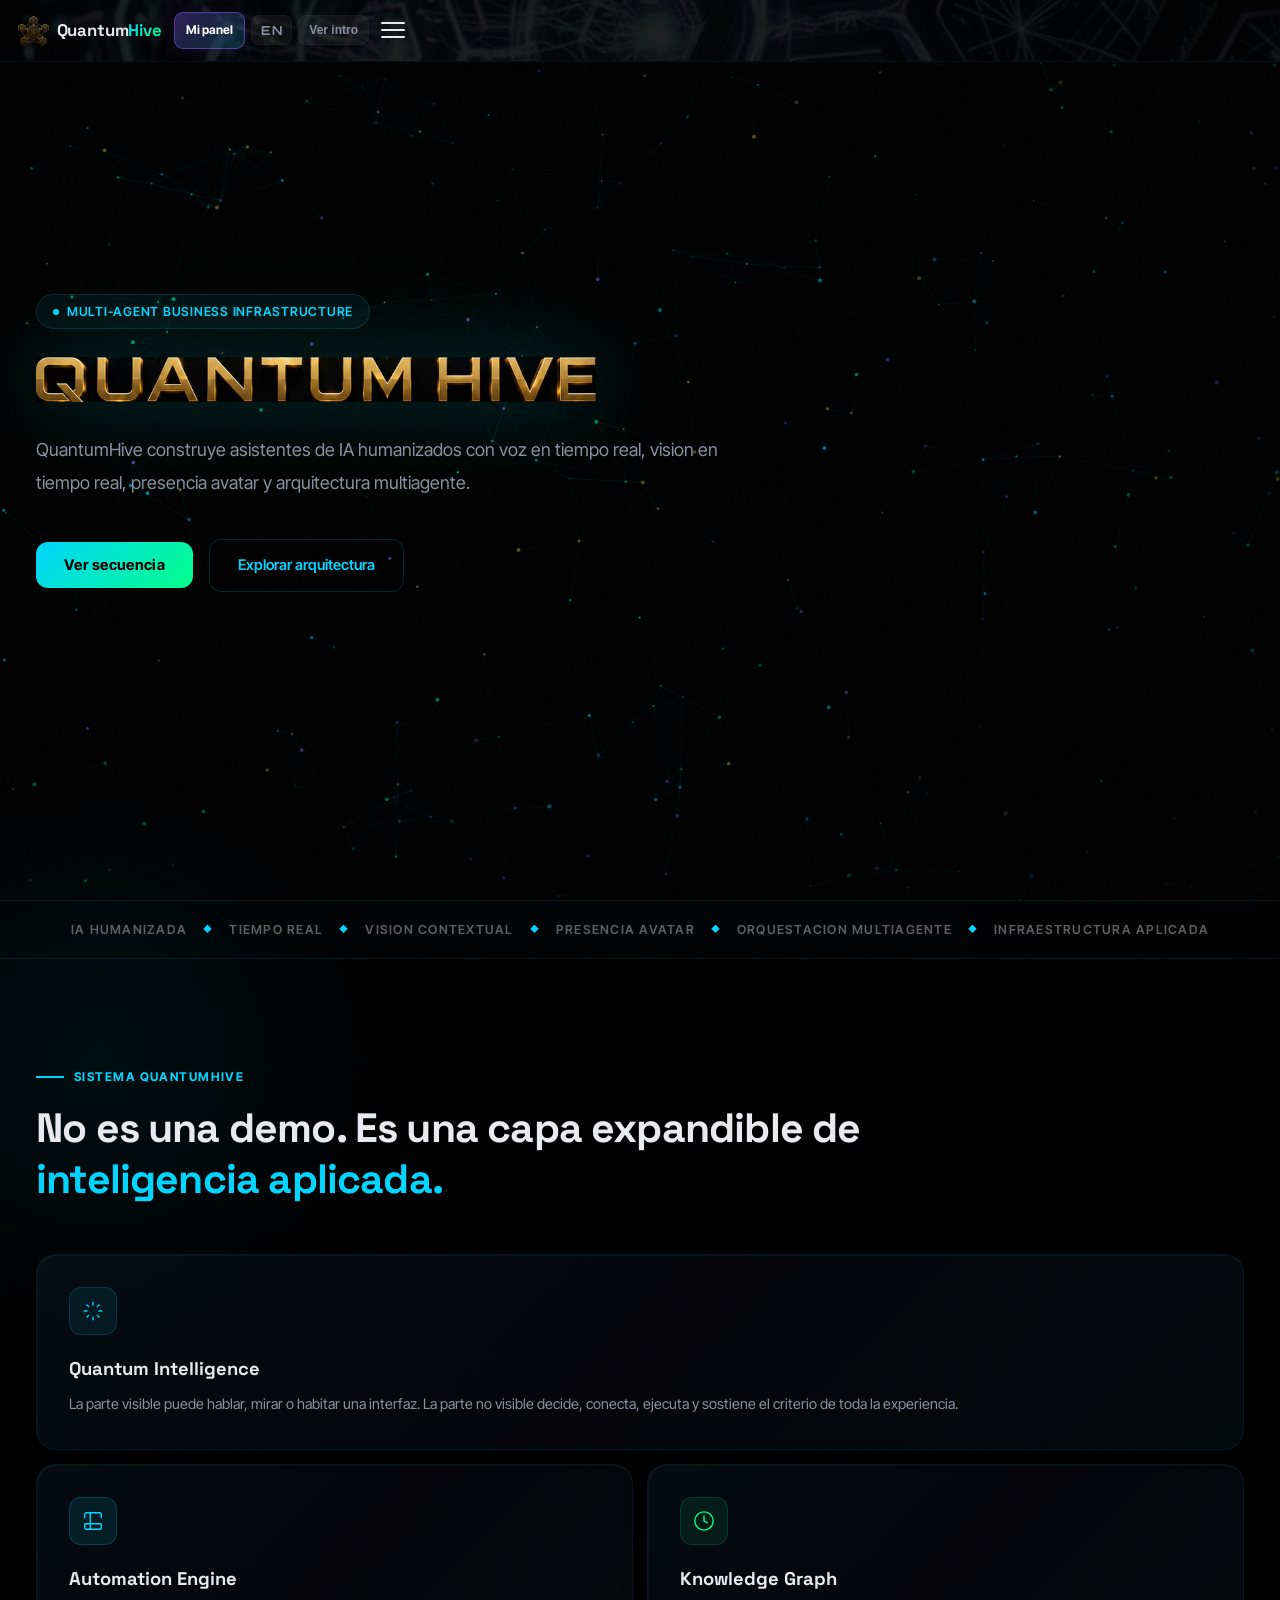
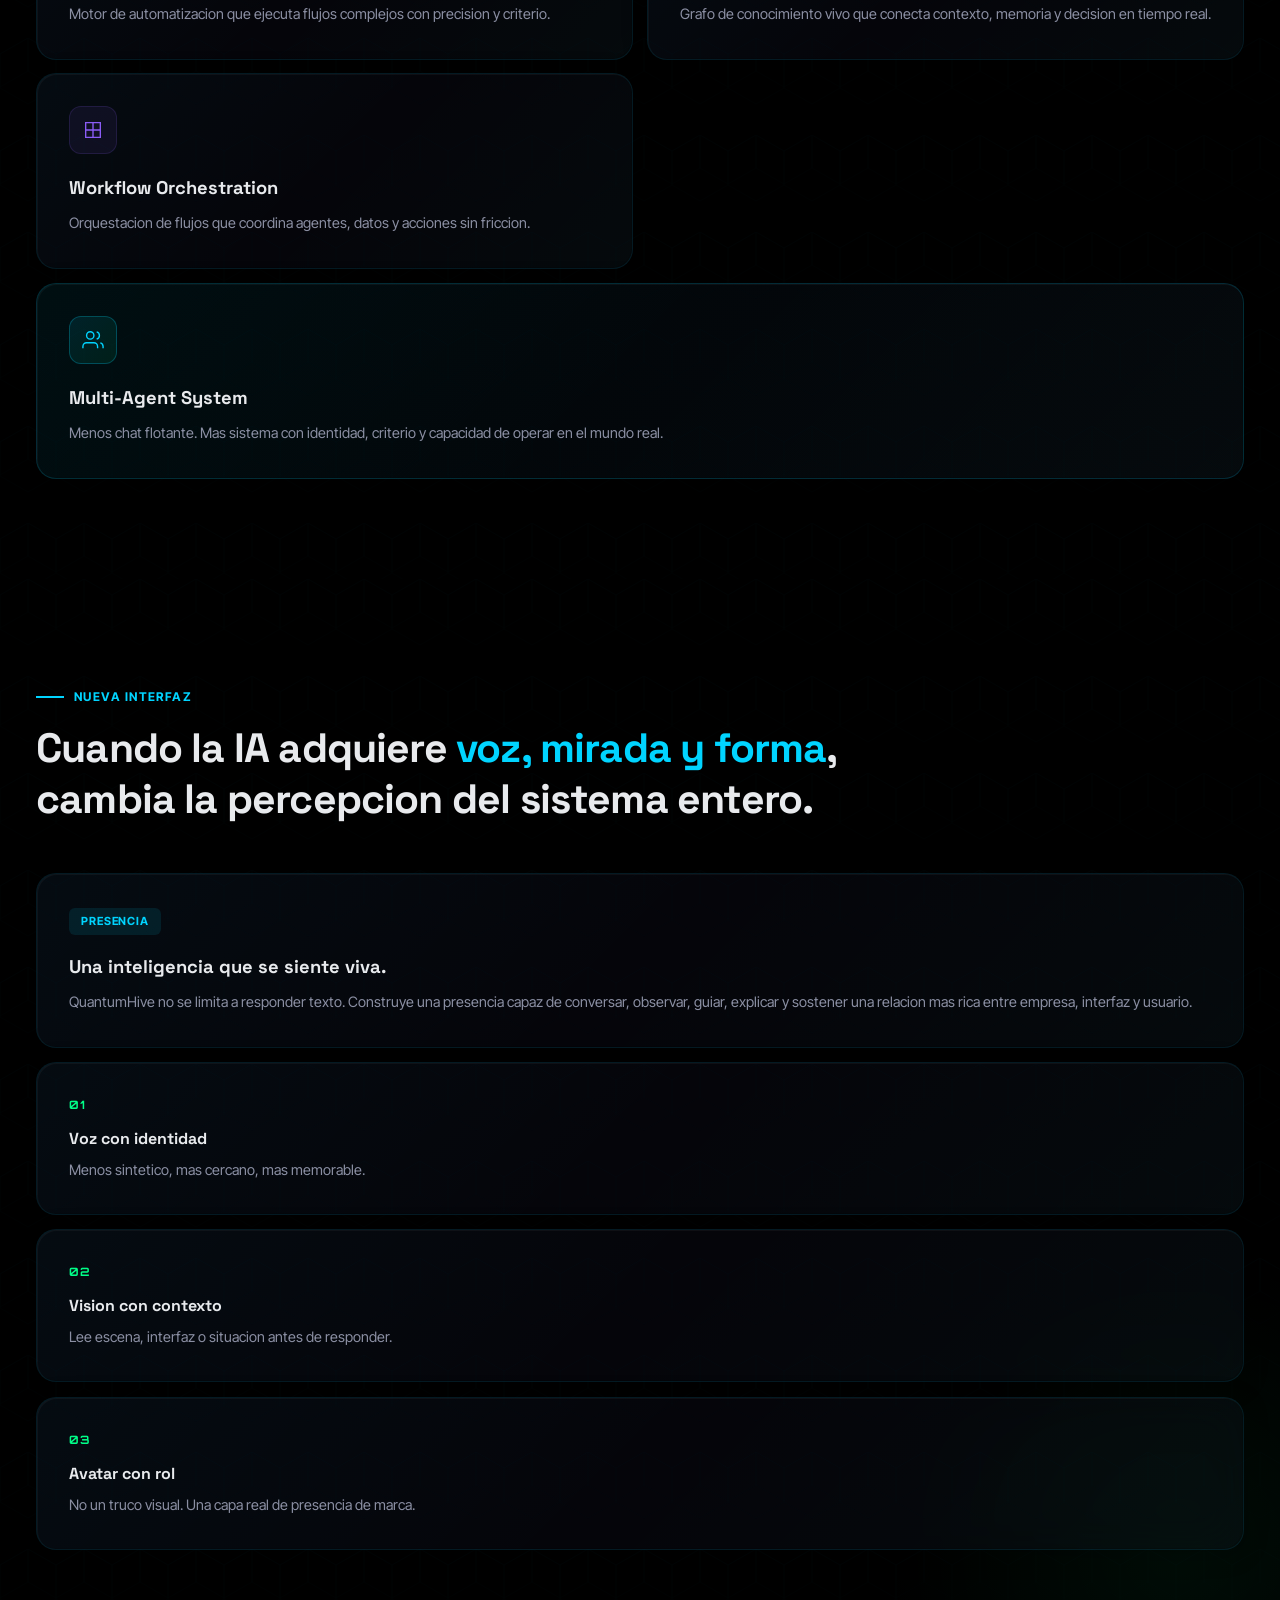
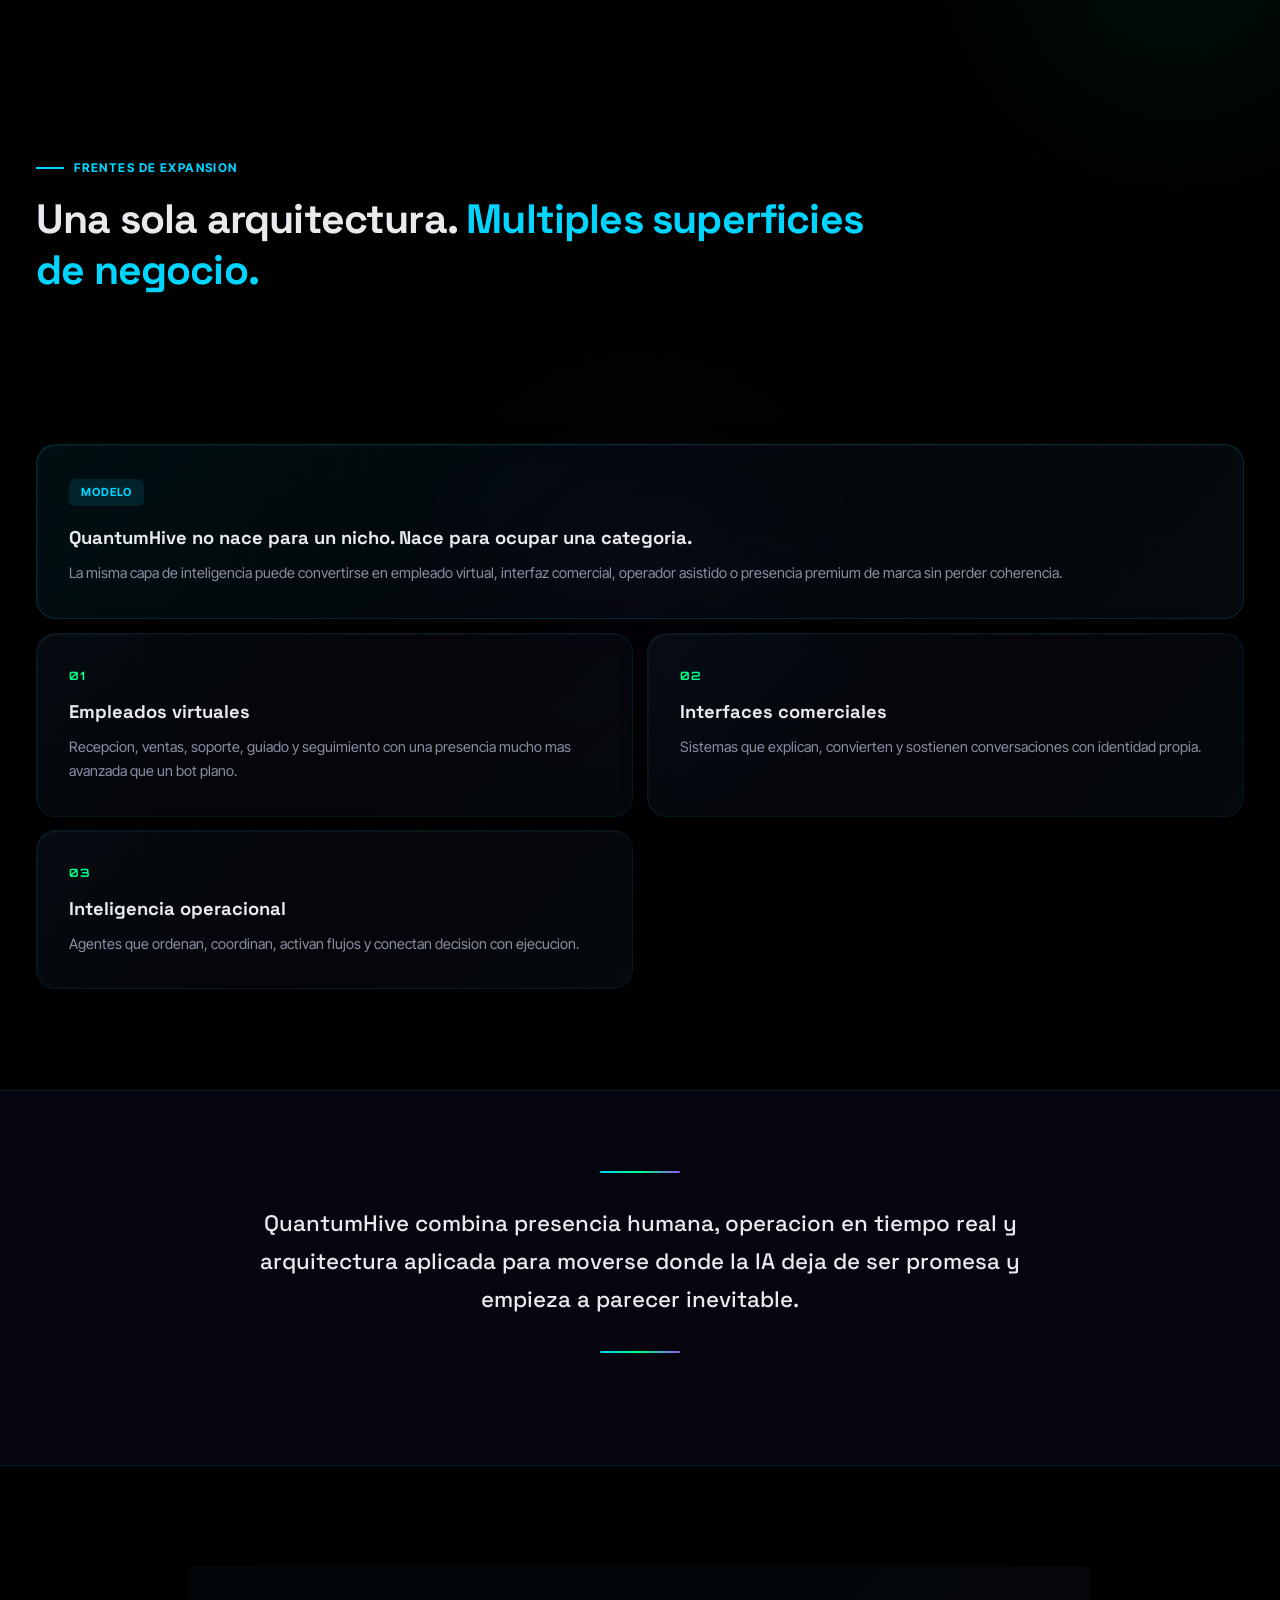
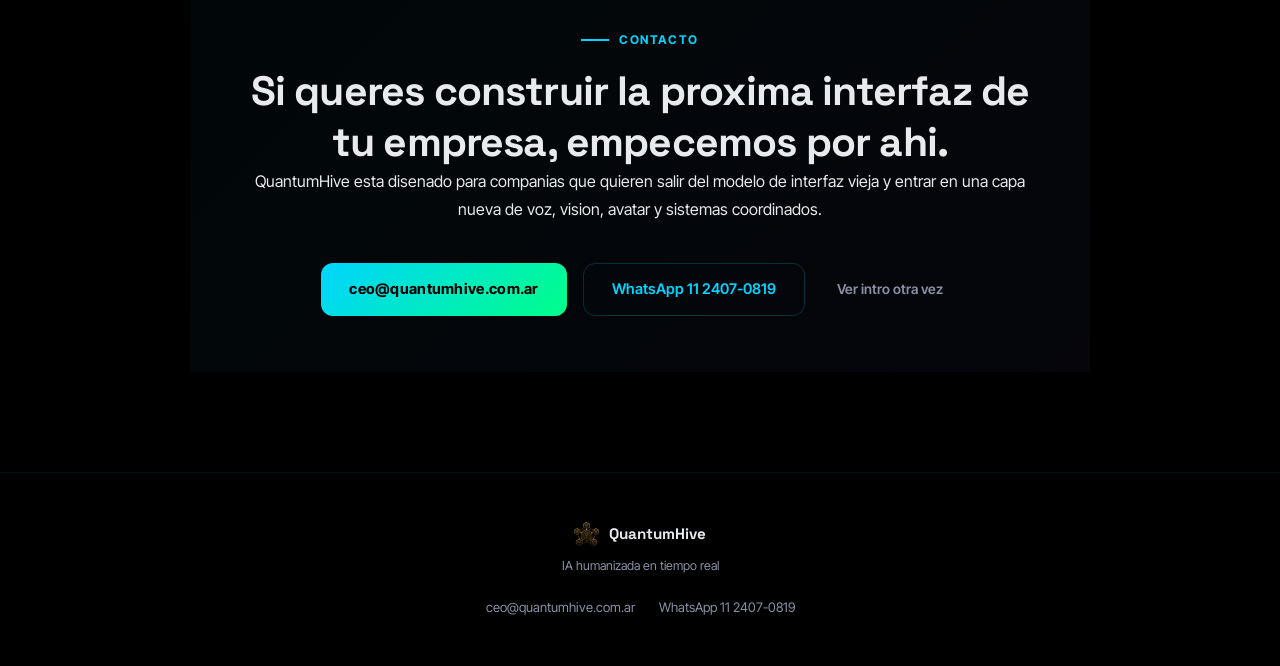
==== index.html @ 966243c0 "Agregar Inteligencia Comercial a la barra superior" ====
<!doctype html>
<html lang="es">
  <head>
    <meta charset="UTF-8" />
    <meta name="viewport" content="width=device-width, initial-scale=1.0" />
    <title>QuantumHive — Multi-Agent Business Infrastructure</title>
    <meta name="description" content="QuantumHive construye sistemas de IA humanizada con voz, vision, avatar y orquestacion multiagente." />
    <link rel="icon" type="image/png" href="./assets/quantumhive_isotipo_recortado.png" />
    <link rel="preconnect" href="https://fonts.googleapis.com" />
    <link rel="preconnect" href="https://fonts.gstatic.com" crossorigin />
    <link href="https://fonts.googleapis.com/css2?family=Inter+Tight:wght@400;500;600;700;800&family=Space+Grotesk:wght@500;700&family=Orbitron:wght@400;500;700;900&display=swap" rel="stylesheet" />
    <link rel="stylesheet" href="./styles.css?v=31" />
  </head>
  <body>
    <a class="skip-link" href="#contenido">Saltar al contenido</a>

    <canvas class="quantum-bg" id="quantumBg" aria-hidden="true"></canvas>
    <div class="noise"></div>

    <!-- HEADER -->
    <header class="topbar">
      <div class="topbar-bg" aria-hidden="true">
        <img src="./assets/barra-superior.jpeg" alt="" />
      </div>
      <a class="brand" href="#inicio" aria-label="QuantumHive">
        <img src="./assets/quantumhive_isotipo_recortado.png" alt="QuantumHive" />
        <span class="brand-text">Quantum<span class="brand-accent">Hive</span></span>
      </a>
      <nav class="topnav" id="topnav" aria-label="Principal">
        <a href="#sistema" data-i18n="nav_sistema">Sistema</a>
        <a href="#presencia" data-i18n="nav_presencia">Presencia</a>
        <a href="#frentes" data-i18n="nav_frentes">Frentes</a>
        <a href="https://websinteligentes.quantumhive.com.ar" class="nav-cta-quantum" data-i18n="nav_webs">Webs inteligentes</a>
        <a href="./empleados-virtuales/gastronomia/carta-viva/" class="nav-cta-gold" data-i18n="nav_empleados">Empleados virtuales</a>
        <a href="./trader-asistente/" class="nav-cta-quantum" data-i18n="nav_trader">Asistente Trader</a>
        <a href="./inteligencia-comercial-scrap/" class="nav-cta-quantum" data-i18n="nav_scrap">INTELIGENCIA COMERCIAL SCRAP</a>
        <a href="./fabrica/" class="nav-cta-factory" data-i18n="nav_fabrica">Fábrica de agentes</a>
        <a href="https://biblioteca-inteligente-854335368640.us-central1.run.app" class="nav-cta-quantum" data-i18n="nav_biblioteca">Biblioteca Inteligente</a>
        <a href="#contacto" data-i18n="nav_contacto">Contacto</a>
      </nav>
      <div class="topbar-right">
        <a class="panel-access" href="./panel/" data-i18n="nav_panel">Mi panel</a>
        <button class="lang-toggle" id="langToggle" aria-label="Switch language">
          <span class="lang-flag" id="langFlag">EN</span>
        </button>
        <button class="topbar-cta" data-open-video="true" data-i18n="btn_ver_intro">Ver intro</button>
        <button class="hamburger" id="hamburgerBtn" aria-label="Menu" aria-controls="topnav" aria-expanded="false">
          <span></span><span></span><span></span>
        </button>
      </div>
    </header>

    <main id="contenido">
      <!-- HERO — 3D Particle Canvas -->
      <section id="inicio" class="hero" data-hero>
        <canvas id="particleCanvas" class="hero-canvas" aria-hidden="true"></canvas>
        <div class="hero-scrim" aria-hidden="true"></div>
        <div class="hero-content">
          <div class="hero-badge">
            <span class="badge-dot"></span>
            <span data-i18n="hero_tag">Multi-Agent Business Infrastructure</span>
          </div>
          <div class="hero-lockup">
            <img src="./assets/qh-lockup-dorado.jpeg" alt="QuantumHive" class="hero-lockup-img" />
          </div>
          <p class="hero-subtitle" data-i18n="hero_lede">
            QuantumHive construye asistentes de IA humanizados con voz en tiempo real,
            vision en tiempo real, presencia avatar y arquitectura multiagente.
          </p>
          <div class="hero-actions">
            <button class="btn-primary" data-open-video="true" data-i18n="hero_btn_abrir">
              <svg viewBox="0 0 24 24" fill="currentColor" width="18" height="18"><path d="M8 5v14l11-7z"/></svg>
              <span>Ver secuencia</span>
            </button>
            <a class="btn-outline" href="#sistema" data-i18n="hero_btn_explorar">Explorar arquitectura</a>
          </div>
        </div>
      </section>

      <!-- SIGNAL BAND -->
      <section class="signal-band" aria-label="Señales">
        <span data-i18n="band_1">IA humanizada</span>
        <span class="signal-dot">◆</span>
        <span data-i18n="band_2">Tiempo real</span>
        <span class="signal-dot">◆</span>
        <span data-i18n="band_3">Vision contextual</span>
        <span class="signal-dot">◆</span>
        <span data-i18n="band_4">Presencia avatar</span>
        <span class="signal-dot">◆</span>
        <span data-i18n="band_5">Orquestacion multiagente</span>
        <span class="signal-dot">◆</span>
        <span data-i18n="band_6">Infraestructura aplicada</span>
      </section>

      <!-- SISTEMA — Bento Grid -->
      <section id="sistema" class="section bento-section">
        <div class="section-inner">
          <div class="section-header reveal-item">
            <div class="section-tag"><span class="tag-line"></span><span data-i18n="system_tag">Sistema QuantumHive</span></div>
            <h2 class="section-title" data-i18n="system_title">No es una demo. Es una capa expandible de <span class="text-accent">inteligencia aplicada.</span></h2>
          </div>
          <div class="bento-grid bento-system">
            <article class="bento-card bento-wide glass tilt-card" data-tilt data-reveal-item>
              <div class="bento-card-bg"><img src="./assets/qh-arquitectura-sistema.jpeg" alt="" /></div>
              <div class="bento-card-content">
                <div class="card-icon"><svg viewBox="0 0 24 24" fill="none" stroke="currentColor" stroke-width="1.5"><path d="M12 2v4m0 12v4M4.93 4.93l2.83 2.83m8.48 8.48l2.83 2.83M2 12h4m12 0h4M4.93 19.07l2.83-2.83m8.48-8.48l2.83-2.83"/></svg></div>
                <h3>Quantum Intelligence</h3>
                <p data-i18n="system_statement">La parte visible puede hablar, mirar o habitar una interfaz. La parte no visible decide, conecta, ejecuta y sostiene el criterio de toda la experiencia.</p>
              </div>
            </article>
            <article class="bento-card glass tilt-card" data-tilt data-reveal-item>
              <div class="bento-card-bg"><img src="./assets/microchip-bg-01.jpeg" alt="" /></div>
              <div class="bento-card-content">
                <div class="card-icon icon-cyan"><svg viewBox="0 0 24 24" fill="none" stroke="currentColor" stroke-width="1.5"><path d="M9 3H5a2 2 0 00-2 2v4m6-6h10a2 2 0 012 2v4M9 3v18m0 0h10a2 2 0 002-2v-4M9 21H5a2 2 0 01-2-2v-4m0 0h18"/></svg></div>
                <h3>Automation Engine</h3>
                <p>Motor de automatizacion que ejecuta flujos complejos con precision y criterio.</p>
              </div>
            </article>
            <article class="bento-card glass tilt-card" data-tilt data-reveal-item>
              <div class="bento-card-bg"><img src="./assets/microchip-bg-02.jpeg" alt="" /></div>
              <div class="bento-card-content">
                <div class="card-icon icon-green"><svg viewBox="0 0 24 24" fill="none" stroke="currentColor" stroke-width="1.5"><circle cx="12" cy="12" r="10"/><path d="M12 6v6l4 2"/></svg></div>
                <h3>Knowledge Graph</h3>
                <p>Grafo de conocimiento vivo que conecta contexto, memoria y decision en tiempo real.</p>
              </div>
            </article>
            <article class="bento-card glass tilt-card" data-tilt data-reveal-item>
              <div class="bento-card-bg"><img src="./assets/qh-honeycomb-ui-01.jpeg" alt="" /></div>
              <div class="bento-card-content">
                <div class="card-icon icon-purple"><svg viewBox="0 0 24 24" fill="none" stroke="currentColor" stroke-width="1.5"><path d="M4 4h16v16H4z"/><path d="M4 12h16M12 4v16"/></svg></div>
                <h3>Workflow Orchestration</h3>
                <p>Orquestacion de flujos que coordina agentes, datos y acciones sin friccion.</p>
              </div>
            </article>
            <article class="bento-card bento-wide glass tilt-card bento-highlight" data-tilt data-reveal-item>
              <div class="bento-card-bg"><img src="./assets/qh-honeycomb-organic-01.jpeg" alt="" /></div>
              <div class="bento-card-content">
                <div class="card-icon icon-accent"><svg viewBox="0 0 24 24" fill="none" stroke="currentColor" stroke-width="1.5"><path d="M17 21v-2a4 4 0 00-4-4H5a4 4 0 00-4 4v2"/><circle cx="9" cy="7" r="4"/><path d="M23 21v-2a4 4 0 00-3-3.87M16 3.13a4 4 0 010 7.75"/></svg></div>
                <h3>Multi-Agent System</h3>
                <p data-i18n="system_note">Menos chat flotante. Mas sistema con identidad, criterio y capacidad de operar en el mundo real.</p>
              </div>
            </article>
          </div>
        </div>
      </section>

      <!-- PRESENCIA — Bento Grid -->
      <section id="presencia" class="section bento-section">
        <div class="section-inner">
          <div class="section-header reveal-item">
            <div class="section-tag"><span class="tag-line"></span><span data-i18n="presence_tag">Nueva interfaz</span></div>
            <h2 class="section-title" data-i18n="presence_title">Cuando la IA adquiere <span class="text-cyan">voz, mirada y forma</span>, cambia la percepcion del sistema entero.</h2>
          </div>
          <div class="bento-grid bento-presence">
            <article class="bento-card bento-tall glass tilt-card" data-tilt data-reveal-item>
              <div class="bento-card-bg"><img src="./assets/qh-neural-viva.jpeg" alt="" /></div>
              <div class="bento-card-content">
                <span class="card-tag">Presencia</span>
                <h3 data-i18n="presence_main_title">Una inteligencia que se siente viva.</h3>
                <p data-i18n="presence_main_text">QuantumHive no se limita a responder texto. Construye una presencia capaz de conversar, observar, guiar, explicar y sostener una relacion mas rica entre empresa, interfaz y usuario.</p>
              </div>
            </article>
            <article class="bento-card glass tilt-card" data-tilt data-reveal-item>
              <div class="bento-card-bg"><img src="./assets/qh-honeycomb-futuristic-01.jpeg" alt="" /></div>
              <div class="bento-card-content">
                <span class="metric-num">01</span>
                <strong data-i18n="presence_01_title">Voz con identidad</strong>
                <p data-i18n="presence_01_text">Menos sintetico, mas cercano, mas memorable.</p>
              </div>
            </article>
            <article class="bento-card glass tilt-card" data-tilt data-reveal-item>
              <div class="bento-card-bg"><img src="./assets/qh-honeycomb-living-01.jpeg" alt="" /></div>
              <div class="bento-card-content">
                <span class="metric-num">02</span>
                <strong data-i18n="presence_02_title">Vision con contexto</strong>
                <p data-i18n="presence_02_text">Lee escena, interfaz o situacion antes de responder.</p>
              </div>
            </article>
            <article class="bento-card glass tilt-card" data-tilt data-reveal-item>
              <div class="bento-card-bg"><img src="./assets/qh-honeycomb-organic-01.jpeg" alt="" /></div>
              <div class="bento-card-content">
                <span class="metric-num">03</span>
                <strong data-i18n="presence_03_title">Avatar con rol</strong>
                <p data-i18n="presence_03_text">No un truco visual. Una capa real de presencia de marca.</p>
              </div>
            </article>
          </div>
        </div>
      </section>

      <!-- FRENTES — Bento Grid -->
      <section id="frentes" class="section bento-section">
        <div class="section-inner">
          <div class="section-header reveal-item">
            <div class="section-tag"><span class="tag-line"></span><span data-i18n="fronts_tag">Frentes de expansion</span></div>
            <h2 class="section-title" data-i18n="fronts_title">Una sola arquitectura. <span class="text-accent">Multiples superficies de negocio.</span></h2>
          </div>
          <div class="fronts-cta-wrap reveal-item">
            <a class="btn-primary btn-large" href="./empleados-virtuales/gastronomia/carta-viva/">
              <svg viewBox="0 0 24 24" fill="currentColor" width="20" height="20"><path d="M12 2C6.48 2 2 6.48 2 12s4.48 10 10 10 10-4.48 10-10S17.52 2 12 2zm-2 15l-5-5 1.41-1.41L10 14.17l7.59-7.59L19 8l-9 9z"/></svg>
              <span data-i18n="fronts_cta">Empleados virtuales</span>
            </a>
            <a class="btn-primary btn-large" href="./trader-asistente/">
              <svg viewBox="0 0 24 24" fill="none" stroke="currentColor" stroke-width="2" stroke-linecap="round" stroke-linejoin="round" width="20" height="20"><path d="M3 17l6-6 4 4 8-8"/><path d="M21 7v5h-5"/></svg>
              <span data-i18n="fronts_cta_trader">Asistente Trader</span>
            </a>
            <a class="btn-primary btn-large" href="./inteligencia-comercial-scrap/">
              <svg viewBox="0 0 24 24" fill="none" stroke="currentColor" stroke-width="2" stroke-linecap="round" stroke-linejoin="round" width="20" height="20" aria-hidden="true"><circle cx="11" cy="11" r="7"/><path d="m20 20-4-4M8 11h6M11 8v6"/></svg>
              <span data-i18n="fronts_cta_scrap">INTELIGENCIA COMERCIAL SCRAP</span>
            </a>
          </div>
          <div class="bento-grid bento-fronts">
            <article class="bento-card bento-wide glass tilt-card bento-highlight" data-tilt data-reveal-item>
              <div class="bento-card-bg"><img src="./assets/qh-arquitectura-sistema.jpeg" alt="" /></div>
              <div class="bento-card-content">
                <span class="card-tag">Modelo</span>
                <h3 data-i18n="fronts_manifesto_title">QuantumHive no nace para un nicho. Nace para ocupar una categoria.</h3>
                <p data-i18n="fronts_manifesto_text">La misma capa de inteligencia puede convertirse en empleado virtual, interfaz comercial, operador asistido o presencia premium de marca sin perder coherencia.</p>
              </div>
            </article>
            <article class="bento-card glass tilt-card" data-tilt data-reveal-item>
              <div class="bento-card-bg"><img src="./assets/qh-honeycomb-bg.jpeg" alt="" /></div>
              <div class="bento-card-content">
                <span class="metric-num">01</span>
                <h3 data-i18n="front_01_title">Empleados virtuales</h3>
                <p data-i18n="front_01_text">Recepcion, ventas, soporte, guiado y seguimiento con una presencia mucho mas avanzada que un bot plano.</p>
              </div>
            </article>
            <article class="bento-card glass tilt-card" data-tilt data-reveal-item>
              <div class="bento-card-bg"><img src="./assets/qh-dashboard-agi.jpeg" alt="" /></div>
              <div class="bento-card-content">
                <span class="metric-num">02</span>
                <h3 data-i18n="front_02_title">Interfaces comerciales</h3>
                <p data-i18n="front_02_text">Sistemas que explican, convierten y sostienen conversaciones con identidad propia.</p>
              </div>
            </article>
            <article class="bento-card glass tilt-card" data-tilt data-reveal-item>
              <div class="bento-card-bg"><img src="./assets/qh-login-cover.jpeg" alt="" /></div>
              <div class="bento-card-content">
                <span class="metric-num">03</span>
                <h3 data-i18n="front_03_title">Inteligencia operacional</h3>
                <p data-i18n="front_03_text">Agentes que ordenan, coordinan, activan flujos y conectan decision con ejecucion.</p>
              </div>
            </article>
          </div>
        </div>
      </section>

      <!-- MANIFESTO -->
      <section class="section manifesto-section">
        <div class="manifesto-content reveal-item">
          <div class="manifesto-line"></div>
          <p data-i18n="manifesto_text">QuantumHive combina presencia humana, operacion en tiempo real y arquitectura aplicada para moverse donde la IA deja de ser promesa y empieza a parecer inevitable.</p>
          <div class="manifesto-line"></div>
        </div>
      </section>

      <!-- CONTACTO -->
      <section id="contacto" class="section contact-section">
        <div class="contact-card glass tilt-card" data-tilt data-reveal-item>
          <div class="contact-content">
            <div class="section-tag"><span class="tag-line"></span><span data-i18n="contact_tag">Contacto</span></div>
            <h2 class="section-title" data-i18n="contact_title">Si queres construir la proxima interfaz de tu empresa, empecemos por ahi.</h2>
            <p data-i18n="contact_text">QuantumHive esta disenado para companias que quieren salir del modelo de interfaz vieja y entrar en una capa nueva de voz, vision, avatar y sistemas coordinados.</p>
          </div>
          <div class="contact-actions">
            <a class="btn-primary" href="mailto:ceo@quantumhive.com.ar">ceo@quantumhive.com.ar</a>
            <a class="btn-outline" href="https://wa.me/5491124070819?text=Hola%20QuantumHive!%20Quiero%20info." target="_blank" rel="noopener">WhatsApp 11 2407-0819</a>
            <button class="btn-ghost" data-open-video="true" data-i18n="contact_btn_intro">Ver intro otra vez</button>
          </div>
        </div>
      </section>

      <!-- FOOTER -->
      <footer class="site-footer">
        <div class="footer-brand">
          <img src="./assets/quantumhive_isotipo_recortado.png" alt="QuantumHive" />
          <span>QuantumHive</span>
        </div>
        <div class="footer-tagline" data-i18n="footer_tagline">IA humanizada en tiempo real</div>
        <div class="footer-links">
          <a href="mailto:ceo@quantumhive.com.ar">ceo@quantumhive.com.ar</a>
          <a href="https://wa.me/5491124070819" target="_blank" rel="noopener">WhatsApp 11 2407-0819</a>
        </div>
      </footer>
    </main>

    <!-- VIDEO MODAL -->
    <div class="video-modal" aria-hidden="true" hidden>
      <div class="video-modal-backdrop" data-close-video="true"></div>
      <div class="video-modal-panel" role="dialog" aria-modal="true" aria-labelledby="video-modal-title">
        <div class="video-modal-header">
          <div>
            <div class="section-tag" data-i18n="modal_tag">Intro QuantumHive</div>
            <h2 id="video-modal-title" data-i18n="modal_title">Secuencia de apertura</h2>
          </div>
          <button class="close-button" aria-label="Cerrar video" data-close-video="true" data-i18n="modal_close">Cerrar</button>
        </div>
        <div class="video-modal-frame">
          <video controls playsinline preload="metadata">
            <source src="./assets/intro-unida.mp4" type="video/mp4" />
          </video>
        </div>
      </div>
    </div>

  <script src="./script.js?v=32"></script>

    <!-- Widget del agente de voz. Mismo mecanismo que se instala en la
         landing de cada cliente (docs/instalar-el-agente-en-una-landing.md
         en MOTOR-DE-VOZ-): un script, nada que tocar del resto del sitio. -->
    <script
      src="https://voz.quantumhive.com.ar/widget.js?v=71d4a01"
        data-tenant="quantumhive"
        data-modo="avatar"
        data-avatar-base="https://bcexirhurfigrehfarol.supabase.co/storage/v1/object/public/avatar-cache/quantumhive/landing/sol/v1"
        defer
    ></script>
  </body>
</html>
---- styles.css ----
/* =========================================================
   QuantumHive - Premium Awwwards Stylesheet v26
   Glassmorphism Pro + Organic Hardware Canvas
   Palette: #000000, #00D4FF, #00FF88, #8B5CF6
   ========================================================= */

:root {
  --bg: #000000;
  --bg-subtle: #060610;
  --bg-card: rgba(8, 8, 18, 0.6);
  --bg-glass: rgba(12, 12, 24, 0.45);
  --border: rgba(0, 212, 255, 0.10);
  --border-glow: rgba(0, 212, 255, 0.18);
  --border-subtle: rgba(255, 255, 255, 0.04);
  --text: #E8EAED;
  --text-muted: #8B8FA3;
  --text-dim: rgba(232, 234, 237, 0.4);
  --accent: #00D4FF;
  --accent-glow: #00E5FF;
  --green: #00FF88;
  --green-glow: rgba(0, 255, 136, 0.3);
  --cyan-glow: rgba(0, 212, 255, 0.25);
  --purple: #8B5CF6;
  --purple-glow: rgba(139, 92, 246, 0.25);
  --gold: #C9A84C;
  --max-w: 1320px;
  --nav-h: 62px;
  --font: 'Inter Tight', system-ui, sans-serif;
  --font-display: 'Space Grotesk', 'Inter Tight', system-ui, sans-serif;
  --font-mono: 'Orbitron', monospace;
  --ease: cubic-bezier(0.16, 1, 0.3, 1);
  --ease-spring: cubic-bezier(0.34, 1.56, 0.64, 1);
  --glass-blur: blur(20px) saturate(1.5);
}

*, *::before, *::after { box-sizing: border-box; margin: 0; padding: 0; }

html {
  scroll-behavior: smooth;
  scroll-padding-top: calc(var(--nav-h) + 24px);
  /* body ya lo tenia, html no: sin esto el desborde se escapa igual y la
     pagina scrollea de costado en celulares. */
  overflow-x: hidden;
}

body {
  font-family: var(--font);
  background: var(--bg);
  background-image: url('./assets/fondo-landing.jpeg');
  background-size: cover;
  background-position: center;
  background-attachment: fixed;
  color: var(--text);
  line-height: 1.7;
  overflow-x: hidden;
  -webkit-font-smoothing: antialiased;
}

body::before {
  content: '';
  position: fixed; inset: 0;
  background: rgba(0, 0, 0, 0.72);
  pointer-events: none;
  z-index: -1;
}

.skip-link {
  position: absolute; left: -9999px; top: auto;
  width: 1px; height: 1px; overflow: hidden;
}

/* ── QUANTUM BG (Full-page interactive canvas) ── */
.quantum-bg {
  position: fixed; inset: 0; z-index: 0;
  width: 100%; height: 100%;
  pointer-events: none;
  background: transparent;
  contain: strict;
  transform: translate3d(0, 0, 0);
  will-change: transform;
}

/* ── NOISE ── */
.noise {
  position: fixed; inset: 0; pointer-events: none;
  opacity: 0.018; z-index: 9999;
  background-image: url("data:image/svg+xml,%3Csvg viewBox='0 0 256 256' xmlns='http://www.w3.org/2000/svg'%3E%3Cfilter id='n'%3E%3CfeTurbulence type='fractalNoise' baseFrequency='0.9' numOctaves='4' stitchTiles='stitch'/%3E%3C/filter%3E%3Crect width='100%25' height='100%25' filter='url(%23n)' opacity='1'/%3E%3C/svg%3E");
}

/* ── TOPBAR ── */
.topbar {
  position: fixed; top: 0; left: 0; right: 0;
  height: var(--nav-h); display: flex; align-items: center;
  gap: 12px; padding: 0 18px; z-index: 9000;
  border-bottom: 1px solid rgba(0, 212, 255, 0.08);
  backdrop-filter: blur(24px) saturate(1.5);
  background: rgba(0, 0, 0, 0.75);
  overflow: visible;
}

.topbar-bg {
  position: absolute; inset: 0; z-index: 0;
  overflow: hidden;
}

.topbar-bg img {
  width: 100%; height: 100%; object-fit: cover;
  opacity: 0.12; filter: saturate(0.4);
}

.topbar > *:not(.topbar-bg) { position: relative; z-index: 1; }

.brand { display: flex; align-items: center; gap: 8px; text-decoration: none; flex-shrink: 0; }
.brand img { height: 30px; width: auto; }
.brand-text {
  font-family: var(--font-display); font-weight: 700;
  font-size: 1.05rem; color: var(--text); letter-spacing: -0.01em;
}
.brand-accent {
  background: linear-gradient(135deg, var(--accent), var(--green));
  -webkit-background-clip: text; -webkit-text-fill-color: transparent;
  background-clip: text;
}

.topnav { display: flex; align-items: center; gap: 10px; margin-left: auto; margin-right: 10px; }
.topnav a {
  color: var(--text-muted); text-decoration: none;
  font-size: 0.78rem; font-weight: 500; letter-spacing: 0.01em;
  transition: color 0.2s;
}
.topnav a:hover { color: var(--text); }

.nav-cta-gold {
  background: linear-gradient(135deg, var(--gold) 0%, #D4B65C 100%);
  color: #000 !important; padding: 7px 11px; border-radius: 8px;
  font-weight: 700 !important; font-size: 0.74rem !important;
  letter-spacing: 0.04em; position: relative; overflow: hidden;
}
.nav-cta-gold::after {
  content: ''; position: absolute; inset: 0;
  background: linear-gradient(135deg, transparent, rgba(255,255,255,0.15), transparent);
  opacity: 0; transition: opacity 0.3s;
}
.nav-cta-gold:hover::after { opacity: 1; }

@keyframes pulse-gold {
  0%, 100% { box-shadow: 0 0 0 0 rgba(201,168,76,0.35); }
  50% { box-shadow: 0 0 16px 4px rgba(201,168,76,0.2); }
}
.nav-cta-gold { animation: pulse-gold 3s ease-in-out infinite; }

.nav-cta-quantum {
  background: linear-gradient(135deg, var(--accent), var(--green));
  color: #000 !important; padding: 7px 11px; border-radius: 8px;
  font-weight: 700 !important; font-size: 0.74rem !important;
  letter-spacing: 0.04em; transition: transform 0.25s var(--ease), box-shadow 0.25s;
}
.nav-cta-quantum:hover {
  transform: translateY(-1px);
  box-shadow: 0 4px 20px rgba(0,212,255,0.35);
}

.topbar-right { display: flex; align-items: center; gap: 6px; flex-shrink: 0; }

.panel-access {
  display: inline-flex; align-items: center; justify-content: center;
  min-height: 34px; padding: 7px 11px; border: 1px solid rgba(139,92,246,0.5);
  border-radius: 9px; color: #fff; background: linear-gradient(135deg, rgba(139,92,246,0.34), rgba(0,212,255,0.16));
  box-shadow: 0 0 22px rgba(139,92,246,0.14); font-size: 0.75rem; font-weight: 700;
  text-decoration: none; white-space: nowrap; transition: transform 0.25s, border-color 0.25s, box-shadow 0.25s;
}
.panel-access:hover { transform: translateY(-1px); border-color: rgba(0,212,255,0.7); box-shadow: 0 6px 24px rgba(0,212,255,0.2); }

.nav-cta-factory {
  display: inline-flex; align-items: center; justify-content: center;
  padding: 7px 11px; border: 1px solid rgba(227,180,94,0.72); border-radius: 8px;
  color: #171006 !important; background: linear-gradient(135deg, #ffdf96, #b27626 72%);
  box-shadow: inset 0 1px rgba(255,255,255,0.5), 0 8px 24px rgba(197,139,48,0.2);
  font-size: 0.74rem !important; font-weight: 800 !important; white-space: nowrap; text-decoration: none;
  transition: transform 0.25s, box-shadow 0.25s, filter 0.25s;
}
.nav-cta-factory:hover {
  transform: translateY(-1px); filter: brightness(1.06);
  box-shadow: inset 0 1px rgba(255,255,255,0.55), 0 10px 30px rgba(227,180,94,0.3);
}

.lang-toggle {
  display: inline-flex; align-items: center; justify-content: center;
  background: rgba(255,255,255,0.05); border: 1px solid var(--border-subtle);
  color: var(--text-muted); font-size: 0.78rem; font-weight: 700;
  font-family: var(--font-mono); letter-spacing: 0.06em;
  padding: 6px 9px; border-radius: 8px; cursor: pointer;
  transition: all 0.25s; user-select: none;
}
.lang-toggle:hover {
  background: rgba(0,212,255,0.08); color: var(--accent);
  border-color: rgba(0,212,255,0.25);
}

.topbar-cta {
  background: rgba(255,255,255,0.05); border: 1px solid var(--border-subtle);
  color: var(--text-muted); font-size: 0.75rem; font-weight: 600;
  padding: 7px 10px; border-radius: 8px; cursor: pointer; transition: all 0.25s;
}
.topbar-cta:hover { background: rgba(255,255,255,0.1); color: var(--text); }

/* ── HERO ── */
.hero {
  position: relative; min-height: 100svh;
  display: flex; align-items: center;
  padding: calc(var(--nav-h) + 24px) 36px 60px;
  overflow: hidden; background: var(--bg);
  z-index: 1;
}

.hero-canvas {
  position: absolute; inset: 0; z-index: 1;
  width: 100%; height: 100%;
}

.hero-scrim {
  position: absolute; inset: 0; z-index: 2;
  background: radial-gradient(ellipse at 30% 50%, transparent 0%, rgba(0,0,0,0.4) 50%, rgba(0,0,0,0.85) 100%);
}

.hero-content {
  position: relative; z-index: 10;
  width: 100%; max-width: var(--max-w); margin: 0 auto;
}

.hero-badge {
  display: inline-flex; align-items: center; gap: 8px;
  padding: 6px 16px; border-radius: 999px;
  background: rgba(0, 212, 255, 0.06);
  border: 1px solid rgba(0, 212, 255, 0.15);
  font-size: 0.78rem; font-weight: 600;
  letter-spacing: 0.06em; text-transform: uppercase;
  color: var(--accent); margin-bottom: 28px;
}

.badge-dot {
  width: 6px; height: 6px; border-radius: 50%;
  background: var(--accent);
  animation: badge-pulse 2.4s ease-in-out infinite;
}

@keyframes badge-pulse {
  0%, 100% { opacity: 1; box-shadow: 0 0 0 0 var(--cyan-glow); }
  50% { opacity: 0.6; box-shadow: 0 0 8px 3px var(--cyan-glow); }
}

.hero-lockup { margin-bottom: 32px; }

.hero-lockup-img {
  max-width: 560px; width: 100%; height: auto; display: block;
  filter: drop-shadow(0 0 40px rgba(0,212,255,0.2)) drop-shadow(0 0 80px rgba(0,255,136,0.1));
}

.hero-subtitle {
  max-width: 720px; font-size: clamp(1.05rem, 1.4vw, 1.25rem);
  color: var(--text-muted); margin-bottom: 40px; line-height: 1.8;
}

.hero-actions { display: flex; align-items: center; gap: 16px; margin-bottom: 40px; flex-wrap: wrap; }

/* ── NEON GLOW CTA BUTTONS ── */
.btn-primary {
  display: inline-flex; align-items: center; gap: 10px;
  background: linear-gradient(135deg, var(--accent), var(--green));
  color: #000; font-family: var(--font); font-size: 0.92rem;
  font-weight: 700; letter-spacing: 0.02em;
  padding: 14px 28px; border-radius: 12px; border: none;
  cursor: pointer; text-decoration: none; position: relative; overflow: hidden;
  transition: transform 0.35s var(--ease-spring), box-shadow 0.35s var(--ease);
  box-shadow: 0 0 0 0 rgba(0,212,255,0), 0 0 0 0 rgba(0,255,136,0);
}

.btn-primary::before {
  content: ''; position: absolute; inset: -2px;
  background: linear-gradient(135deg, var(--accent), var(--green), var(--accent));
  border-radius: 14px; z-index: -1; opacity: 0;
  transition: opacity 0.35s var(--ease);
  filter: blur(12px);
}

.btn-primary::after {
  content: ''; position: absolute; inset: 0;
  background: linear-gradient(135deg, transparent, rgba(255,255,255,0.25), transparent);
  opacity: 0; transition: opacity 0.3s;
}

.btn-primary:hover::after { opacity: 1; }
.btn-primary:hover::before { opacity: 0.6; }

.btn-primary:hover {
  transform: translateY(-3px) scale(1.03);
  box-shadow:
    0 0 20px rgba(0,212,255,0.4),
    0 0 40px rgba(0,212,255,0.2),
    0 0 60px rgba(0,255,136,0.15),
    0 8px 32px rgba(0,0,0,0.3);
}

.btn-primary:active {
  transform: translateY(-1px) scale(1.01);
  transition-duration: 0.1s;
}

.btn-primary.btn-large { padding: 16px 32px; font-size: 1rem; }

.btn-outline {
  display: inline-flex; align-items: center; gap: 8px;
  background: transparent;
  border: 1px solid rgba(0, 212, 255, 0.2);
  color: var(--accent); font-family: var(--font); font-size: 0.92rem;
  font-weight: 600; padding: 13px 28px; border-radius: 12px;
  cursor: pointer; text-decoration: none;
  transition: transform 0.35s var(--ease-spring), box-shadow 0.35s var(--ease), background 0.3s, border-color 0.3s;
  box-shadow: 0 0 0 0 rgba(0,212,255,0);
}

.btn-outline:hover {
  background: rgba(0, 212, 255, 0.08);
  border-color: rgba(0, 212, 255, 0.4);
  transform: translateY(-2px) scale(1.02);
  box-shadow:
    0 0 16px rgba(0,212,255,0.25),
    0 0 32px rgba(0,212,255,0.12),
    0 4px 20px rgba(0,0,0,0.2);
}

.btn-outline:active {
  transform: translateY(0) scale(1);
  transition-duration: 0.1s;
}

.btn-ghost {
  background: transparent; border: none; color: var(--text-muted);
  font-family: var(--font); font-size: 0.86rem; font-weight: 600;
  padding: 13px 16px; border-radius: 12px; cursor: pointer;
  transition: color 0.2s, text-shadow 0.3s;
}
.btn-ghost:hover {
  color: var(--accent);
  text-shadow: 0 0 12px rgba(0,212,255,0.3);
}

/* ── SIGNAL BAND ── */
.signal-band {
  display: flex; align-items: center; justify-content: center;
  gap: 16px; padding: 18px 24px;
  border-top: 1px solid var(--border);
  border-bottom: 1px solid var(--border);
  font-size: 0.78rem; font-weight: 600;
  letter-spacing: 0.1em; text-transform: uppercase;
  color: var(--text-dim);
  background: linear-gradient(90deg, var(--bg), rgba(0,212,255,0.02), var(--bg));
  overflow-x: auto; white-space: nowrap;
  position: relative; z-index: 1;
}
.signal-dot { color: var(--accent); font-size: 0.55rem; flex-shrink: 0; }

/* ── SECTIONS ── */
.section { position: relative; padding: 100px 36px; z-index: 1; }
.section-inner { max-width: var(--max-w); margin: 0 auto; }

.section-header { margin-bottom: 48px; }

.section-tag {
  display: inline-flex; align-items: center; gap: 10px;
  font-size: 0.75rem; font-weight: 700;
  letter-spacing: 0.12em; text-transform: uppercase;
  color: var(--accent); margin-bottom: 16px;
}
.tag-line { display: inline-block; width: 28px; height: 2px; background: var(--accent); }

.section-title {
  font-family: var(--font-display);
  font-size: clamp(1.7rem, 3.2vw, 2.8rem);
  font-weight: 700; line-height: 1.25;
  max-width: 860px; letter-spacing: -0.02em;
}

.text-accent { color: var(--accent); }
.text-cyan { color: var(--accent); }
.text-green { color: var(--green); }

/* ── BENTO GRID ── */
.bento-grid {
  display: grid; gap: 14px;
}

.bento-system {
  grid-template-columns: repeat(3, 1fr);
  grid-template-rows: auto auto;
}

.bento-presence {
  grid-template-columns: 1fr 1fr;
  grid-template-rows: auto auto;
}

.bento-fronts {
  grid-template-columns: repeat(3, 1fr);
  grid-template-rows: auto auto;
}

.bento-wide { grid-column: span 2; }
.bento-tall { grid-row: span 2; }

/* ── GLASS CARD v17 (Glassmorphism Pro) ── */
.bento-card {
  position: relative; overflow: hidden;
  border-radius: 20px; padding: 32px;
  background: var(--bg-glass);
  border: 1px solid var(--border);
  backdrop-filter: var(--glass-blur);
  -webkit-backdrop-filter: var(--glass-blur);
  transition: transform 0.5s var(--ease), border-color 0.5s, box-shadow 0.5s var(--ease);
  transform-style: preserve-3d;
  will-change: transform;

  /* Inner light edge — top-left catch-light */
  box-shadow:
    inset 1px 1px 0 0 rgba(255,255,255,0.04),
    inset -1px -1px 0 0 rgba(0,0,0,0.2),
    0 4px 24px rgba(0,0,0,0.3);
}

.bento-card::before {
  content: ''; position: absolute; inset: 0;
  background: linear-gradient(135deg, rgba(0,212,255,0.03) 0%, transparent 50%, rgba(0,255,136,0.02) 100%);
  pointer-events: none; z-index: 0;
  transition: background 0.5s;
}

/* Dynamic glow overlay — follows cursor via CSS vars */
.bento-card::after {
  content: ''; position: absolute; inset: 0;
  background: radial-gradient(
    400px circle at var(--glow-x, 50%) var(--glow-y, 50%),
    rgba(0, 212, 255, 0.08) 0%,
    transparent 60%
  );
  pointer-events: none; z-index: 1;
  opacity: 0; transition: opacity 0.4s var(--ease);
}

.bento-card:hover::after,
.bento-card.is-touching::after { opacity: 1; }

.bento-card:hover::before,
.bento-card.is-touching::before {
  background: linear-gradient(135deg, rgba(0,212,255,0.06) 0%, transparent 50%, rgba(0,255,136,0.04) 100%);
}

.bento-card:hover,
.bento-card.is-touching {
  border-color: rgba(0, 212, 255, 0.25);
  box-shadow:
    inset 1px 1px 0 0 rgba(255,255,255,0.06),
    inset -1px -1px 0 0 rgba(0,0,0,0.2),
    0 0 40px rgba(0, 212, 255, 0.08),
    0 0 80px rgba(0, 212, 255, 0.04),
    0 16px 48px rgba(0,0,0,0.4);
}

.bento-card-bg {
  position: absolute; inset: 0; z-index: 0;
  opacity: 0; transition: opacity 0.5s var(--ease);
  pointer-events: none;
  -webkit-mask-image: radial-gradient(circle 140px at var(--glow-x, 50%) var(--glow-y, 50%), rgba(0,0,0,1) 0%, rgba(0,0,0,0) 100%);
  mask-image: radial-gradient(circle 140px at var(--glow-x, 50%) var(--glow-y, 50%), rgba(0,0,0,1) 0%, rgba(0,0,0,0) 100%);
}

.bento-card-bg img {
  width: 100%; height: 100%; object-fit: cover;
  filter: brightness(0.45) saturate(0.7);
}

.bento-card:hover .bento-card-bg,
.bento-card.is-touching .bento-card-bg { opacity: 1; }

.bento-card-content {
  position: relative; z-index: 2;
}

.bento-card-content h3 {
  font-family: var(--font-display); font-size: 1.15rem;
  font-weight: 700; margin-bottom: 8px; color: var(--text);
}

.bento-card-content p {
  font-size: 0.9rem; color: var(--text-muted); line-height: 1.7;
}

.card-icon {
  width: 48px; height: 48px; display: flex;
  align-items: center; justify-content: center;
  border-radius: 12px;
  background: rgba(0, 212, 255, 0.08);
  border: 1px solid rgba(0, 212, 255, 0.15);
  color: var(--accent); margin-bottom: 18px;
  position: relative; z-index: 2;
  transition: background 0.3s, border-color 0.3s, box-shadow 0.3s;
}

.bento-card:hover .card-icon,
.bento-card.is-touching .card-icon {
  box-shadow: 0 0 20px rgba(0,212,255,0.2);
}

.card-icon svg { width: 22px; height: 22px; }

.icon-cyan {
  background: rgba(0, 212, 255, 0.1);
  border-color: rgba(0, 212, 255, 0.2);
  color: var(--accent);
}

.icon-green {
  background: rgba(0, 255, 136, 0.08);
  border-color: rgba(0, 255, 136, 0.15);
  color: var(--green);
}

.icon-purple {
  background: rgba(139, 92, 246, 0.08);
  border-color: rgba(139, 92, 246, 0.15);
  color: var(--purple);
}

.icon-accent {
  background: linear-gradient(135deg, rgba(0,212,255,0.1), rgba(0,255,136,0.08));
  border-color: rgba(0, 212, 255, 0.25);
  color: var(--accent);
}

.bento-highlight {
  border-color: rgba(0, 212, 255, 0.18);
  background: linear-gradient(135deg, rgba(0,212,255,0.04), var(--bg-glass));
}

.bento-highlight:hover,
.bento-highlight.is-touching {
  border-color: rgba(0, 212, 255, 0.35);
  box-shadow:
    inset 1px 1px 0 0 rgba(255,255,255,0.06),
    inset -1px -1px 0 0 rgba(0,0,0,0.2),
    0 0 60px rgba(0, 212, 255, 0.12),
    0 0 100px rgba(0, 212, 255, 0.06),
    0 20px 60px rgba(0,0,0,0.4);
}

.card-tag {
  display: inline-block; padding: 4px 12px; border-radius: 6px;
  font-size: 0.7rem; font-weight: 700;
  letter-spacing: 0.08em; text-transform: uppercase;
  background: rgba(0,212,255,0.1); color: var(--accent);
  margin-bottom: 16px; position: relative; z-index: 2;
}

.metric-num {
  display: block; font-family: var(--font-mono);
  font-size: 0.72rem; font-weight: 700; color: var(--green);
  letter-spacing: 0.08em; margin-bottom: 10px;
  position: relative; z-index: 2;
}

.bento-card-content strong {
  display: block; font-family: var(--font-display);
  font-size: 1rem; margin-bottom: 6px; position: relative; z-index: 2;
}

/* Card-specific glow colors on hover */
.bento-card:nth-child(1):hover,
.bento-card:nth-child(1).is-touching {
  border-color: rgba(0, 212, 255, 0.35);
  box-shadow:
    inset 1px 1px 0 0 rgba(255,255,255,0.06),
    0 0 50px rgba(0,212,255,0.1), 0 0 80px rgba(0,212,255,0.05), 0 16px 48px rgba(0,0,0,0.4);
}
.bento-card:nth-child(2):hover,
.bento-card:nth-child(2).is-touching {
  border-color: rgba(0, 255, 136, 0.3);
  box-shadow:
    inset 1px 1px 0 0 rgba(255,255,255,0.06),
    0 0 50px rgba(0,255,136,0.08), 0 0 80px rgba(0,255,136,0.04), 0 16px 48px rgba(0,0,0,0.4);
}
.bento-card:nth-child(3):hover,
.bento-card:nth-child(3).is-touching {
  border-color: rgba(139, 92, 246, 0.3);
  box-shadow:
    inset 1px 1px 0 0 rgba(255,255,255,0.06),
    0 0 50px rgba(139,92,246,0.08), 0 0 80px rgba(139,92,246,0.04), 0 16px 48px rgba(0,0,0,0.4);
}
.bento-card:nth-child(4):hover,
.bento-card:nth-child(4).is-touching {
  border-color: rgba(0, 212, 255, 0.3);
  box-shadow:
    inset 1px 1px 0 0 rgba(255,255,255,0.06),
    0 0 40px rgba(0,212,255,0.08), 0 0 60px rgba(0,212,255,0.04), 0 16px 48px rgba(0,0,0,0.4);
}
.bento-card:nth-child(5):hover,
.bento-card:nth-child(5).is-touching {
  border-color: rgba(0, 255, 136, 0.35);
  box-shadow:
    inset 1px 1px 0 0 rgba(255,255,255,0.06),
    0 0 60px rgba(0,255,136,0.1), 0 0 100px rgba(0,255,136,0.05), 0 16px 48px rgba(0,0,0,0.4);
}

/* ── FRENTES CTA ── */
.fronts-cta-wrap {
  display: flex;
  flex-wrap: wrap;
  align-items: center;
  gap: 14px;
  margin-bottom: 40px;
}

/* ── MANIFESTO ── */
.manifesto-section {
  padding: 80px 36px;
  border-top: 1px solid var(--border);
  border-bottom: 1px solid var(--border);
  background: var(--bg-subtle);
  position: relative; z-index: 1;
}

.manifesto-content { max-width: 800px; margin: 0 auto; text-align: center; }

.manifesto-line {
  width: 80px; height: 2px;
  background: linear-gradient(90deg, var(--accent), var(--green), var(--purple));
  margin: 0 auto 32px; border-radius: 1px;
}

.manifesto-content p {
  font-family: var(--font-display);
  font-size: clamp(1.1rem, 2vw, 1.4rem);
  font-weight: 500; line-height: 1.7;
  color: var(--text); margin-bottom: 32px;
}

/* ── CONTACT ── */
.contact-section { padding: 100px 36px; position: relative; z-index: 1; }

.contact-card {
  max-width: 900px; margin: 0 auto; padding: 56px;
  text-align: center;
  border-color: rgba(0,212,255,0.18);
  background: linear-gradient(135deg, rgba(0,212,255,0.03), var(--bg-glass));
}

.contact-card .section-title { margin-left: auto; margin-right: auto; }
.contact-card > .contact-content p { margin-bottom: 40px; }

.contact-actions {
  display: flex; align-items: center; justify-content: center;
  gap: 16px; flex-wrap: wrap;
}

/* ── FOOTER ── */
.site-footer {
  padding: 48px 36px; border-top: 1px solid var(--border);
  text-align: center; background: var(--bg);
  position: relative; z-index: 1;
}

.footer-brand {
  display: flex; align-items: center; justify-content: center;
  gap: 10px; margin-bottom: 8px;
}
.footer-brand img { height: 24px; width: auto; }
.footer-brand span { font-family: var(--font-display); font-weight: 700; font-size: 0.95rem; }
.footer-tagline { font-size: 0.78rem; color: var(--text-muted); margin-bottom: 20px; }
.footer-links { display: flex; justify-content: center; gap: 24px; flex-wrap: wrap; }
.footer-links a { color: var(--text-muted); text-decoration: none; font-size: 0.82rem; transition: color 0.2s; }
.footer-links a:hover { color: var(--accent); }

/* ── VIDEO MODAL ── */
.video-modal { position: fixed; inset: 0; z-index: 10000; display: flex; align-items: center; justify-content: center; }
.video-modal[hidden] { display: none; }
.video-modal-backdrop { position: absolute; inset: 0; background: rgba(0,0,0,0.92); backdrop-filter: blur(12px); }
.video-modal-panel {
  position: relative; z-index: 2; width: min(92vw, 960px);
  background: var(--bg-subtle); border: 1px solid var(--border);
  border-radius: 20px; overflow: hidden;
  box-shadow: 0 0 80px rgba(0,212,255,0.08), 0 32px 64px rgba(0,0,0,0.5);
}
.video-modal-header { display: flex; align-items: center; justify-content: space-between; padding: 24px 28px 0; }
.close-button {
  background: rgba(255,255,255,0.06); border: 1px solid var(--border-subtle);
  color: var(--text-muted); padding: 8px 18px; border-radius: 8px;
  font-size: 0.82rem; font-weight: 600; cursor: pointer; transition: all 0.2s;
}
.close-button:hover { background: rgba(255,255,255,0.1); color: var(--text); }
.video-modal-frame { padding: 24px; }
.video-modal-frame video { width: 100%; border-radius: 12px; display: block; }

/* ── WHATSAPP FAB ── */
.whatsapp-fab {
  position: fixed; bottom: 28px; right: 28px;
  width: 60px; height: 60px; background: #25D366;
  border-radius: 50%; display: flex; align-items: center; justify-content: center;
  box-shadow: 0 6px 24px rgba(37,211,102,0.35); z-index: 9500;
  transition: transform 0.25s var(--ease), box-shadow 0.25s;
}
.whatsapp-fab:hover {
  transform: scale(1.08);
  box-shadow: 0 6px 32px rgba(37,211,102,0.5), 0 0 24px rgba(37,211,102,0.2);
}

@keyframes pulse-wsp {
  0%, 100% { box-shadow: 0 0 0 0 rgba(37,211,102,0.4); }
  50% { box-shadow: 0 0 0 12px rgba(37,211,102,0); }
}
.whatsapp-fab { animation: pulse-wsp 2.8s ease-in-out infinite; }

/* ── REVEAL ANIMATION (Spring) ── */
.reveal-item {
  opacity: 0; transform: translateY(48px) scale(0.96);
  transition:
    opacity 0.8s cubic-bezier(0.34, 1.56, 0.64, 1),
    transform 0.8s cubic-bezier(0.34, 1.56, 0.64, 1);
  will-change: opacity, transform;
}
.reveal-item.revealed {
  opacity: 1; transform: translateY(0) scale(1);
}

/* stagger children */
.bento-grid .reveal-item:nth-child(1) { transition-delay: 0ms; }
.bento-grid .reveal-item:nth-child(2) { transition-delay: 80ms; }
.bento-grid .reveal-item:nth-child(3) { transition-delay: 160ms; }
.bento-grid .reveal-item:nth-child(4) { transition-delay: 240ms; }
.bento-grid .reveal-item:nth-child(5) { transition-delay: 320ms; }

/* ── HONEYCOMB SVG OVERLAY ── */
.bento-section::after {
  content: ''; position: absolute; inset: 0; z-index: 0;
  opacity: 0.02; pointer-events: none;
  background-image: url("data:image/svg+xml,%3Csvg xmlns='http://www.w3.org/2000/svg' width='56' height='97' viewBox='0 0 56 97'%3E%3Cpath d='M28 66L0 50L0 16L28 0L56 16L56 50L28 66ZM28 0L28 33L0 49L0 16L28 0ZM28 0L56 16L56 49L28 33L28 0Z' fill='none' stroke='%2300D4FF' stroke-width='0.5'/%3E%3C/svg%3E");
  background-size: 56px 97px;
}

/* ── AMBIENT GLOWS ── */
.bento-section::before {
  content: ''; position: absolute;
  width: 600px; height: 600px; border-radius: 50%;
  pointer-events: none; z-index: 0;
}

#sistema::before { top: -200px; left: -200px; background: radial-gradient(circle, rgba(0,212,255,0.07) 0%, transparent 70%); }
#presencia::before { bottom: -200px; right: -200px; background: radial-gradient(circle, rgba(0,255,136,0.05) 0%, transparent 70%); }
#frentes::before { top: 50%; left: 50%; transform: translate(-50%, -50%); background: radial-gradient(circle, rgba(139,92,246,0.04) 0%, transparent 70%); }

/* ── HAMBURGER ── */
.hamburger {
  display: none;
  flex-direction: column;
  justify-content: center;
  gap: 5px;
  width: 36px; height: 36px;
  background: none; border: none;
  cursor: pointer; padding: 6px;
  z-index: 9100;
}
.hamburger span {
  display: block; width: 100%; height: 2px;
  background: var(--text); border-radius: 2px;
  transition: transform 0.3s, opacity 0.3s;
}
.hamburger.active span:nth-child(1) { transform: translateY(7px) rotate(45deg); }
.hamburger.active span:nth-child(2) { opacity: 0; }
.hamburger.active span:nth-child(3) { transform: translateY(-7px) rotate(-45deg); }

/* ── RESPONSIVE ── */
@media (max-width: 1320px) {
  .hamburger { display: flex; }
  .topbar > .topnav {
    display: none;
    position: fixed; top: var(--nav-h); left: 0; right: 0;
    flex-direction: column;
    align-items: stretch;
    background: rgba(0, 0, 0, 0.96);
    backdrop-filter: blur(24px);
    padding: 16px 20px;
    gap: 0;
    margin: 0;
    border-bottom: 1px solid var(--border);
    z-index: 9050;
    max-height: calc(100vh - var(--nav-h));
    overflow-y: auto;
  }
  .topnav.open { display: flex; }
  .topnav a {
    display: block; padding: 14px 0;
    font-size: 0.95rem;
    border-bottom: 1px solid rgba(255,255,255,0.04);
  }
  .topnav a:last-child { border-bottom: none; }
  .nav-cta-gold, .nav-cta-quantum, .nav-cta-factory {
    display: block; text-align: center;
    margin-top: 10px; padding: 12px 18px;
  }
  .bento-system { grid-template-columns: 1fr 1fr; }
  .bento-presence { grid-template-columns: 1fr; }
  .bento-fronts { grid-template-columns: 1fr 1fr; }
  .bento-wide { grid-column: span 2; }
  .bento-tall { grid-row: span 1; }
}

@media (max-width: 680px) {
  :root { --nav-h: 56px; }
  .topbar { gap: 10px; padding: 0 12px; }
  .brand { gap: 8px; }
  .brand img { height: 28px; }
  .brand-text { font-size: 0.9rem; }
  .topbar-right { gap: 8px; }
  .panel-access { min-height: 32px; padding: 6px 10px; font-size: 0.72rem; }
  .lang-toggle { padding: 6px 9px; font-size: 0.72rem; }
  .topbar-cta {
    display: inline-flex;
    align-items: center;
    justify-content: center;
    padding: 6px 10px;
    font-size: 0.72rem;
    white-space: nowrap;
  }
  .hamburger { width: 34px; height: 34px; }

  .topnav {
    top: var(--nav-h);
    padding: 12px 16px;
  }
  .topnav a { padding: 12px 0; font-size: 0.88rem; }

  .hero {
    min-height: 100svh; min-height: 100dvh;
    padding: calc(var(--nav-h) + 16px) 16px 40px;
    align-items: flex-start;
  }
  .hero-badge { margin-bottom: 18px; }
  .hero-lockup { margin-bottom: 20px; }
  .hero-lockup-img { max-width: 300px; }
  .hero-subtitle { font-size: 1rem; margin-bottom: 28px; }
  .hero-actions { margin-bottom: 28px; }
  .hero-scrim { background: radial-gradient(ellipse at 50% 30%, transparent 0%, rgba(0,0,0,0.5) 50%, rgba(0,0,0,0.9) 100%); }

  .signal-band { padding: 14px 16px; gap: 10px; font-size: 0.72rem; flex-wrap: nowrap; overflow-x: auto; scrollbar-width: none; }
  .signal-band::-webkit-scrollbar { display: none; }
  .signal-dot { flex-shrink: 0; }

  .section { padding: 72px 16px; }
  .section-title { font-size: clamp(1.4rem, 6vw, 2rem); }

  .bento-system { grid-template-columns: 1fr; }
  .bento-presence { grid-template-columns: 1fr; }
  .bento-fronts { grid-template-columns: 1fr; }
  .bento-wide { grid-column: auto; }
  .bento-tall { grid-row: auto; }

  .bento-card { padding: 24px; border-radius: 16px; }
  .bento-card::after { opacity: 0.45; }
  .bento-card-bg { opacity: 0.22; }
  .bento-card.is-touching::after { opacity: 1; }
  .bento-card.is-touching .bento-card-bg { opacity: 1; }
  .contact-card { padding: 32px 20px; }
  .contact-actions { flex-direction: column; align-items: stretch; }
  .contact-actions a, .contact-actions button { text-align: center; }

  .whatsapp-fab { bottom: 20px; right: 20px; width: 50px; height: 50px; }
  .whatsapp-fab svg { width: 20px; height: 20px; }
  .manifesto-section { padding: 60px 16px; }
  .site-footer { padding: 32px 16px; }
}

@media (max-width: 380px) {
  .brand-text { display: none; }
  .topbar-cta { padding: 6px 8px; }
}

@media (hover: none) and (pointer: coarse) {
  .bento-card::after { opacity: 0.4; }
  .bento-card-bg { opacity: 0.2; }
}

/* ── REDUCED MOTION ── */
@media (prefers-reduced-motion: reduce) {
  *, *::before, *::after {
    animation-duration: 0.01ms !important;
    animation-iteration-count: 1 !important;
    transition-duration: 0.01ms !important;
  }
  .reveal-item { opacity: 1; transform: none; }
}
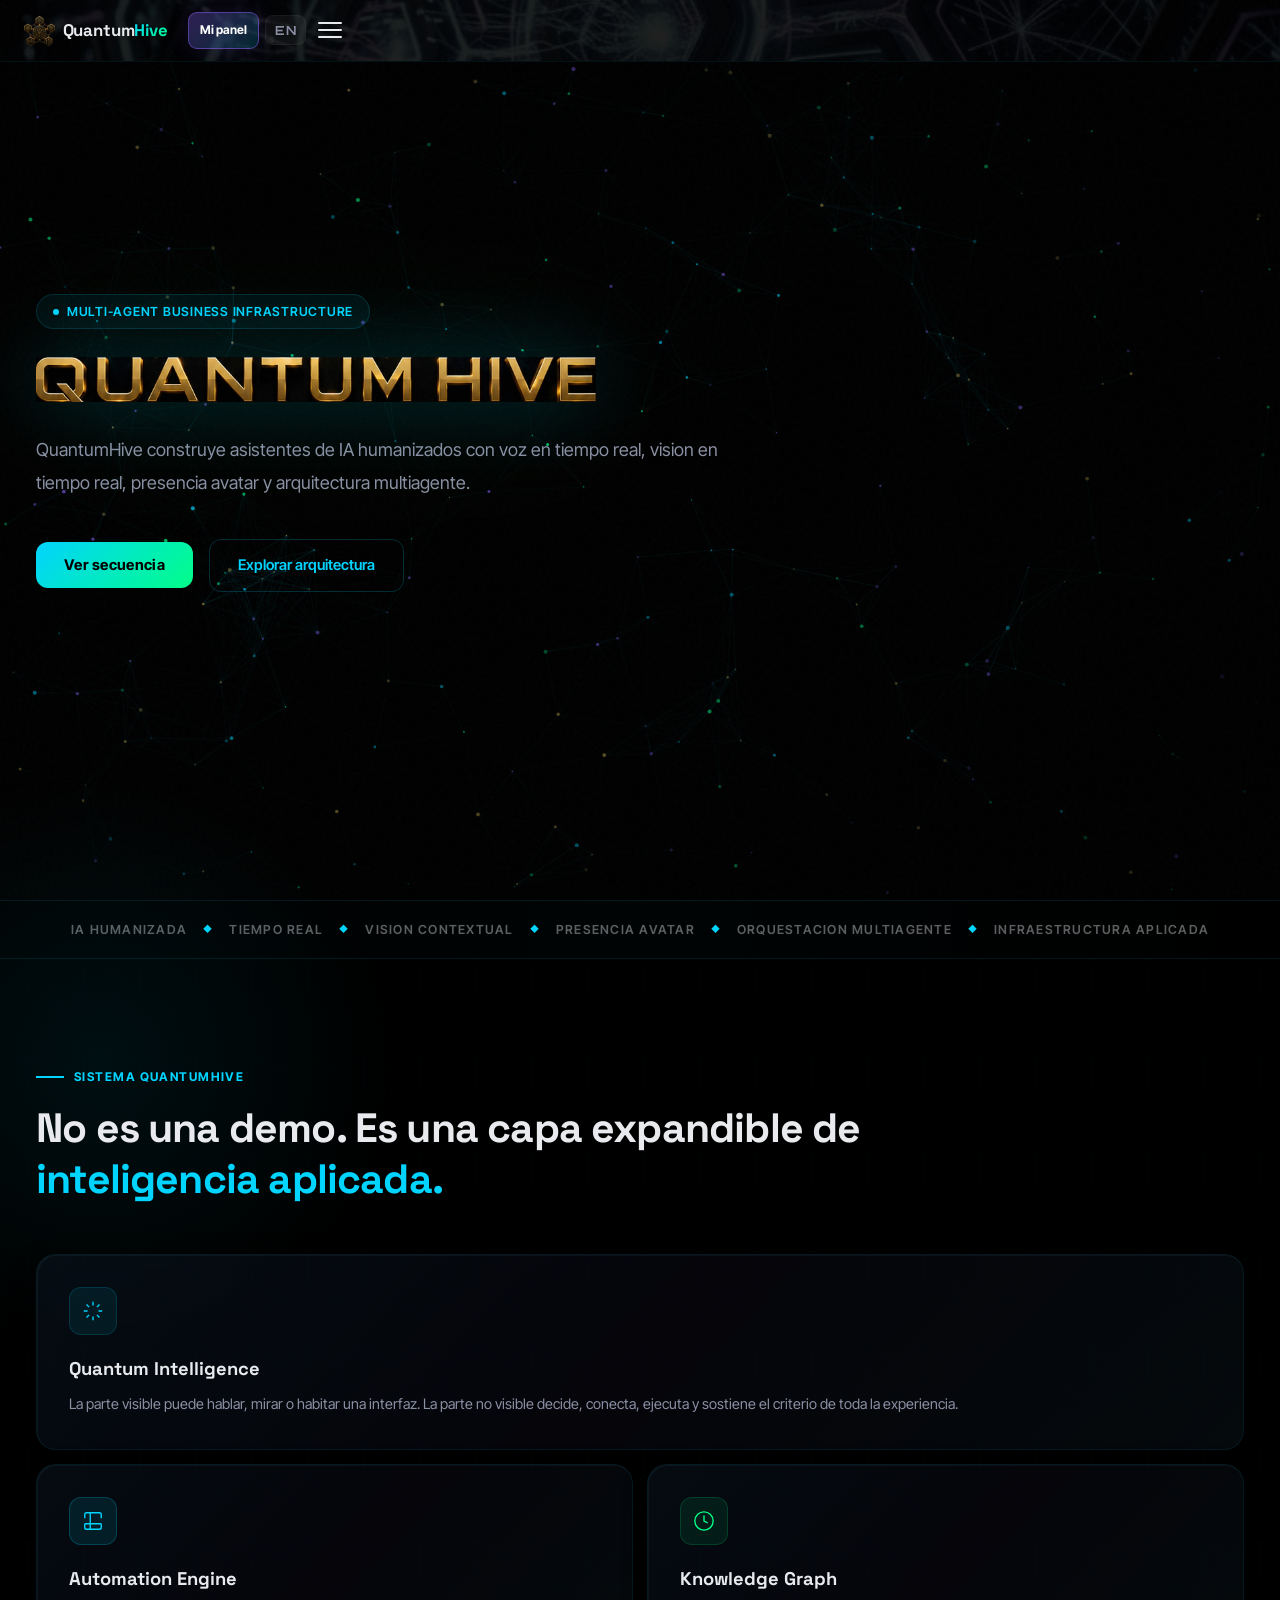
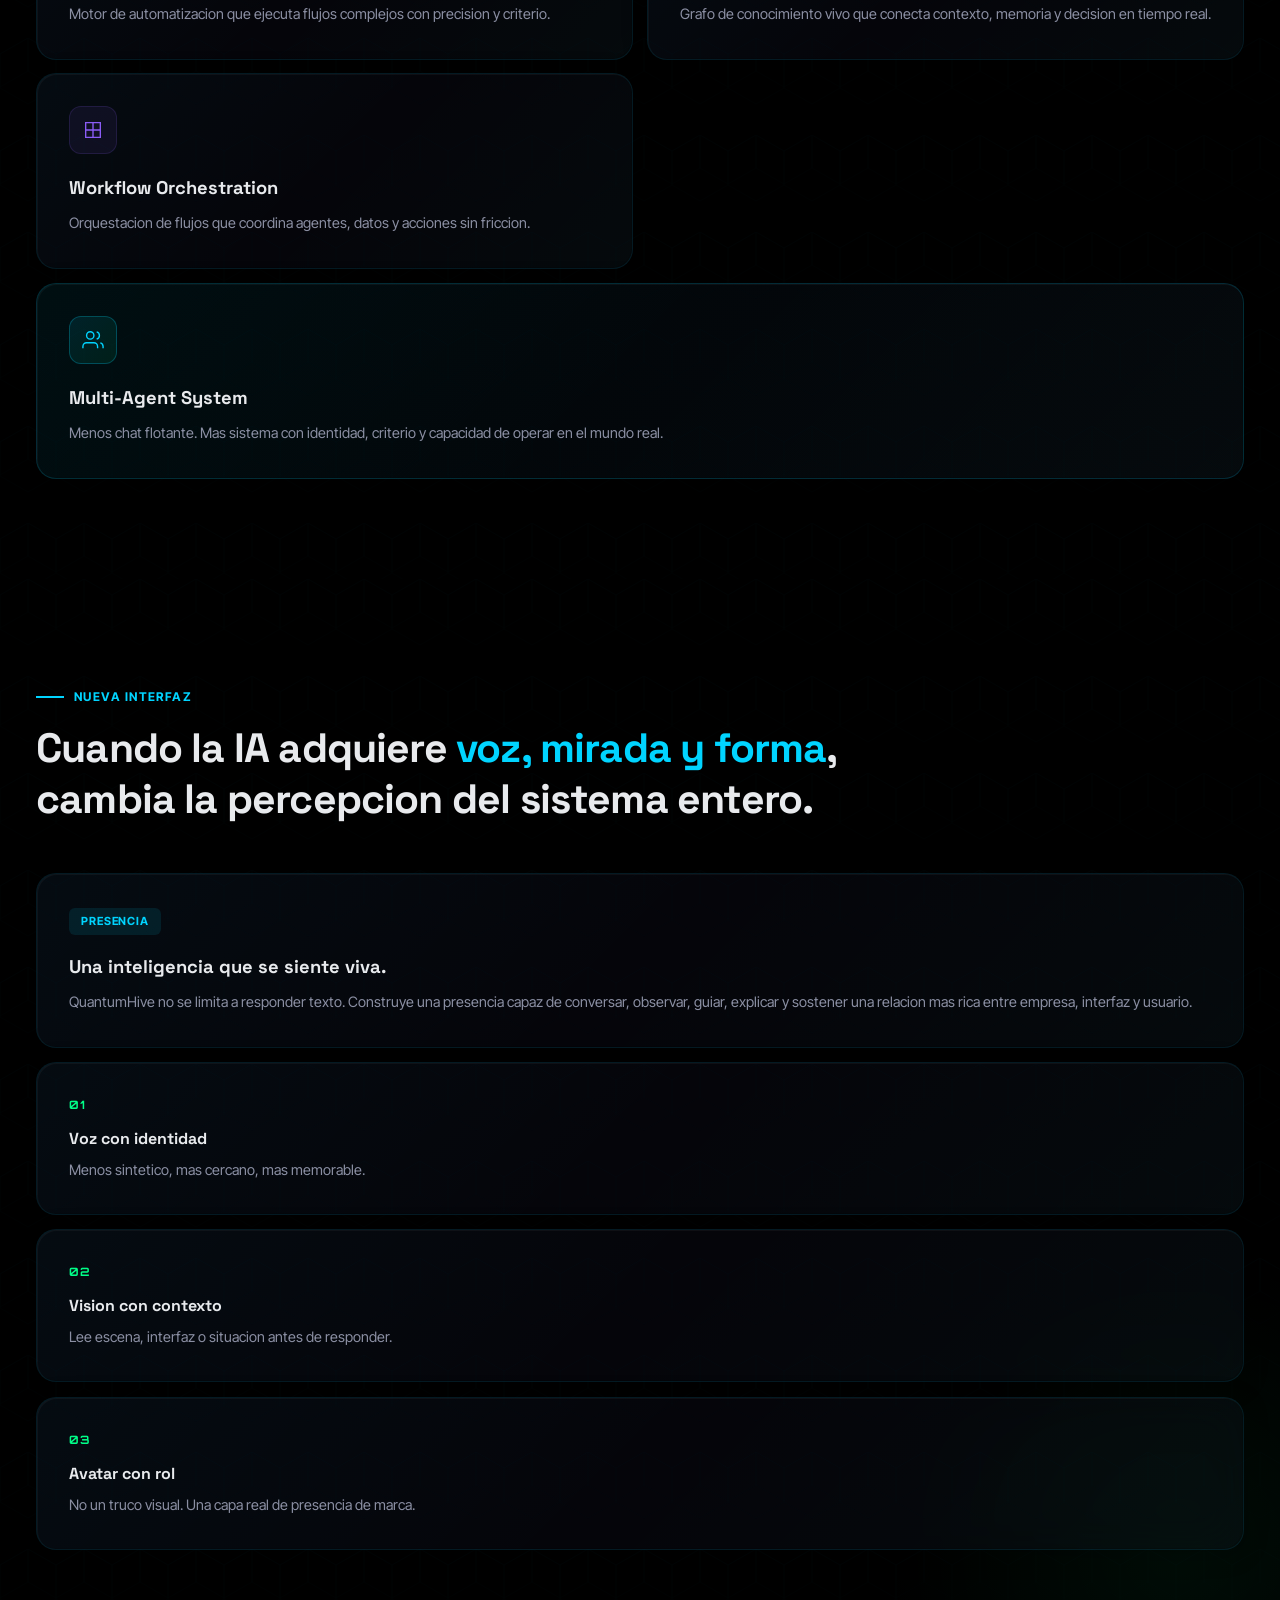
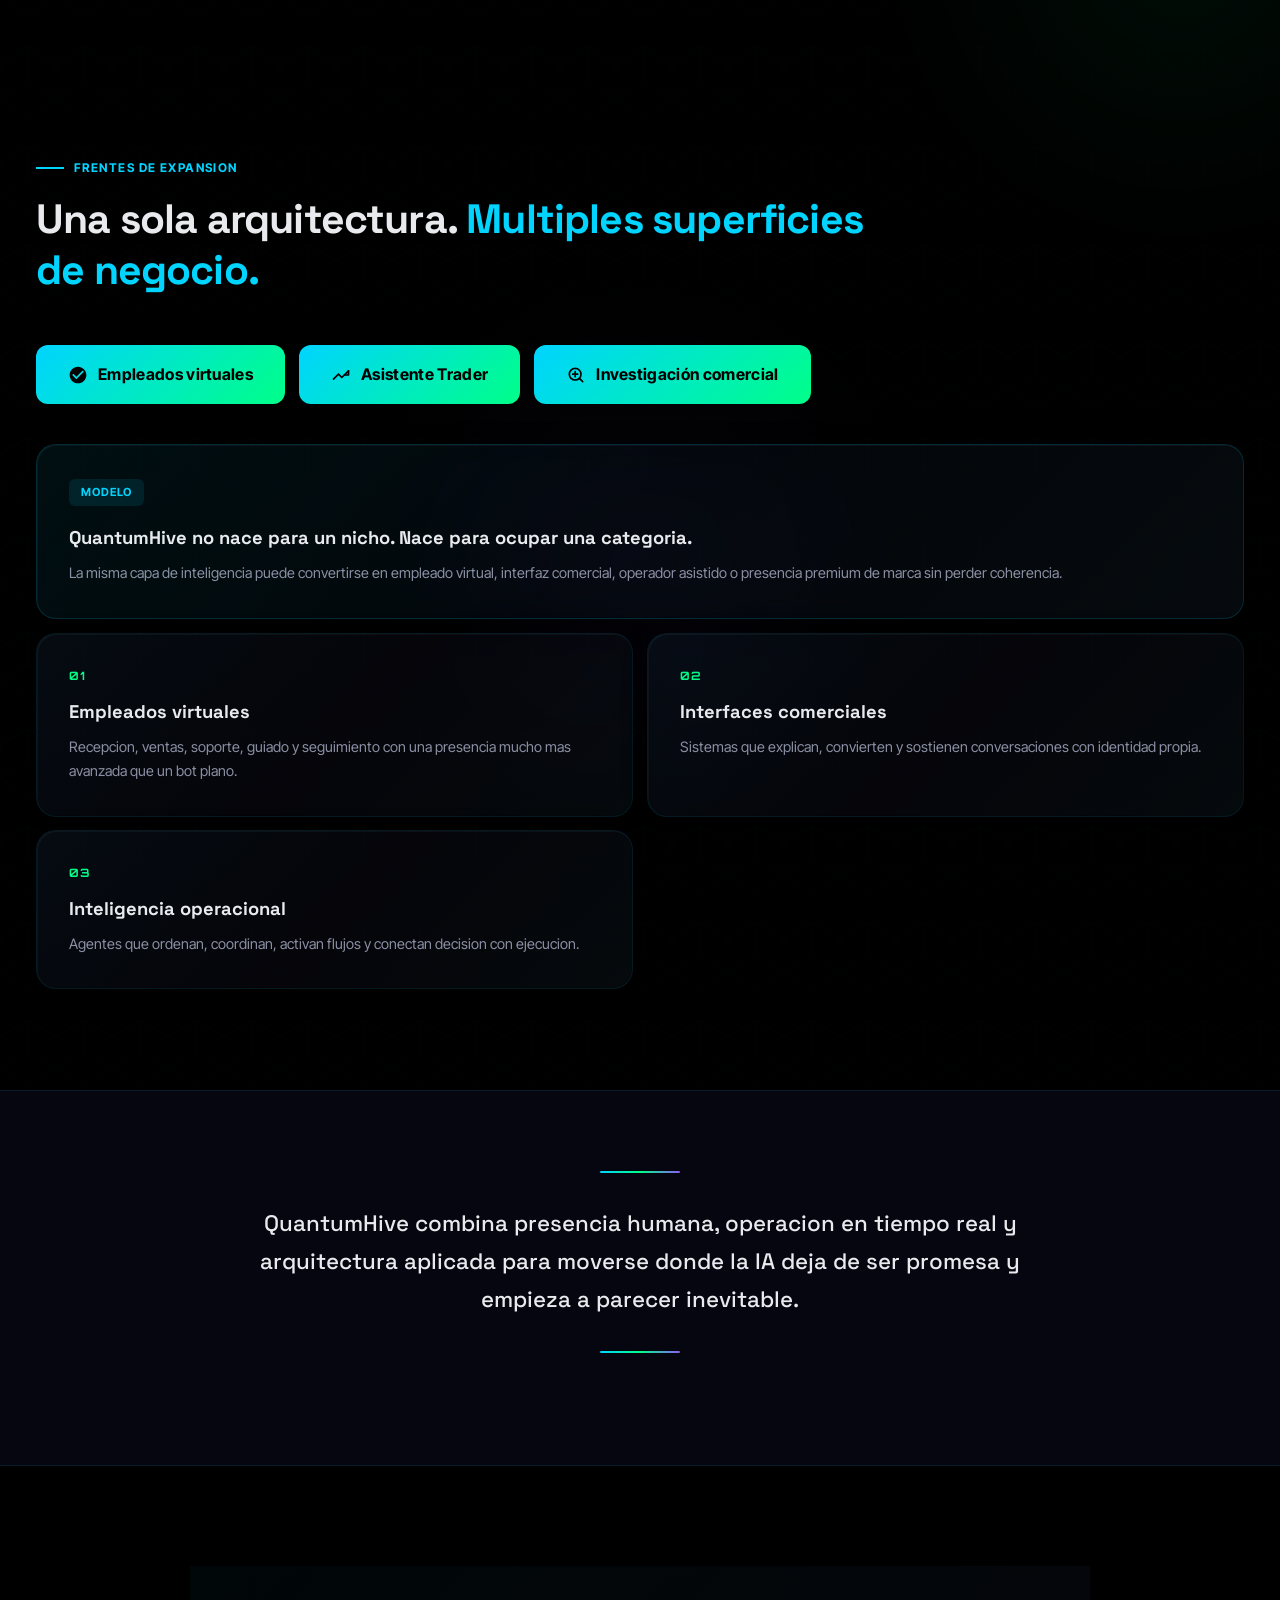
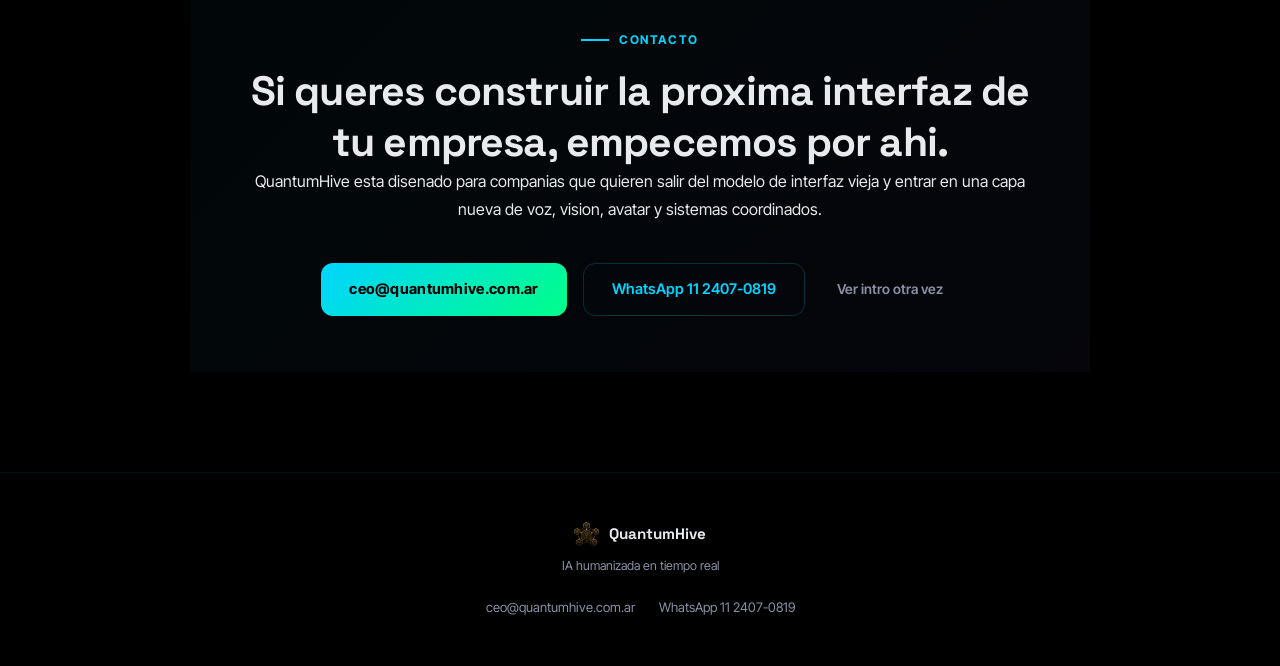
==== commit 495ea2fd: "Ordenar la navegación principal" ====
--- a/index.html
+++ b/index.html
@@ -9,7 +9,7 @@
     <link rel="preconnect" href="https://fonts.googleapis.com" />
     <link rel="preconnect" href="https://fonts.gstatic.com" crossorigin />
     <link href="https://fonts.googleapis.com/css2?family=Inter+Tight:wght@400;500;600;700;800&family=Space+Grotesk:wght@500;700&family=Orbitron:wght@400;500;700;900&display=swap" rel="stylesheet" />
-    <link rel="stylesheet" href="./styles.css?v=31" />
+    <link rel="stylesheet" href="./styles.css?v=32" />
   </head>
   <body>
     <a class="skip-link" href="#contenido">Saltar al contenido</a>
@@ -27,23 +27,19 @@
         <span class="brand-text">Quantum<span class="brand-accent">Hive</span></span>
       </a>
       <nav class="topnav" id="topnav" aria-label="Principal">
-        <a href="#sistema" data-i18n="nav_sistema">Sistema</a>
-        <a href="#presencia" data-i18n="nav_presencia">Presencia</a>
-        <a href="#frentes" data-i18n="nav_frentes">Frentes</a>
-        <a href="https://websinteligentes.quantumhive.com.ar" class="nav-cta-quantum" data-i18n="nav_webs">Webs inteligentes</a>
-        <a href="./empleados-virtuales/gastronomia/carta-viva/" class="nav-cta-gold" data-i18n="nav_empleados">Empleados virtuales</a>
-        <a href="./trader-asistente/" class="nav-cta-quantum" data-i18n="nav_trader">Asistente Trader</a>
-        <a href="./inteligencia-comercial-scrap/" class="nav-cta-quantum" data-i18n="nav_scrap">INTELIGENCIA COMERCIAL SCRAP</a>
-        <a href="./fabrica/" class="nav-cta-factory" data-i18n="nav_fabrica">Fábrica de agentes</a>
-        <a href="https://biblioteca-inteligente-854335368640.us-central1.run.app" class="nav-cta-quantum" data-i18n="nav_biblioteca">Biblioteca Inteligente</a>
-        <a href="#contacto" data-i18n="nav_contacto">Contacto</a>
+        <a href="https://websinteligentes.quantumhive.com.ar" class="nav-module" data-i18n="nav_webs">Webs inteligentes</a>
+        <a href="./empleados-virtuales/gastronomia/carta-viva/" class="nav-module" data-i18n="nav_empleados">Empleados virtuales</a>
+        <a href="./trader-asistente/" class="nav-module" data-i18n="nav_trader">Asistente trader</a>
+        <a href="./inteligencia-comercial-scrap/" class="nav-module" data-i18n="nav_scrap">Investigación comercial</a>
+        <a href="./fabrica/" class="nav-module" data-i18n="nav_fabrica">Fábrica de agentes</a>
+        <a href="https://biblioteca-inteligente-854335368640.us-central1.run.app" class="nav-module" data-i18n="nav_biblioteca">Biblioteca inteligente</a>
+        <a href="#contacto" class="nav-contact" data-i18n="nav_contacto">Contacto</a>
       </nav>
       <div class="topbar-right">
         <a class="panel-access" href="./panel/" data-i18n="nav_panel">Mi panel</a>
         <button class="lang-toggle" id="langToggle" aria-label="Switch language">
           <span class="lang-flag" id="langFlag">EN</span>
         </button>
-        <button class="topbar-cta" data-open-video="true" data-i18n="btn_ver_intro">Ver intro</button>
         <button class="hamburger" id="hamburgerBtn" aria-label="Menu" aria-controls="topnav" aria-expanded="false">
           <span></span><span></span><span></span>
         </button>
@@ -206,7 +202,7 @@
             </a>
             <a class="btn-primary btn-large" href="./inteligencia-comercial-scrap/">
               <svg viewBox="0 0 24 24" fill="none" stroke="currentColor" stroke-width="2" stroke-linecap="round" stroke-linejoin="round" width="20" height="20" aria-hidden="true"><circle cx="11" cy="11" r="7"/><path d="m20 20-4-4M8 11h6M11 8v6"/></svg>
-              <span data-i18n="fronts_cta_scrap">INTELIGENCIA COMERCIAL SCRAP</span>
+              <span data-i18n="fronts_cta_scrap">Investigación comercial</span>
             </a>
           </div>
           <div class="bento-grid bento-fronts">
@@ -304,7 +300,7 @@
       </div>
     </div>
 
-  <script src="./script.js?v=32"></script>
+  <script src="./script.js?v=33"></script>
 
     <!-- Widget del agente de voz. Mismo mecanismo que se instala en la
          landing de cada cliente (docs/instalar-el-agente-en-una-landing.md
--- a/styles.css
+++ b/styles.css
@@ -91,7 +91,7 @@
 .topbar {
   position: fixed; top: 0; left: 0; right: 0;
   height: var(--nav-h); display: flex; align-items: center;
-  gap: 12px; padding: 0 18px; z-index: 9000;
+  gap: 20px; padding: 0 24px; z-index: 9000;
   border-bottom: 1px solid rgba(0, 212, 255, 0.08);
   backdrop-filter: blur(24px) saturate(1.5);
   background: rgba(0, 0, 0, 0.75);
@@ -122,42 +122,31 @@
   background-clip: text;
 }
 
-.topnav { display: flex; align-items: center; gap: 10px; margin-left: auto; margin-right: 10px; }
+.topnav {
+  display: flex; align-items: center; justify-content: flex-end;
+  gap: 6px; margin-left: auto; min-width: 0;
+}
 .topnav a {
   color: var(--text-muted); text-decoration: none;
-  font-size: 0.78rem; font-weight: 500; letter-spacing: 0.01em;
-  transition: color 0.2s;
+  font-size: 0.75rem; font-weight: 600; letter-spacing: 0;
+  white-space: nowrap; transition: color 0.2s, border-color 0.2s, background 0.2s, transform 0.2s;
 }
 .topnav a:hover { color: var(--text); }
 
-.nav-cta-gold {
-  background: linear-gradient(135deg, var(--gold) 0%, #D4B65C 100%);
-  color: #000 !important; padding: 7px 11px; border-radius: 8px;
-  font-weight: 700 !important; font-size: 0.74rem !important;
-  letter-spacing: 0.04em; position: relative; overflow: hidden;
-}
-.nav-cta-gold::after {
-  content: ''; position: absolute; inset: 0;
-  background: linear-gradient(135deg, transparent, rgba(255,255,255,0.15), transparent);
-  opacity: 0; transition: opacity 0.3s;
-}
-.nav-cta-gold:hover::after { opacity: 1; }
-
-@keyframes pulse-gold {
-  0%, 100% { box-shadow: 0 0 0 0 rgba(201,168,76,0.35); }
-  50% { box-shadow: 0 0 16px 4px rgba(201,168,76,0.2); }
-}
-.nav-cta-gold { animation: pulse-gold 3s ease-in-out infinite; }
-
-.nav-cta-quantum {
-  background: linear-gradient(135deg, var(--accent), var(--green));
-  color: #000 !important; padding: 7px 11px; border-radius: 8px;
-  font-weight: 700 !important; font-size: 0.74rem !important;
-  letter-spacing: 0.04em; transition: transform 0.25s var(--ease), box-shadow 0.25s;
-}
-.nav-cta-quantum:hover {
-  transform: translateY(-1px);
-  box-shadow: 0 4px 20px rgba(0,212,255,0.35);
+.nav-module {
+  display: inline-flex; align-items: center; justify-content: center;
+  min-height: 34px; padding: 7px 10px; border-radius: 9px;
+  border: 1px solid rgba(255,255,255,0.11);
+  color: rgba(255,255,255,0.82) !important;
+  background: rgba(255,255,255,0.045);
+  box-shadow: inset 0 1px rgba(255,255,255,0.045);
+}
+.nav-module:hover {
+  color: #fff !important; border-color: rgba(0,212,255,0.42);
+  background: rgba(0,212,255,0.09); transform: translateY(-1px);
+}
+.nav-contact {
+  padding: 8px 9px;
 }
 
 .topbar-right { display: flex; align-items: center; gap: 6px; flex-shrink: 0; }
@@ -170,19 +159,6 @@
   text-decoration: none; white-space: nowrap; transition: transform 0.25s, border-color 0.25s, box-shadow 0.25s;
 }
 .panel-access:hover { transform: translateY(-1px); border-color: rgba(0,212,255,0.7); box-shadow: 0 6px 24px rgba(0,212,255,0.2); }
-
-.nav-cta-factory {
-  display: inline-flex; align-items: center; justify-content: center;
-  padding: 7px 11px; border: 1px solid rgba(227,180,94,0.72); border-radius: 8px;
-  color: #171006 !important; background: linear-gradient(135deg, #ffdf96, #b27626 72%);
-  box-shadow: inset 0 1px rgba(255,255,255,0.5), 0 8px 24px rgba(197,139,48,0.2);
-  font-size: 0.74rem !important; font-weight: 800 !important; white-space: nowrap; text-decoration: none;
-  transition: transform 0.25s, box-shadow 0.25s, filter 0.25s;
-}
-.nav-cta-factory:hover {
-  transform: translateY(-1px); filter: brightness(1.06);
-  box-shadow: inset 0 1px rgba(255,255,255,0.55), 0 10px 30px rgba(227,180,94,0.3);
-}
 
 .lang-toggle {
   display: inline-flex; align-items: center; justify-content: center;
@@ -196,13 +172,6 @@
   background: rgba(0,212,255,0.08); color: var(--accent);
   border-color: rgba(0,212,255,0.25);
 }
-
-.topbar-cta {
-  background: rgba(255,255,255,0.05); border: 1px solid var(--border-subtle);
-  color: var(--text-muted); font-size: 0.75rem; font-weight: 600;
-  padding: 7px 10px; border-radius: 8px; cursor: pointer; transition: all 0.25s;
-}
-.topbar-cta:hover { background: rgba(255,255,255,0.1); color: var(--text); }
 
 /* ── HERO ── */
 .hero {
@@ -800,7 +769,7 @@
     border-bottom: 1px solid rgba(255,255,255,0.04);
   }
   .topnav a:last-child { border-bottom: none; }
-  .nav-cta-gold, .nav-cta-quantum, .nav-cta-factory {
+  .nav-module {
     display: block; text-align: center;
     margin-top: 10px; padding: 12px 18px;
   }
@@ -820,14 +789,6 @@
   .topbar-right { gap: 8px; }
   .panel-access { min-height: 32px; padding: 6px 10px; font-size: 0.72rem; }
   .lang-toggle { padding: 6px 9px; font-size: 0.72rem; }
-  .topbar-cta {
-    display: inline-flex;
-    align-items: center;
-    justify-content: center;
-    padding: 6px 10px;
-    font-size: 0.72rem;
-    white-space: nowrap;
-  }
   .hamburger { width: 34px; height: 34px; }
 
   .topnav {
@@ -878,7 +839,6 @@
 
 @media (max-width: 380px) {
   .brand-text { display: none; }
-  .topbar-cta { padding: 6px 8px; }
 }
 
 @media (hover: none) and (pointer: coarse) {
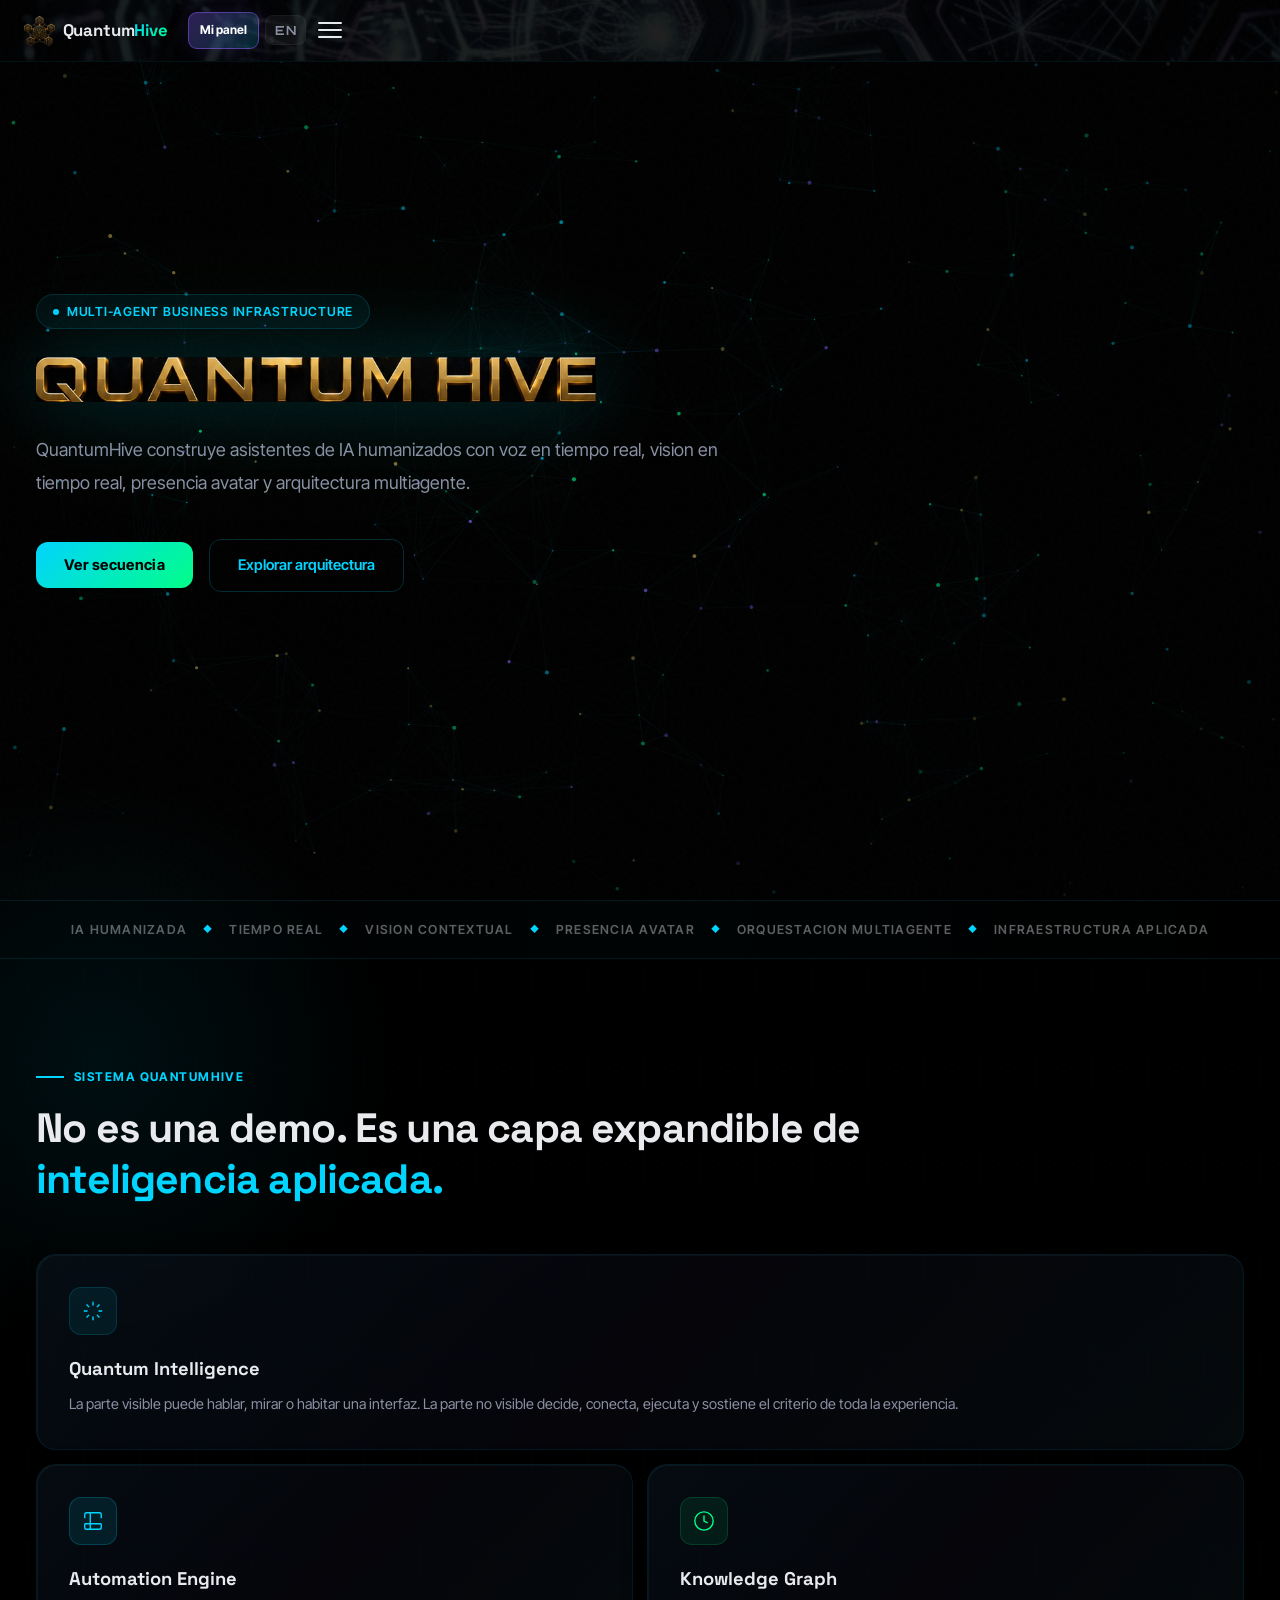
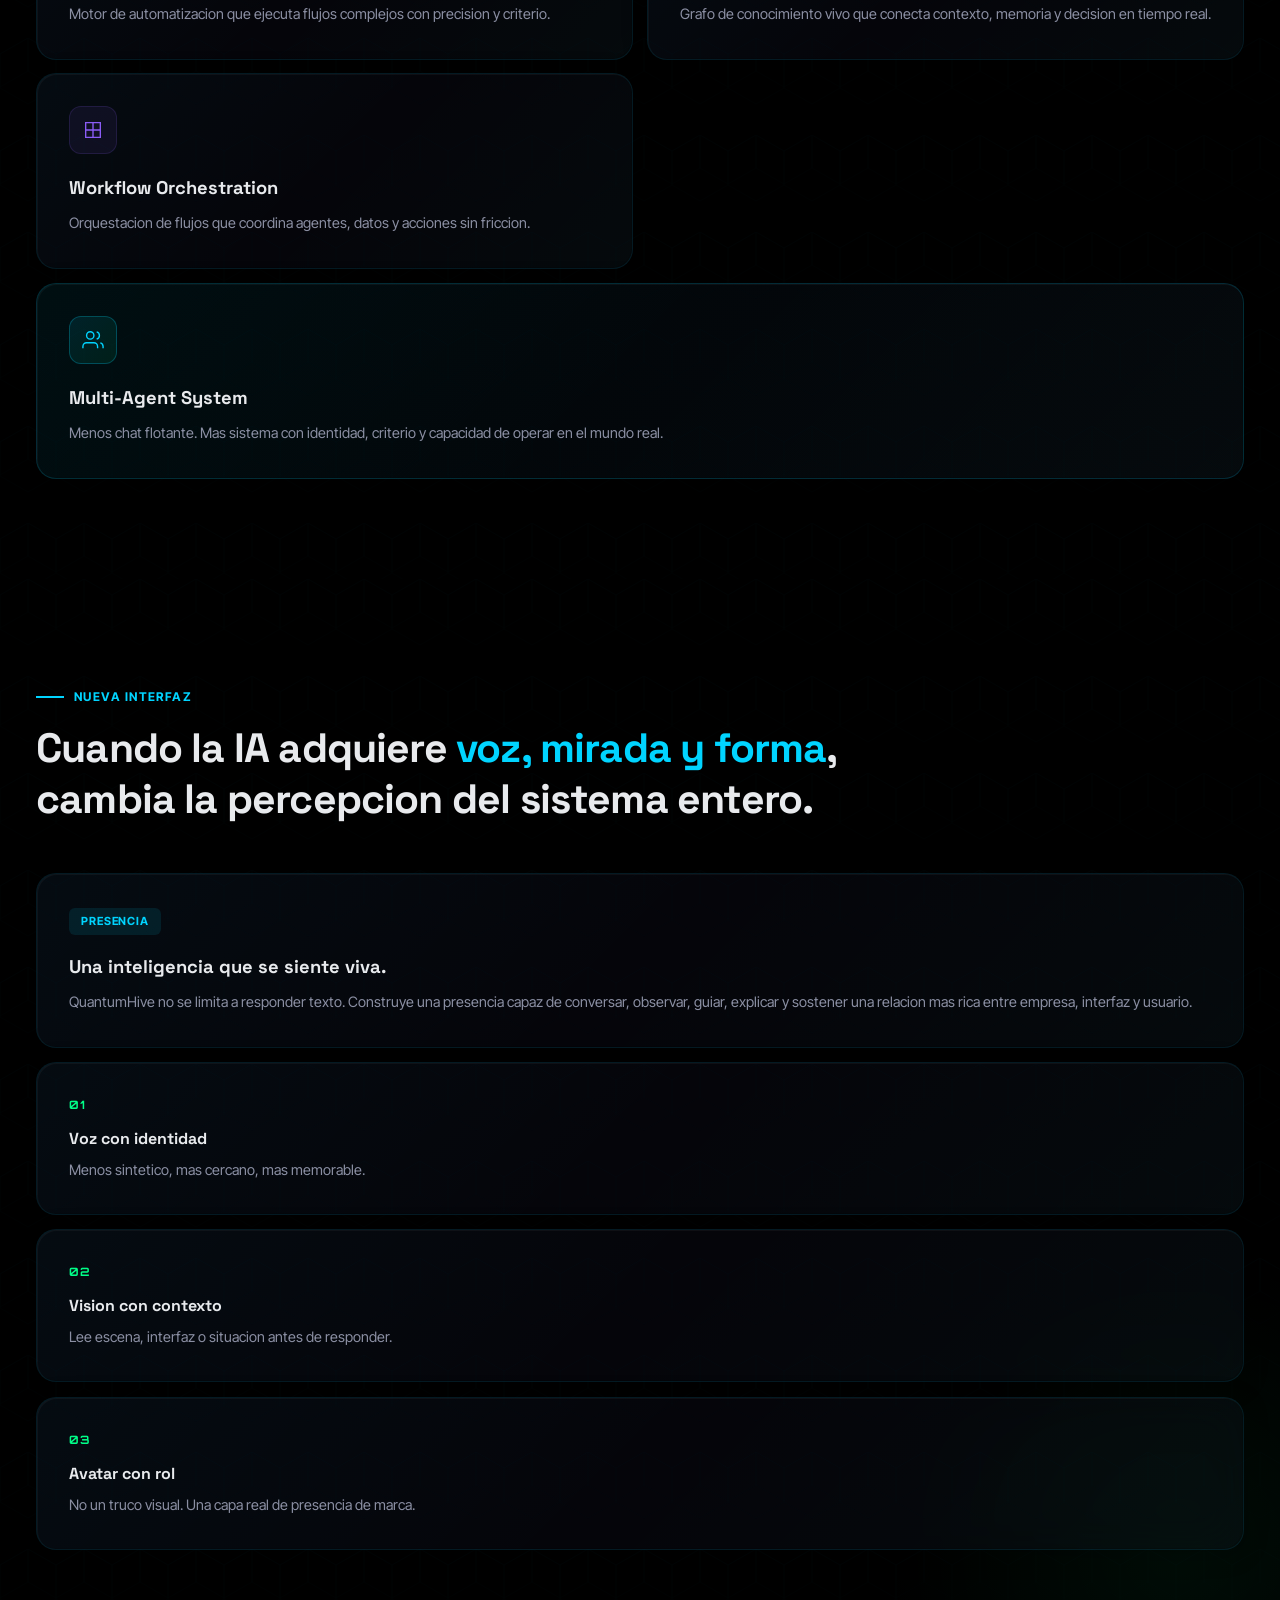
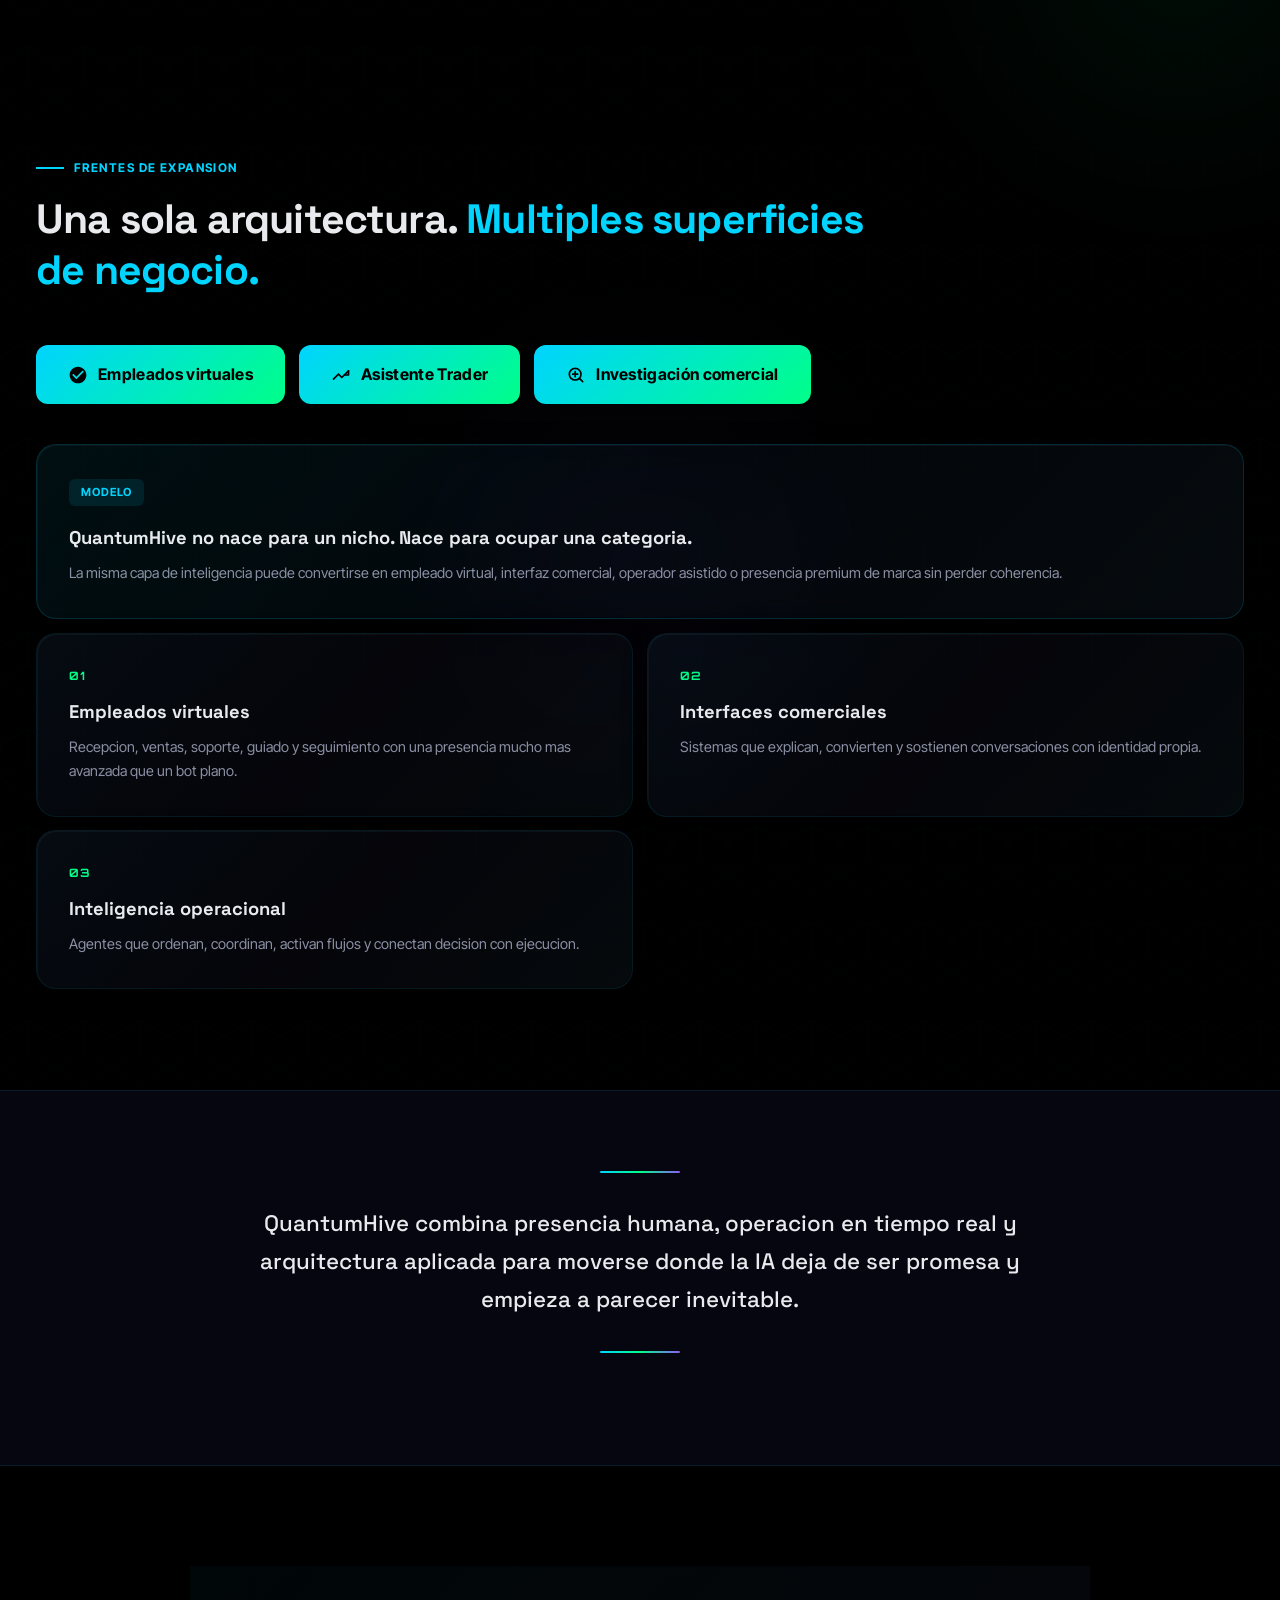
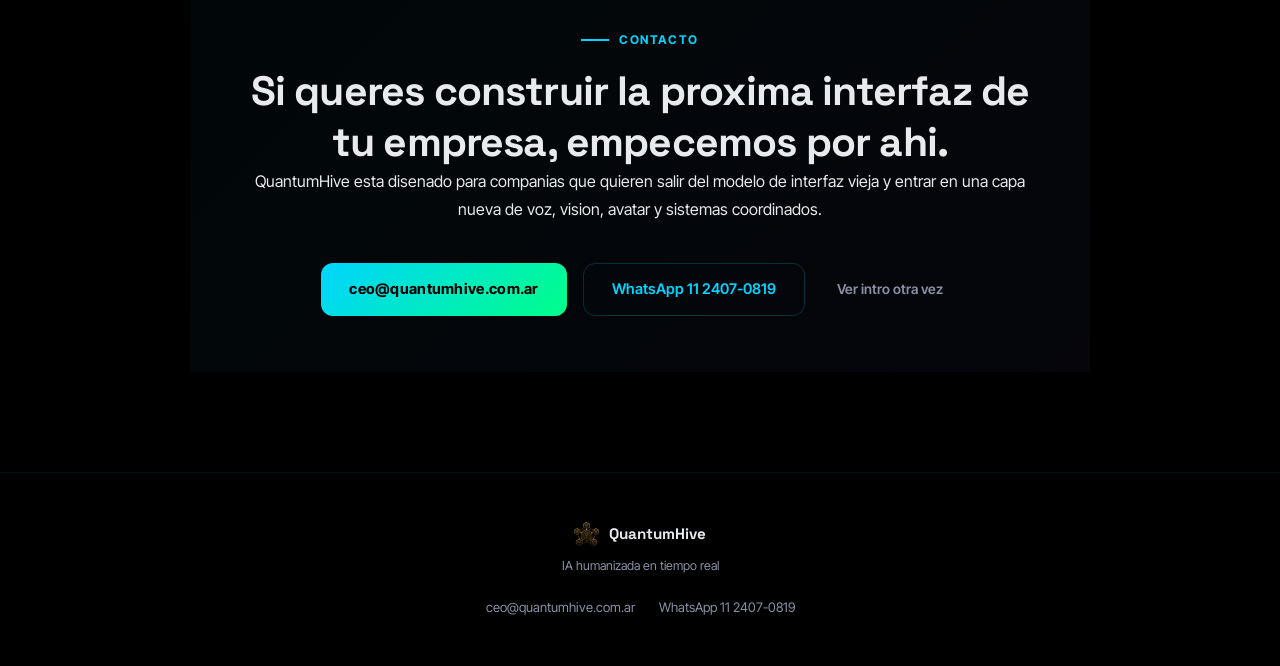
==== commit e4300b6b: "feat: restore chat orb and use catalog voices" ====
--- a/index.html
+++ b/index.html
@@ -305,12 +305,14 @@
     <!-- Widget del agente de voz. Mismo mecanismo que se instala en la
          landing de cada cliente (docs/instalar-el-agente-en-una-landing.md
          en MOTOR-DE-VOZ-): un script, nada que tocar del resto del sitio. -->
-    <script
-      src="https://voz.quantumhive.com.ar/widget.js?v=71d4a01"
-        data-tenant="quantumhive"
-        data-modo="avatar"
-        data-avatar-base="https://bcexirhurfigrehfarol.supabase.co/storage/v1/object/public/avatar-cache/quantumhive/landing/sol/v1"
-        defer
-    ></script>
+  <script
+    src="https://voz.quantumhive.com.ar/widget.js?v=orbe-natural-20260913"
+    data-tenant="quantumhive"
+    data-modo="orbe"
+    data-logo="https://quantumhive.com.ar/assets/quantumhive_isotipo_recortado.png"
+    data-nivel="2"
+    data-niveles="2,3"
+    defer
+  ></script>
   </body>
 </html>
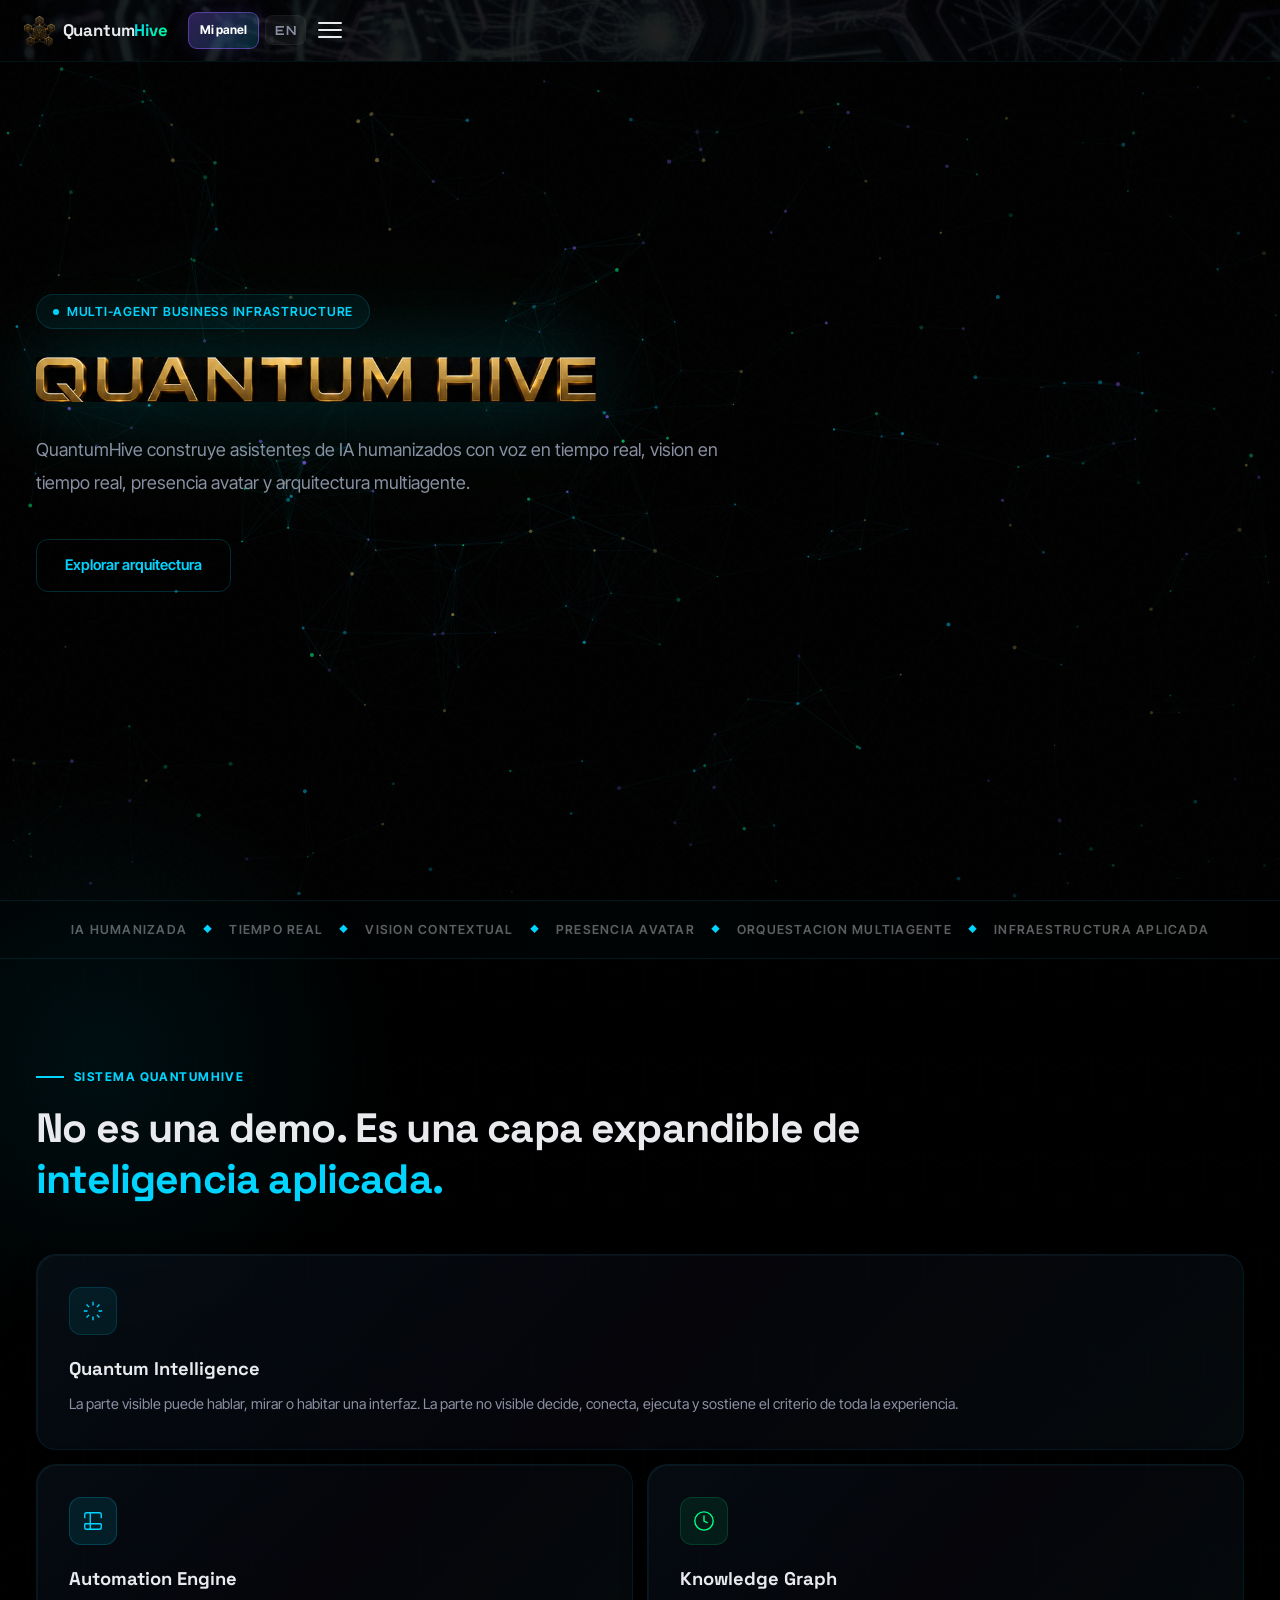
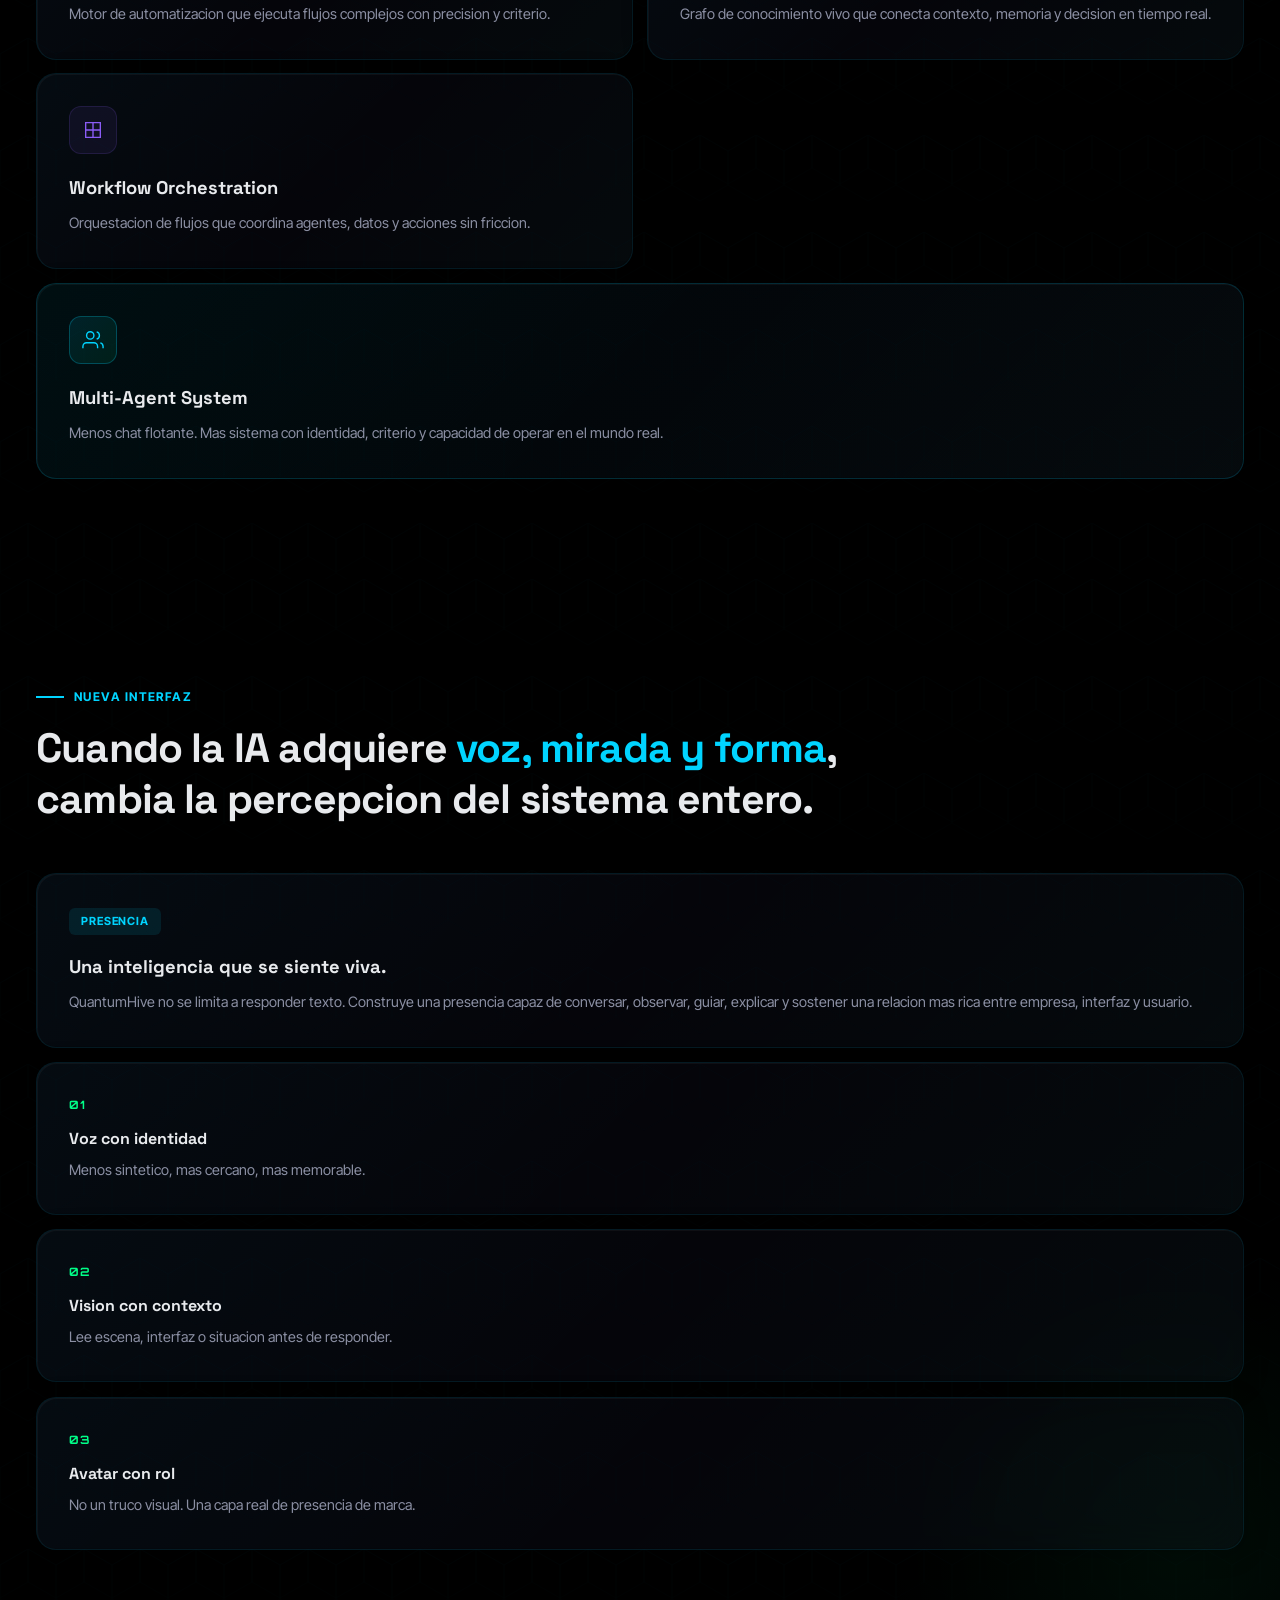
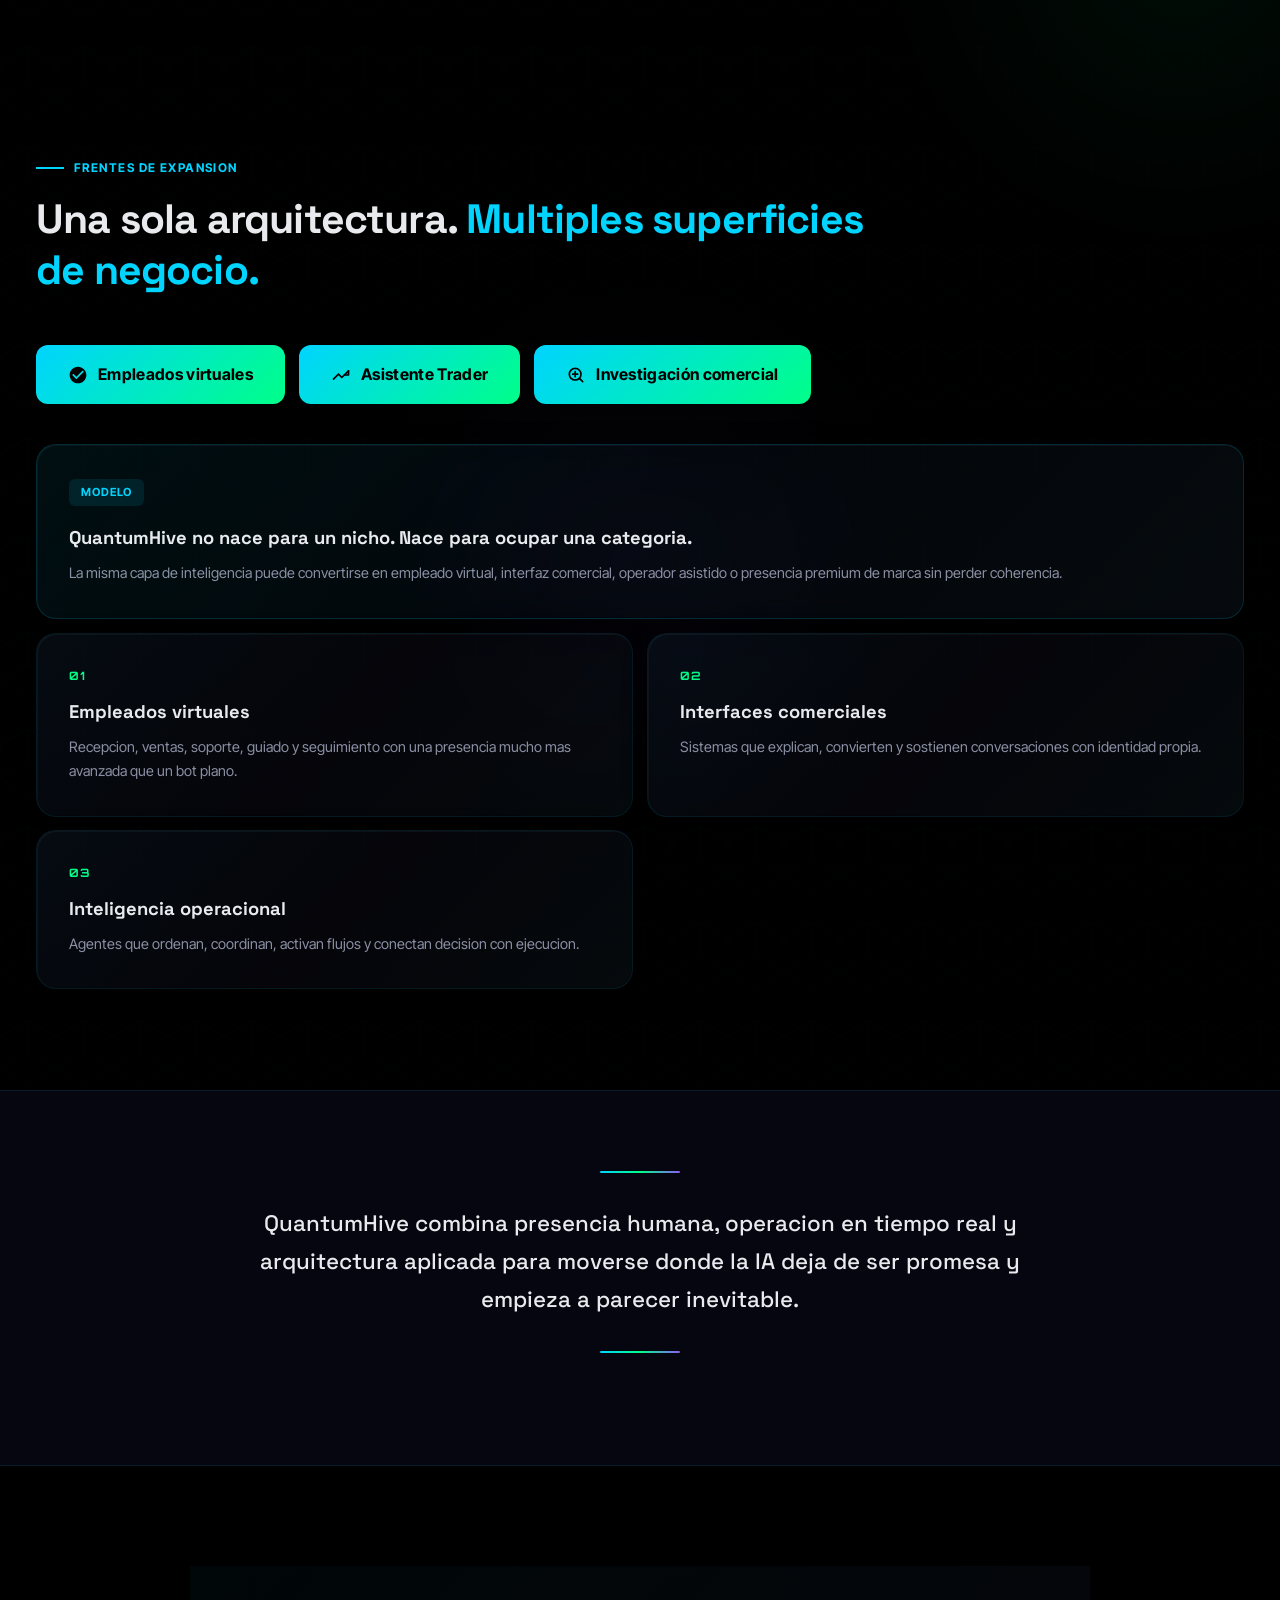
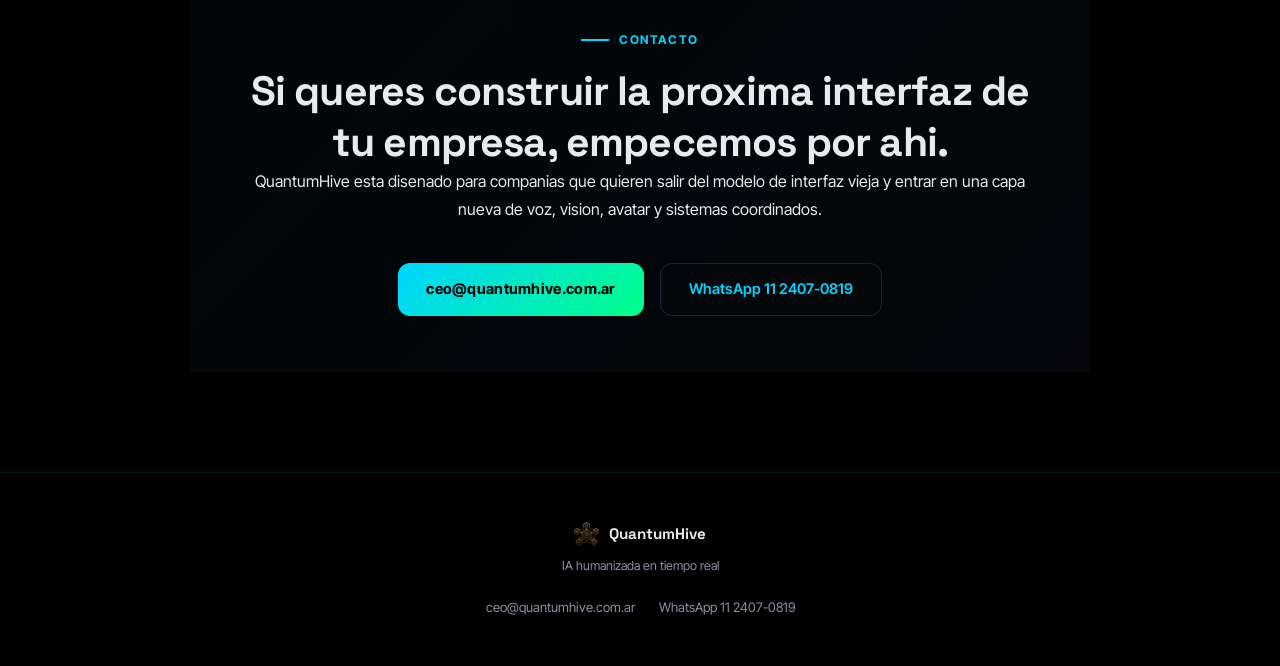
==== commit f2ede4de: "chore: remove landing intro video" ====
--- a/index.html
+++ b/index.html
@@ -64,10 +64,6 @@
             vision en tiempo real, presencia avatar y arquitectura multiagente.
           </p>
           <div class="hero-actions">
-            <button class="btn-primary" data-open-video="true" data-i18n="hero_btn_abrir">
-              <svg viewBox="0 0 24 24" fill="currentColor" width="18" height="18"><path d="M8 5v14l11-7z"/></svg>
-              <span>Ver secuencia</span>
-            </button>
             <a class="btn-outline" href="#sistema" data-i18n="hero_btn_explorar">Explorar arquitectura</a>
           </div>
         </div>
@@ -262,7 +258,6 @@
           <div class="contact-actions">
             <a class="btn-primary" href="mailto:ceo@quantumhive.com.ar">ceo@quantumhive.com.ar</a>
             <a class="btn-outline" href="https://wa.me/5491124070819?text=Hola%20QuantumHive!%20Quiero%20info." target="_blank" rel="noopener">WhatsApp 11 2407-0819</a>
-            <button class="btn-ghost" data-open-video="true" data-i18n="contact_btn_intro">Ver intro otra vez</button>
           </div>
         </div>
       </section>
@@ -280,25 +275,6 @@
         </div>
       </footer>
     </main>
-
-    <!-- VIDEO MODAL -->
-    <div class="video-modal" aria-hidden="true" hidden>
-      <div class="video-modal-backdrop" data-close-video="true"></div>
-      <div class="video-modal-panel" role="dialog" aria-modal="true" aria-labelledby="video-modal-title">
-        <div class="video-modal-header">
-          <div>
-            <div class="section-tag" data-i18n="modal_tag">Intro QuantumHive</div>
-            <h2 id="video-modal-title" data-i18n="modal_title">Secuencia de apertura</h2>
-          </div>
-          <button class="close-button" aria-label="Cerrar video" data-close-video="true" data-i18n="modal_close">Cerrar</button>
-        </div>
-        <div class="video-modal-frame">
-          <video controls playsinline preload="metadata">
-            <source src="./assets/intro-unida.mp4" type="video/mp4" />
-          </video>
-        </div>
-      </div>
-    </div>
 
   <script src="./script.js?v=33"></script>
 
--- a/styles.css
+++ b/styles.css
@@ -646,26 +646,6 @@
 .footer-links { display: flex; justify-content: center; gap: 24px; flex-wrap: wrap; }
 .footer-links a { color: var(--text-muted); text-decoration: none; font-size: 0.82rem; transition: color 0.2s; }
 .footer-links a:hover { color: var(--accent); }
-
-/* ── VIDEO MODAL ── */
-.video-modal { position: fixed; inset: 0; z-index: 10000; display: flex; align-items: center; justify-content: center; }
-.video-modal[hidden] { display: none; }
-.video-modal-backdrop { position: absolute; inset: 0; background: rgba(0,0,0,0.92); backdrop-filter: blur(12px); }
-.video-modal-panel {
-  position: relative; z-index: 2; width: min(92vw, 960px);
-  background: var(--bg-subtle); border: 1px solid var(--border);
-  border-radius: 20px; overflow: hidden;
-  box-shadow: 0 0 80px rgba(0,212,255,0.08), 0 32px 64px rgba(0,0,0,0.5);
-}
-.video-modal-header { display: flex; align-items: center; justify-content: space-between; padding: 24px 28px 0; }
-.close-button {
-  background: rgba(255,255,255,0.06); border: 1px solid var(--border-subtle);
-  color: var(--text-muted); padding: 8px 18px; border-radius: 8px;
-  font-size: 0.82rem; font-weight: 600; cursor: pointer; transition: all 0.2s;
-}
-.close-button:hover { background: rgba(255,255,255,0.1); color: var(--text); }
-.video-modal-frame { padding: 24px; }
-.video-modal-frame video { width: 100%; border-radius: 12px; display: block; }
 
 /* ── WHATSAPP FAB ── */
 .whatsapp-fab {
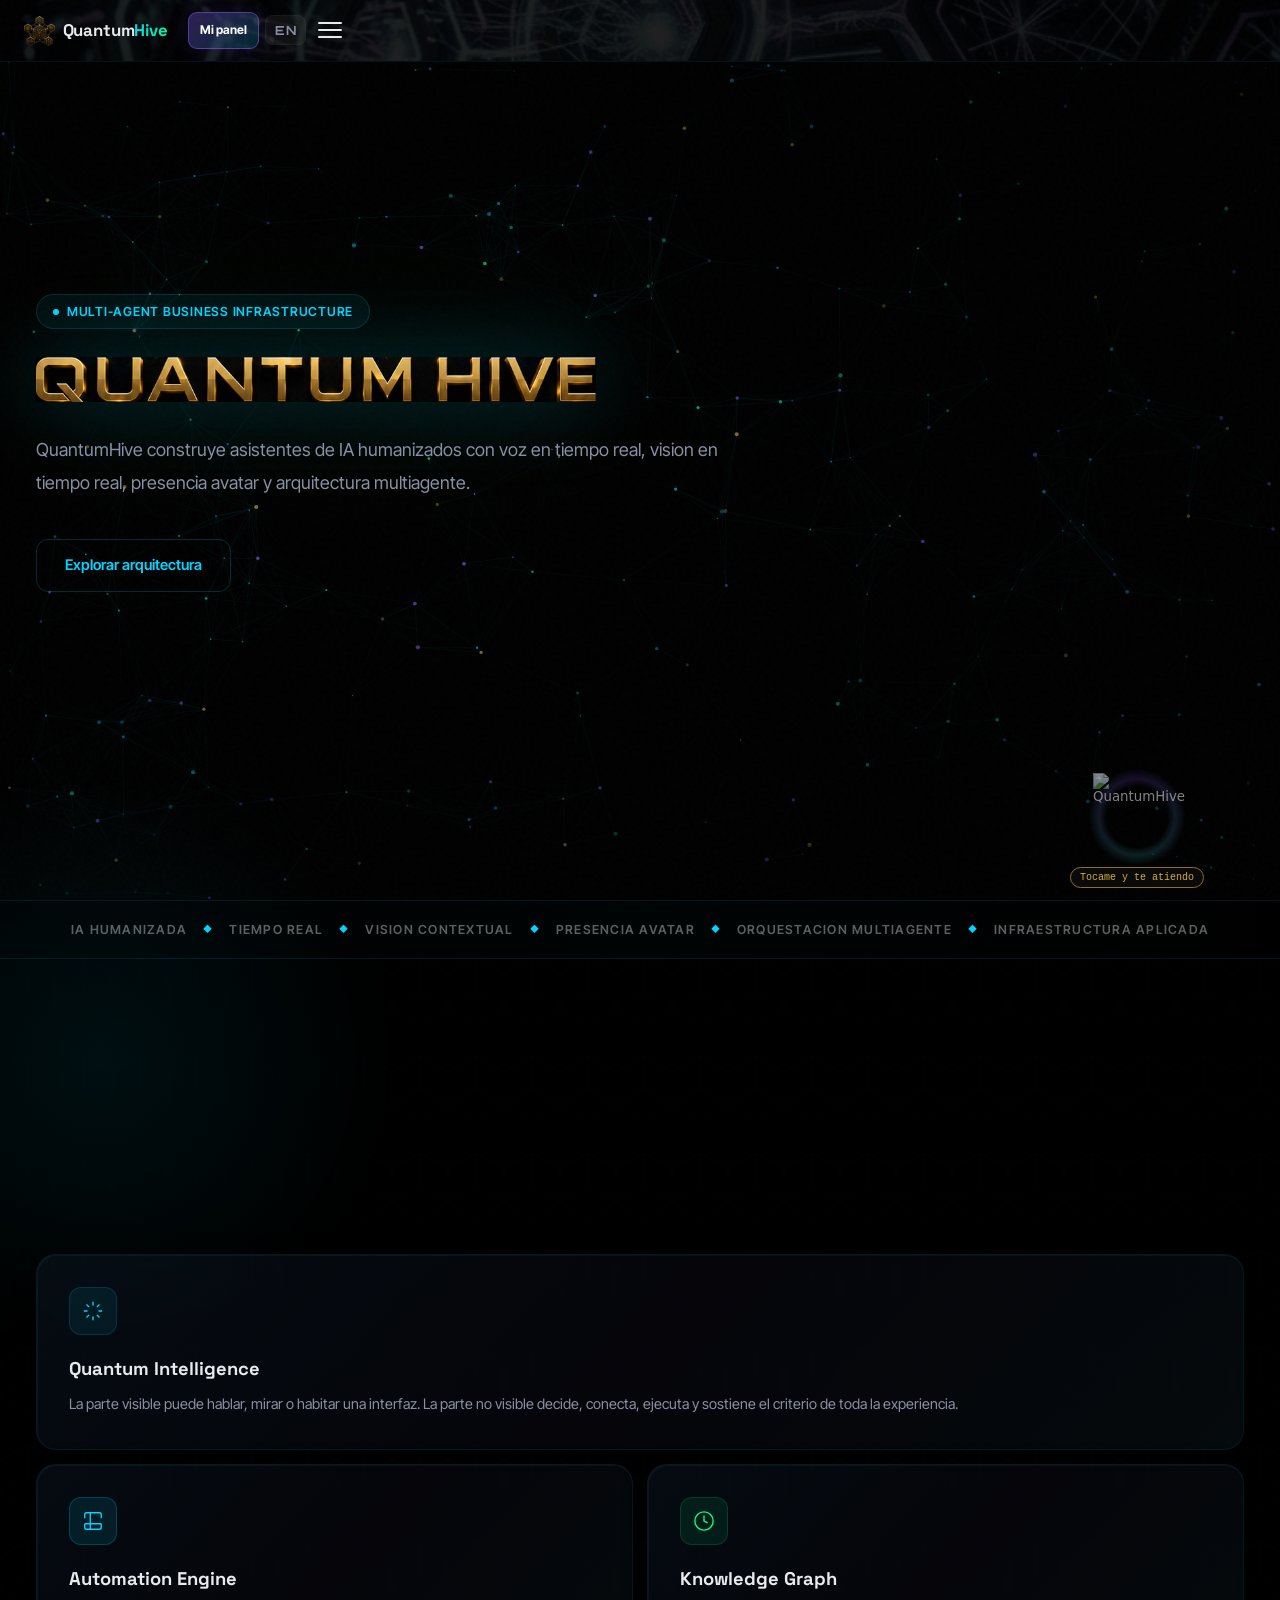
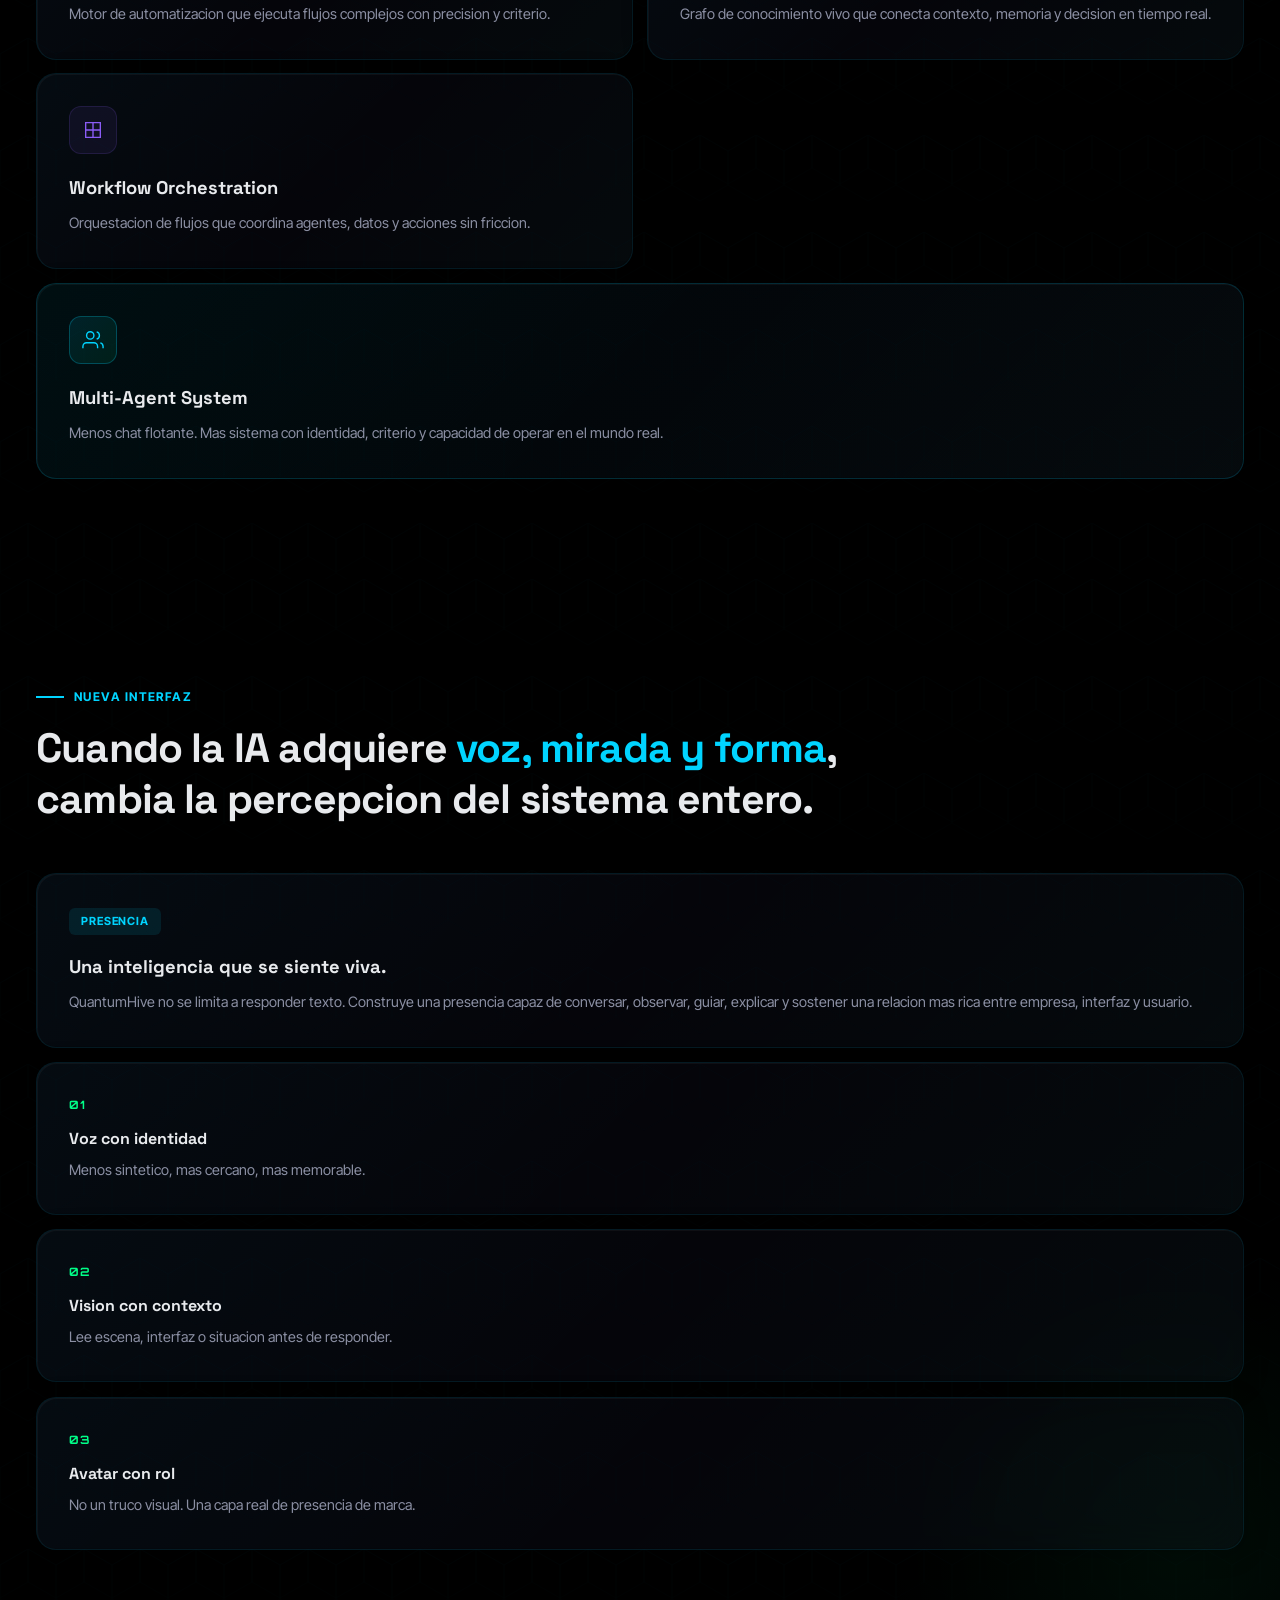
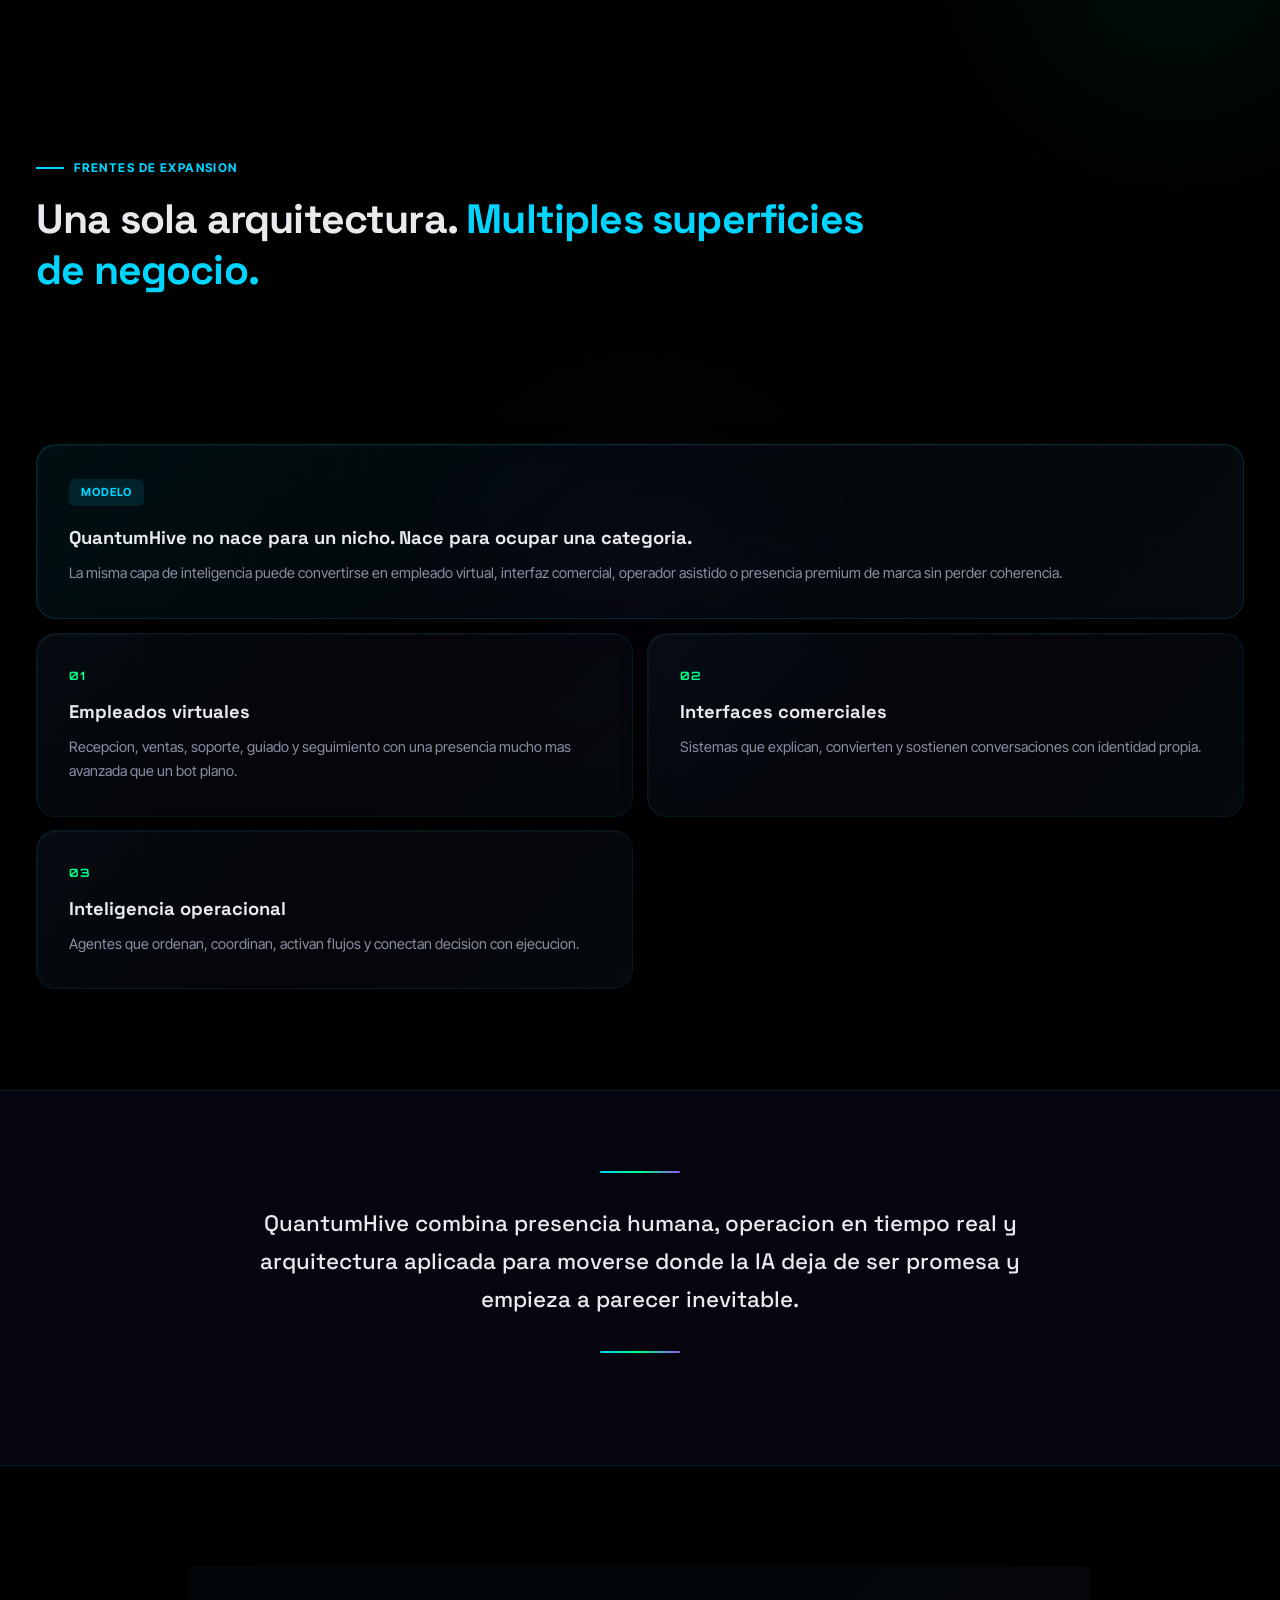
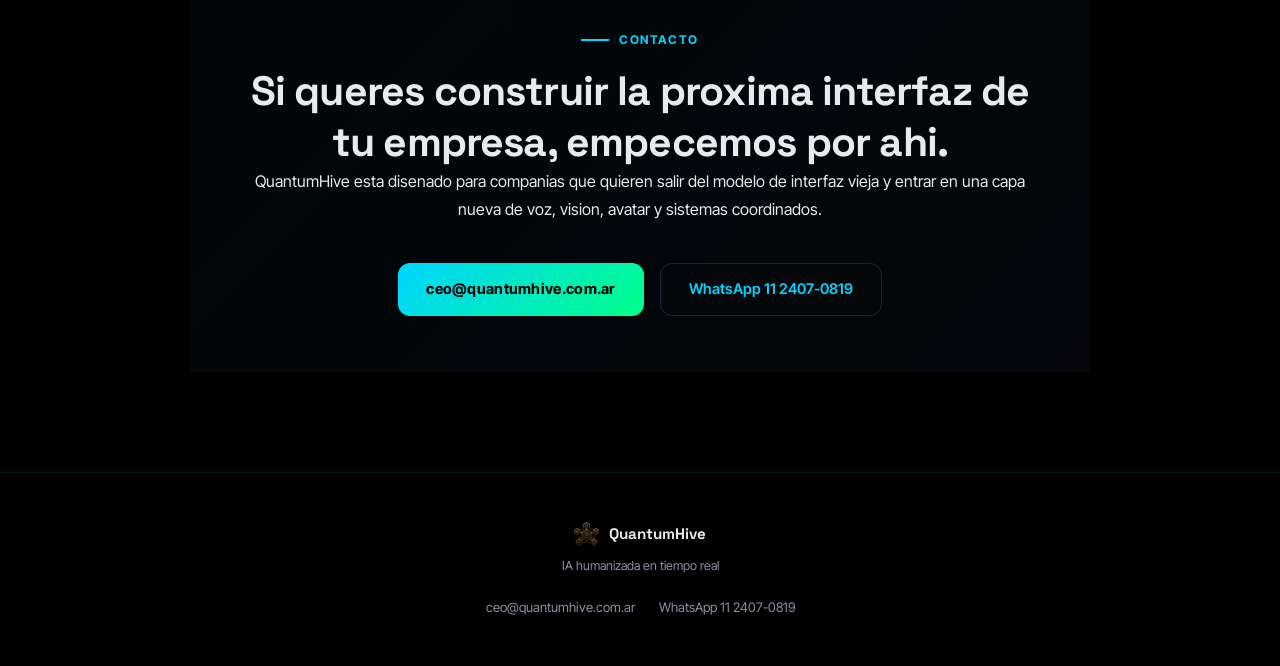
==== commit 806b7fb9: "feat(widget): publicar paquete local de widget con catalogo y sin clonacion" ====
--- a/index.html
+++ b/index.html
@@ -282,7 +282,8 @@
          landing de cada cliente (docs/instalar-el-agente-en-una-landing.md
          en MOTOR-DE-VOZ-): un script, nada que tocar del resto del sitio. -->
   <script
-    src="https://voz.quantumhive.com.ar/widget.js?v=orbe-natural-20260913"
+    src="./widget.js?v=cloudflare-catalog-20260913"
+    data-api="https://voz.quantumhive.com.ar"
     data-tenant="quantumhive"
     data-modo="orbe"
     data-logo="https://quantumhive.com.ar/assets/quantumhive_isotipo_recortado.png"
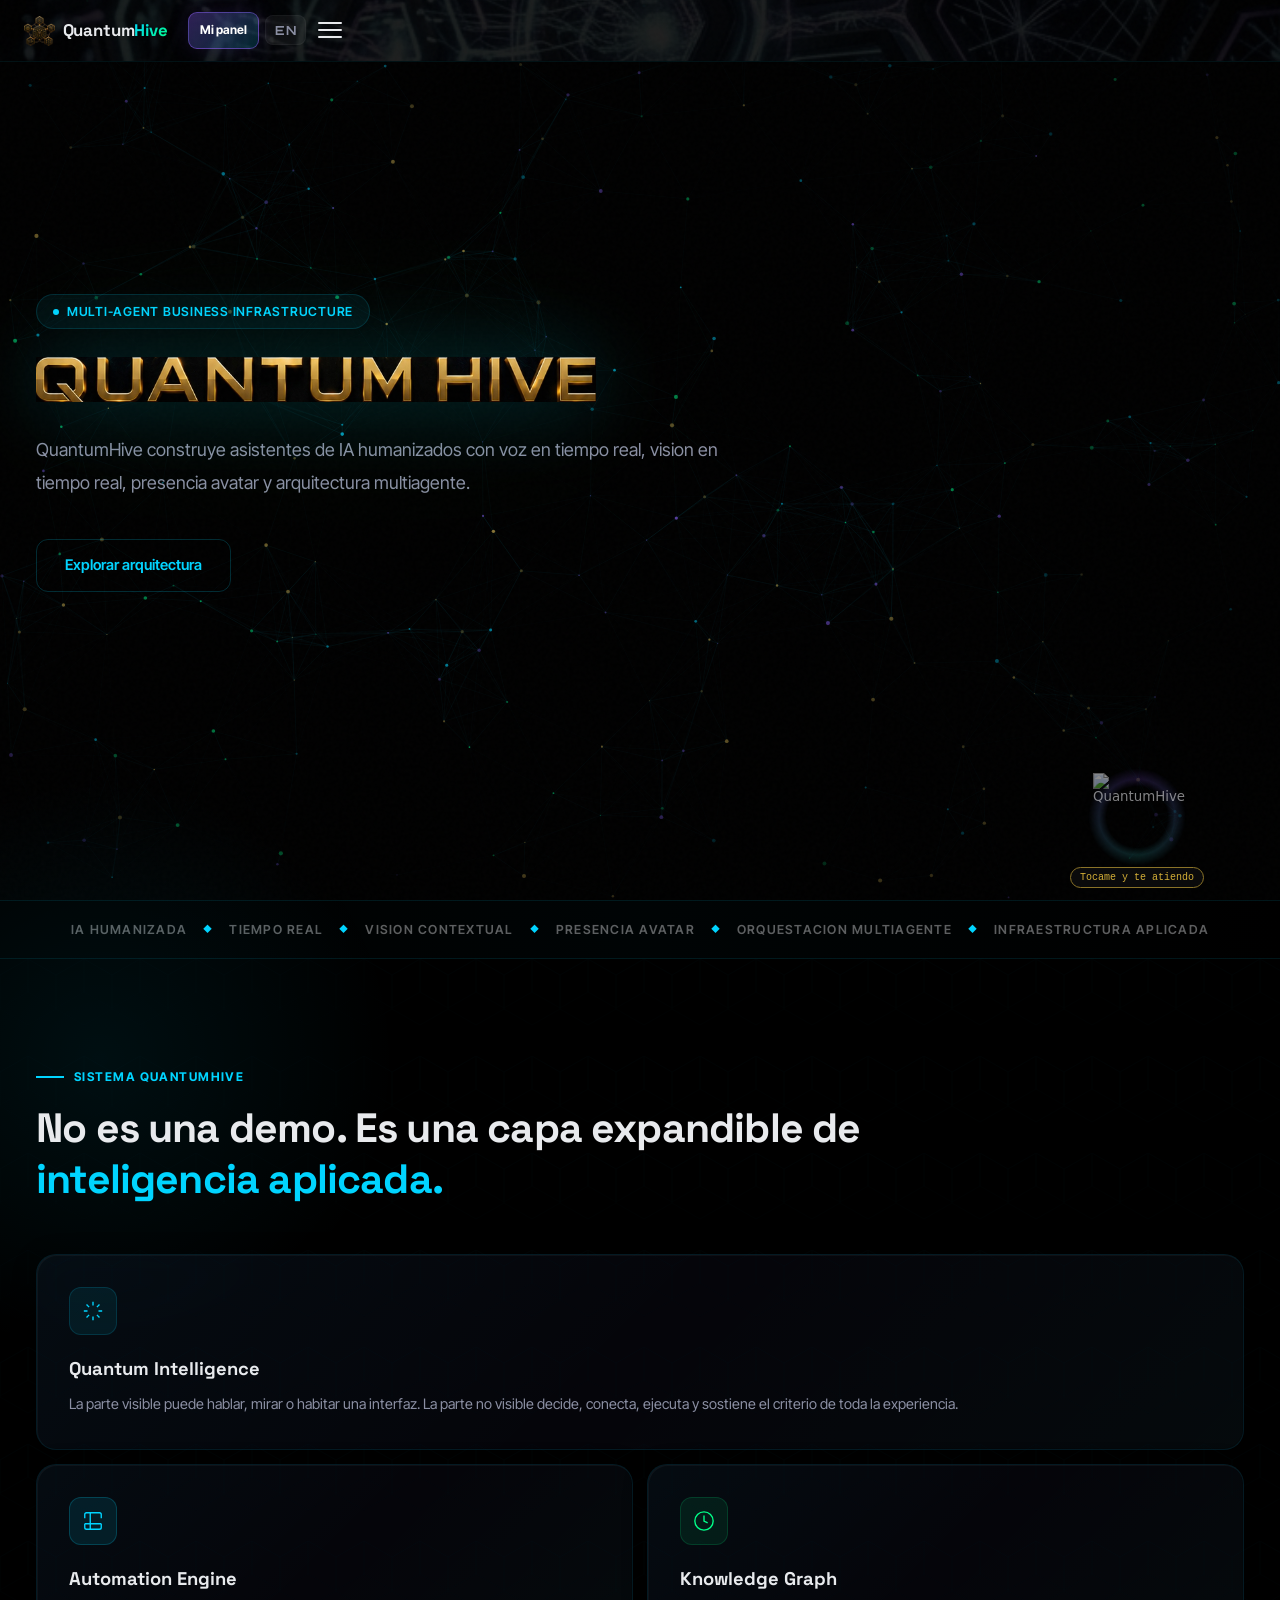
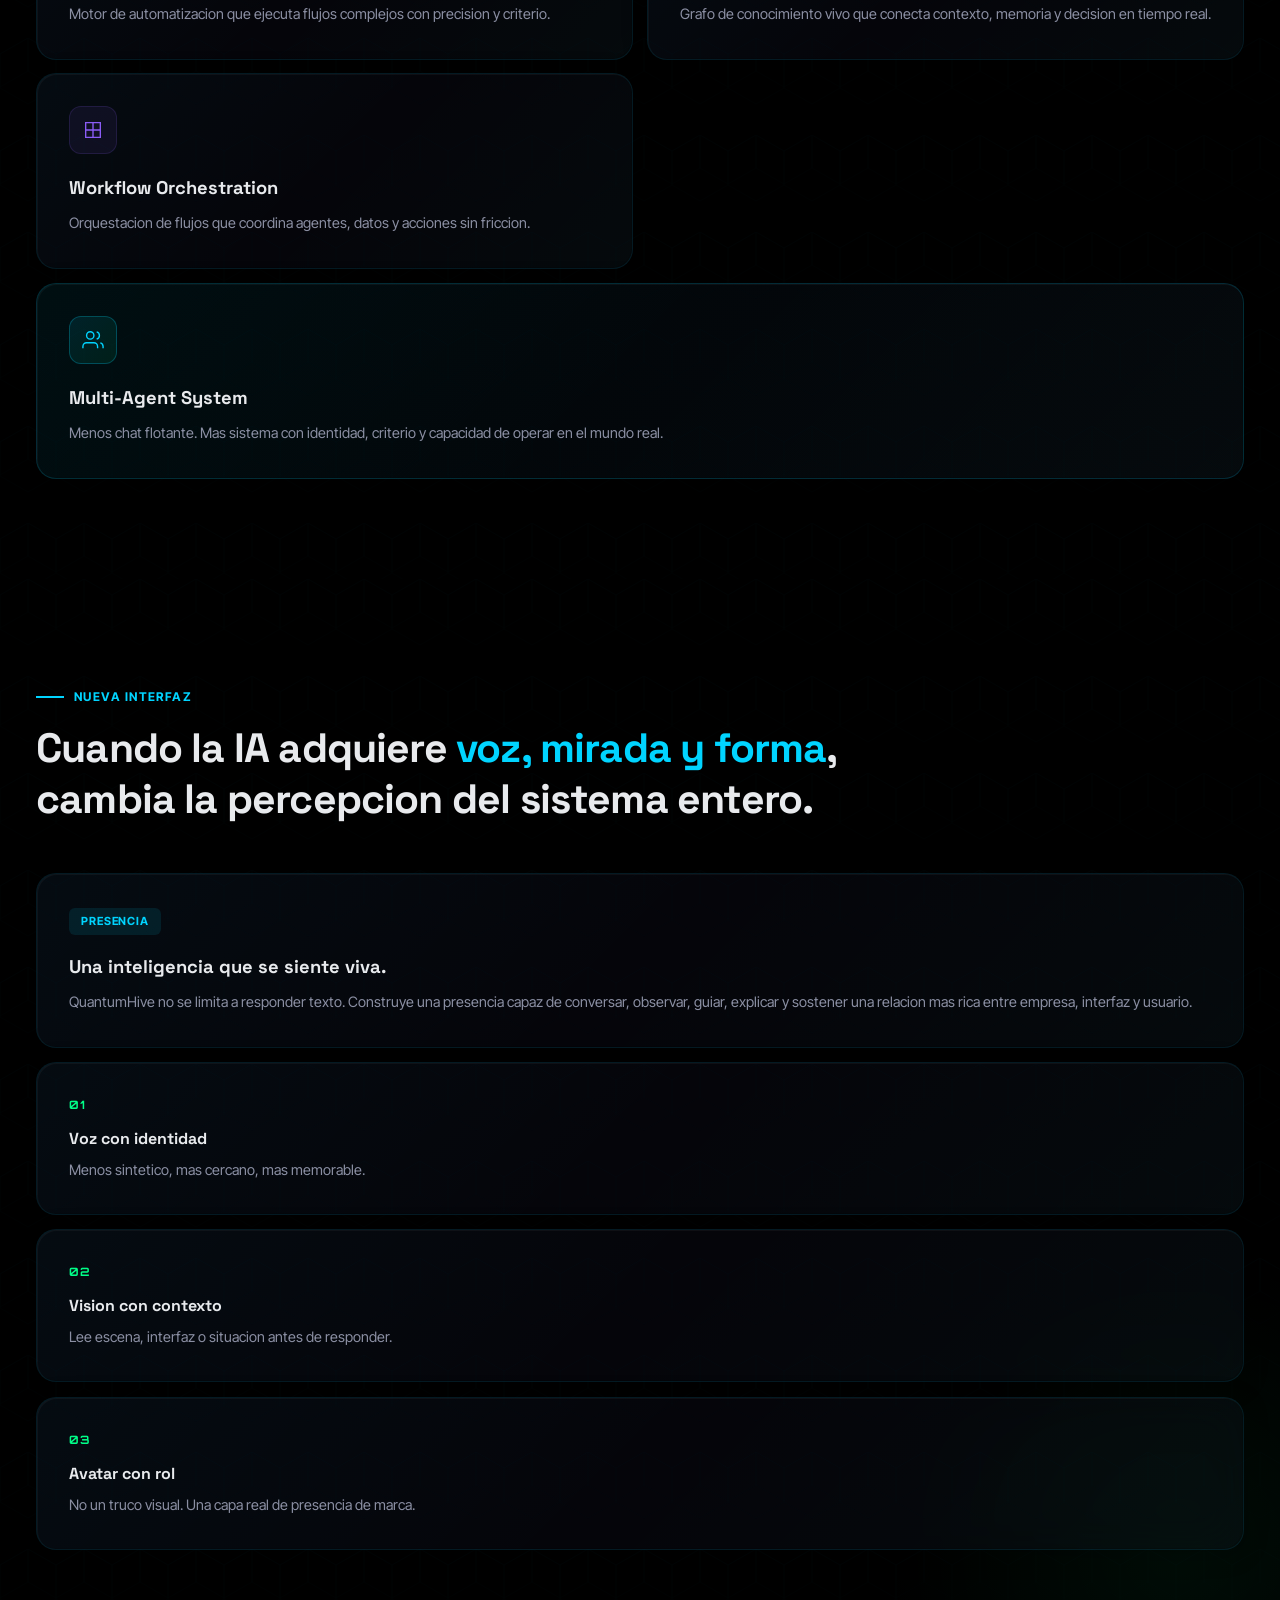
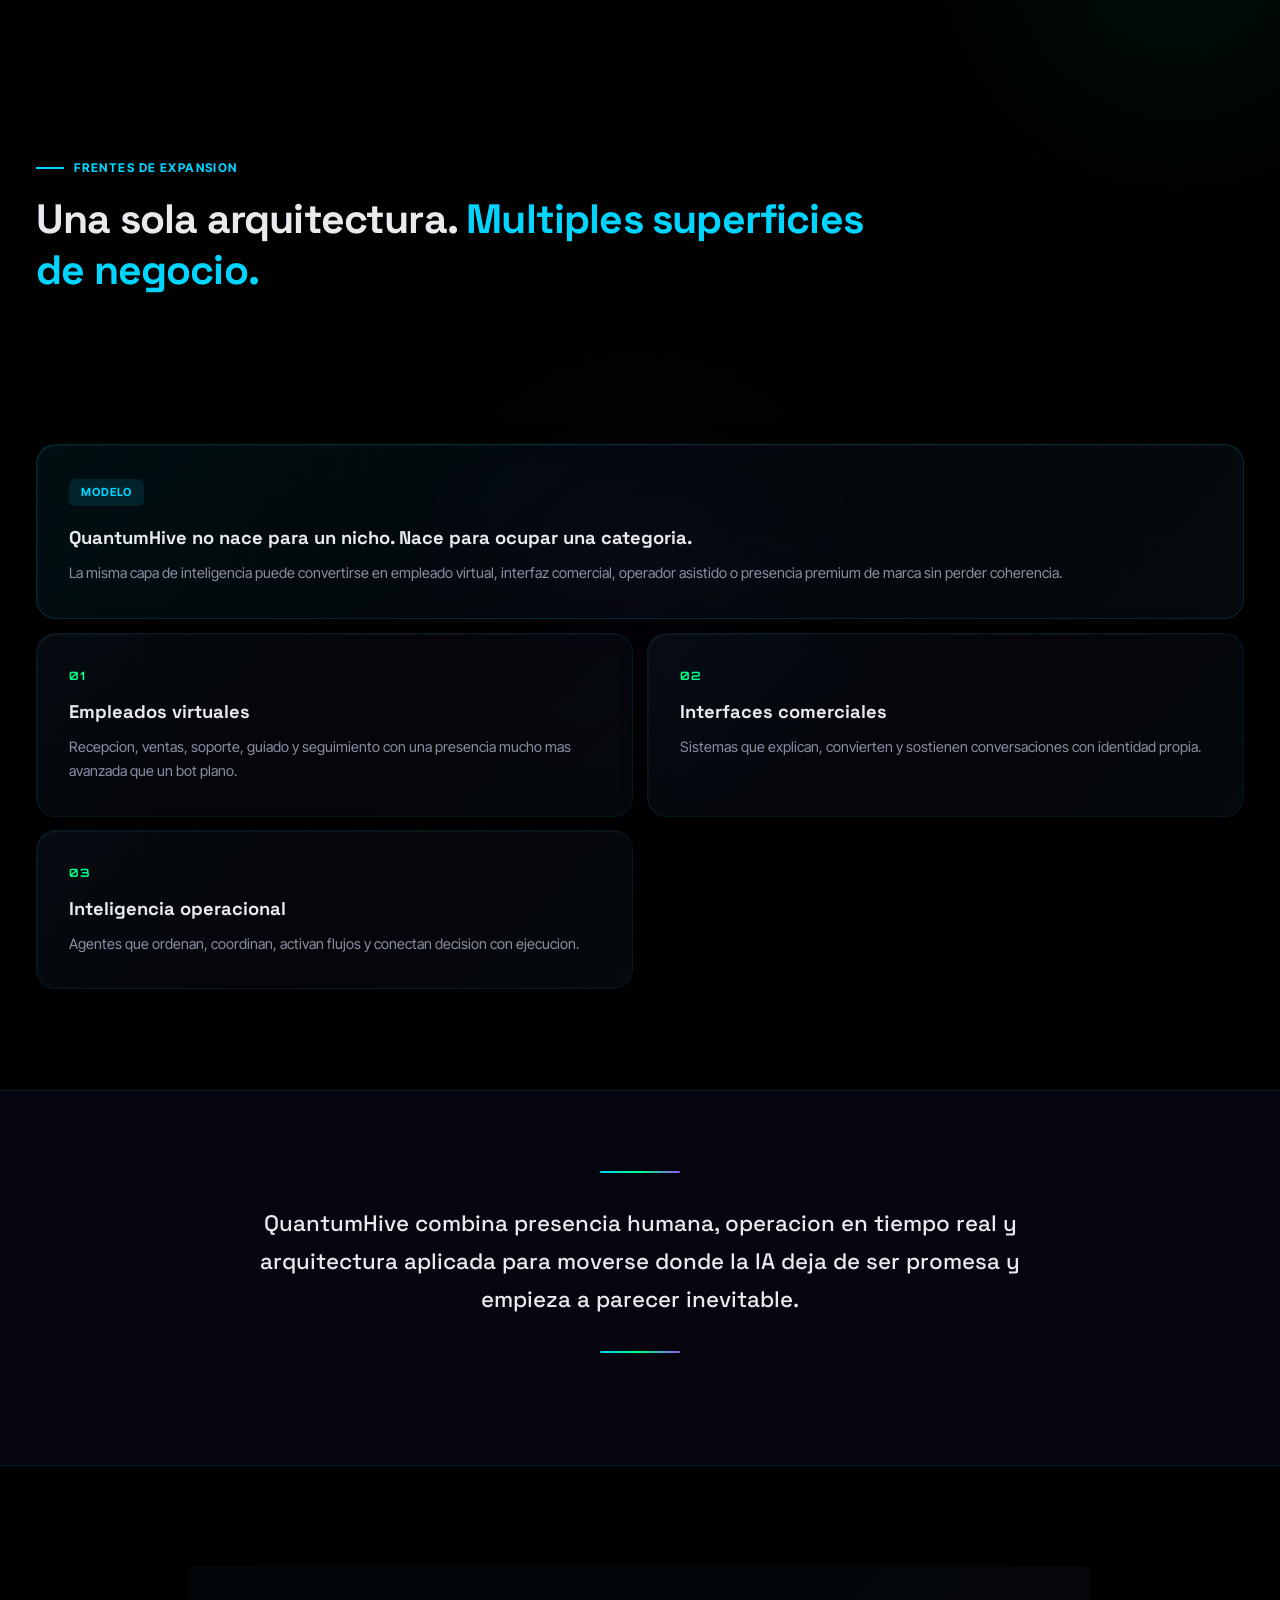
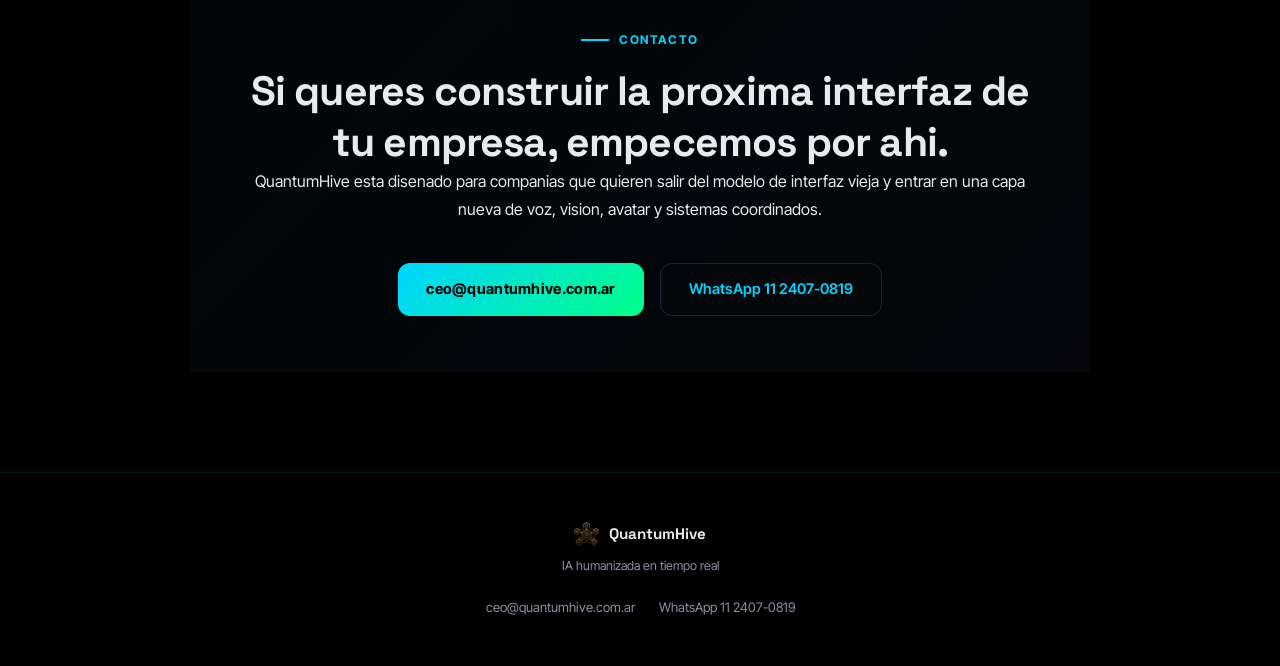
==== commit 5dce7e39: "fix(nav): apuntar enlaces de biblioteca e inteligencia a subdominios propios" ====
--- a/index.html
+++ b/index.html
@@ -32,7 +32,7 @@
         <a href="./trader-asistente/" class="nav-module" data-i18n="nav_trader">Asistente trader</a>
         <a href="./inteligencia-comercial-scrap/" class="nav-module" data-i18n="nav_scrap">Investigación comercial</a>
         <a href="./fabrica/" class="nav-module" data-i18n="nav_fabrica">Fábrica de agentes</a>
-        <a href="https://biblioteca-inteligente-854335368640.us-central1.run.app" class="nav-module" data-i18n="nav_biblioteca">Biblioteca inteligente</a>
+        <a href="https://biblioteca.quantumhive.com.ar" class="nav-module" data-i18n="nav_biblioteca">Biblioteca inteligente</a>
         <a href="#contacto" class="nav-contact" data-i18n="nav_contacto">Contacto</a>
       </nav>
       <div class="topbar-right">
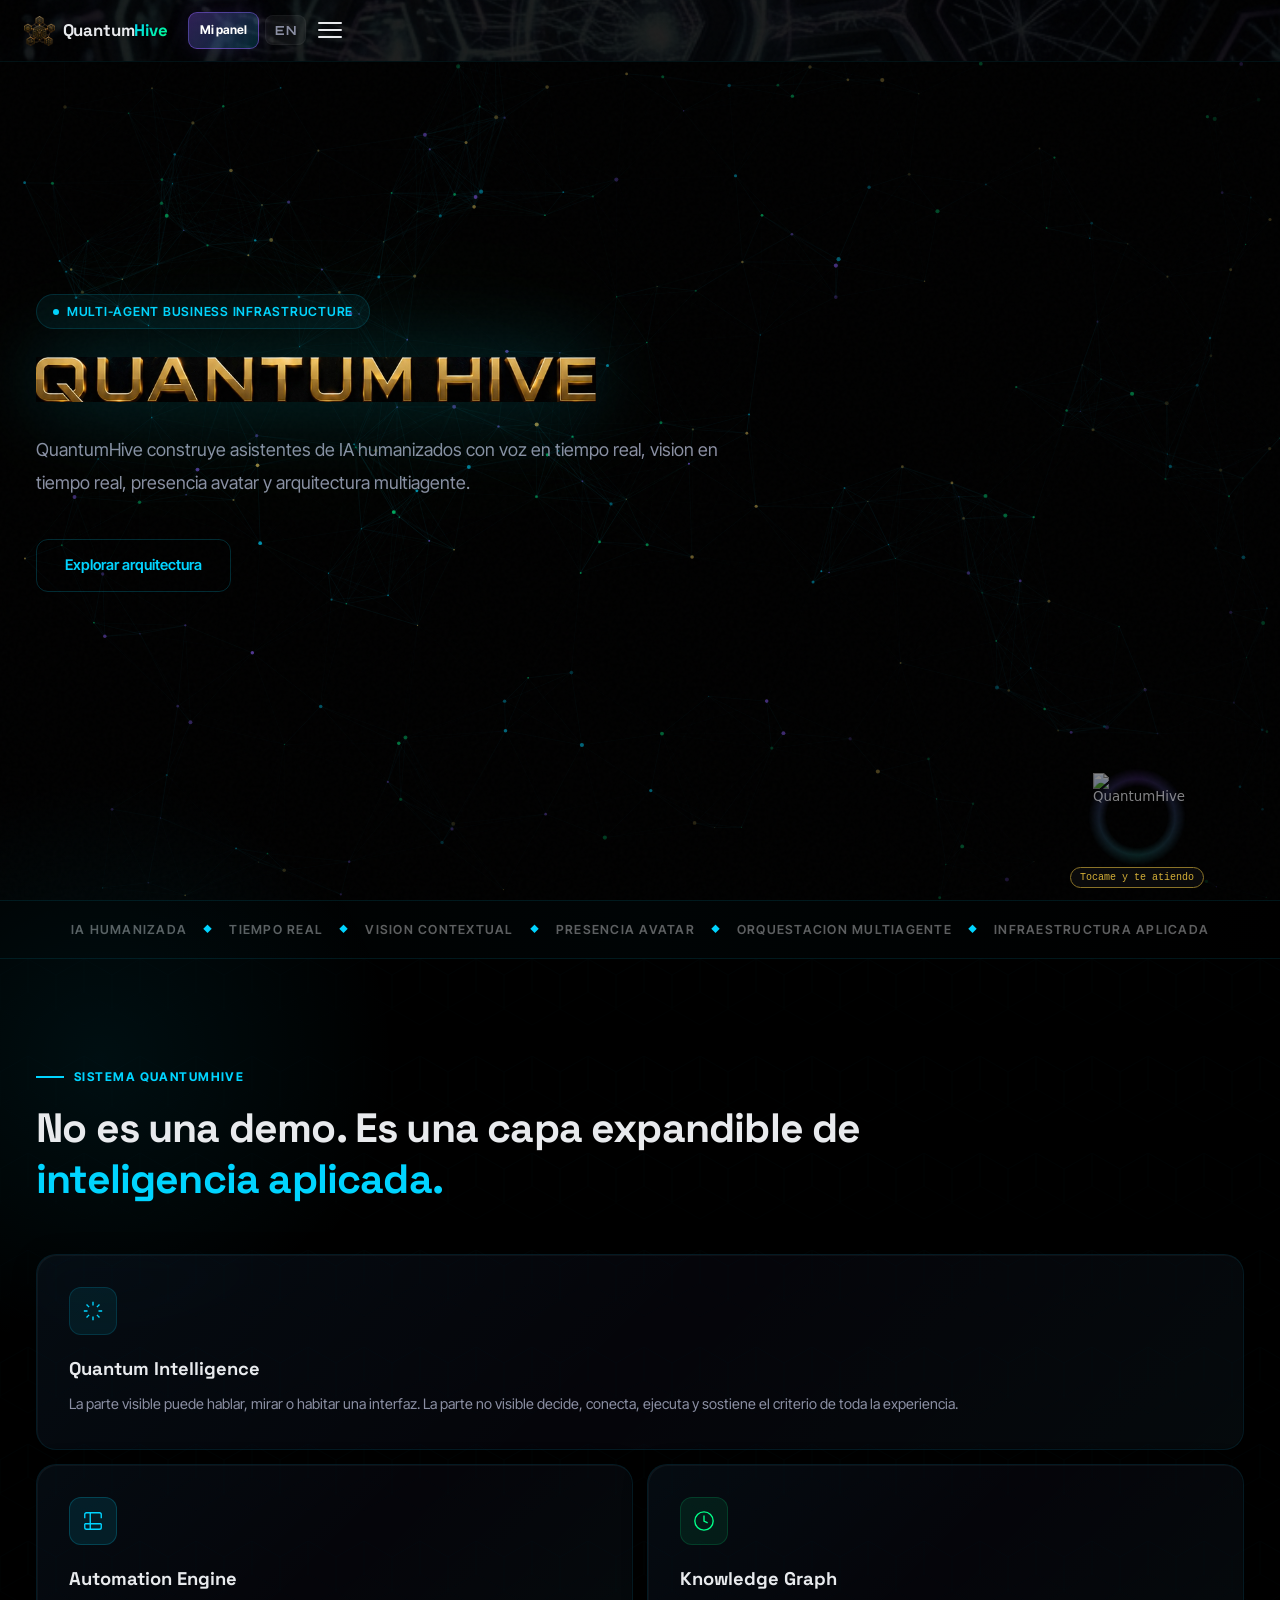
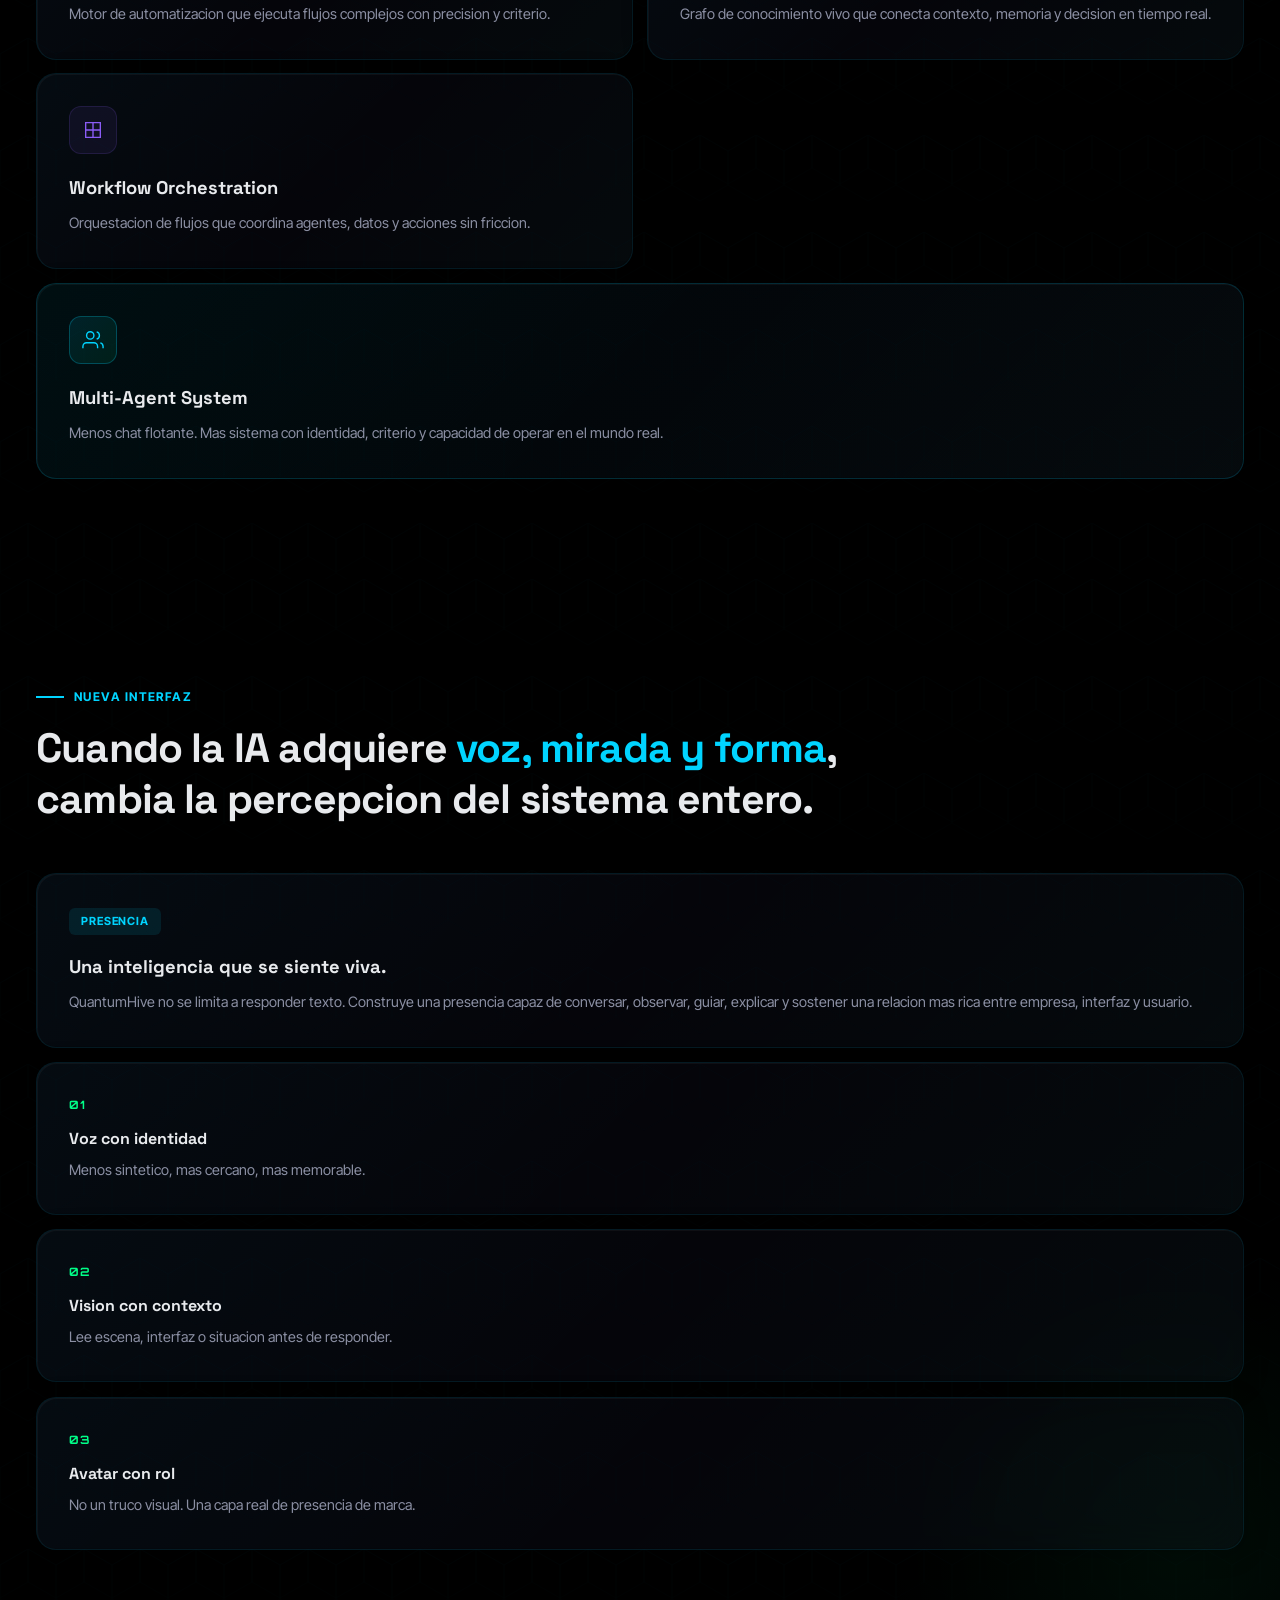
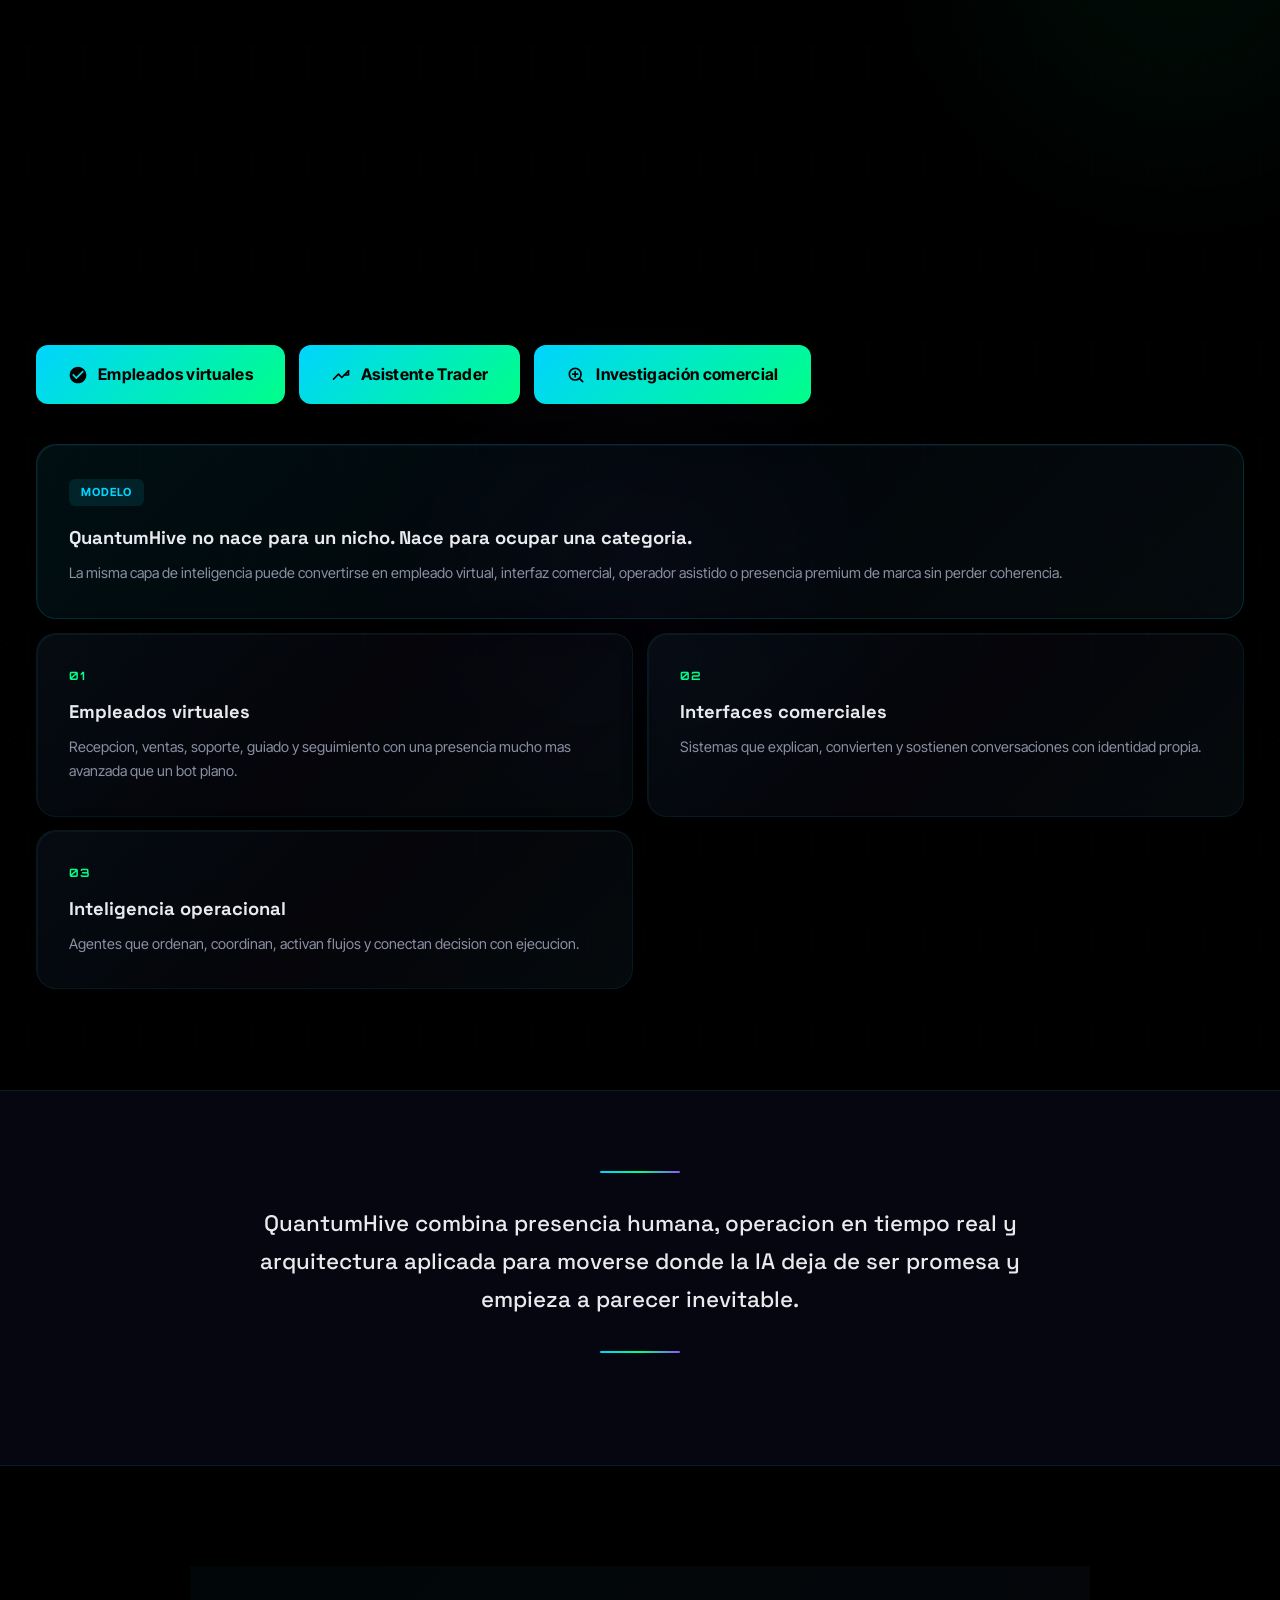
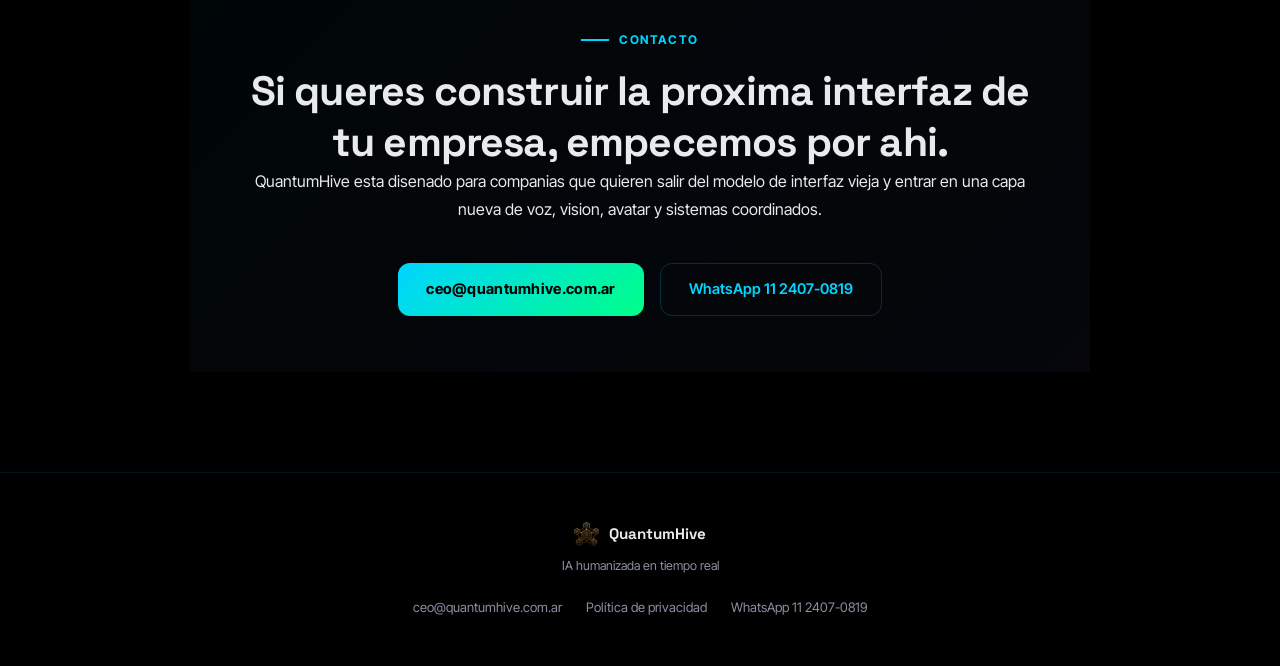
==== commit e06002e7: "Add QuantumHive privacy policy" ====
--- a/index.html
+++ b/index.html
@@ -271,6 +271,7 @@
         <div class="footer-tagline" data-i18n="footer_tagline">IA humanizada en tiempo real</div>
         <div class="footer-links">
           <a href="mailto:ceo@quantumhive.com.ar">ceo@quantumhive.com.ar</a>
+          <a href="./privacidad/">Política de privacidad</a>
           <a href="https://wa.me/5491124070819" target="_blank" rel="noopener">WhatsApp 11 2407-0819</a>
         </div>
       </footer>
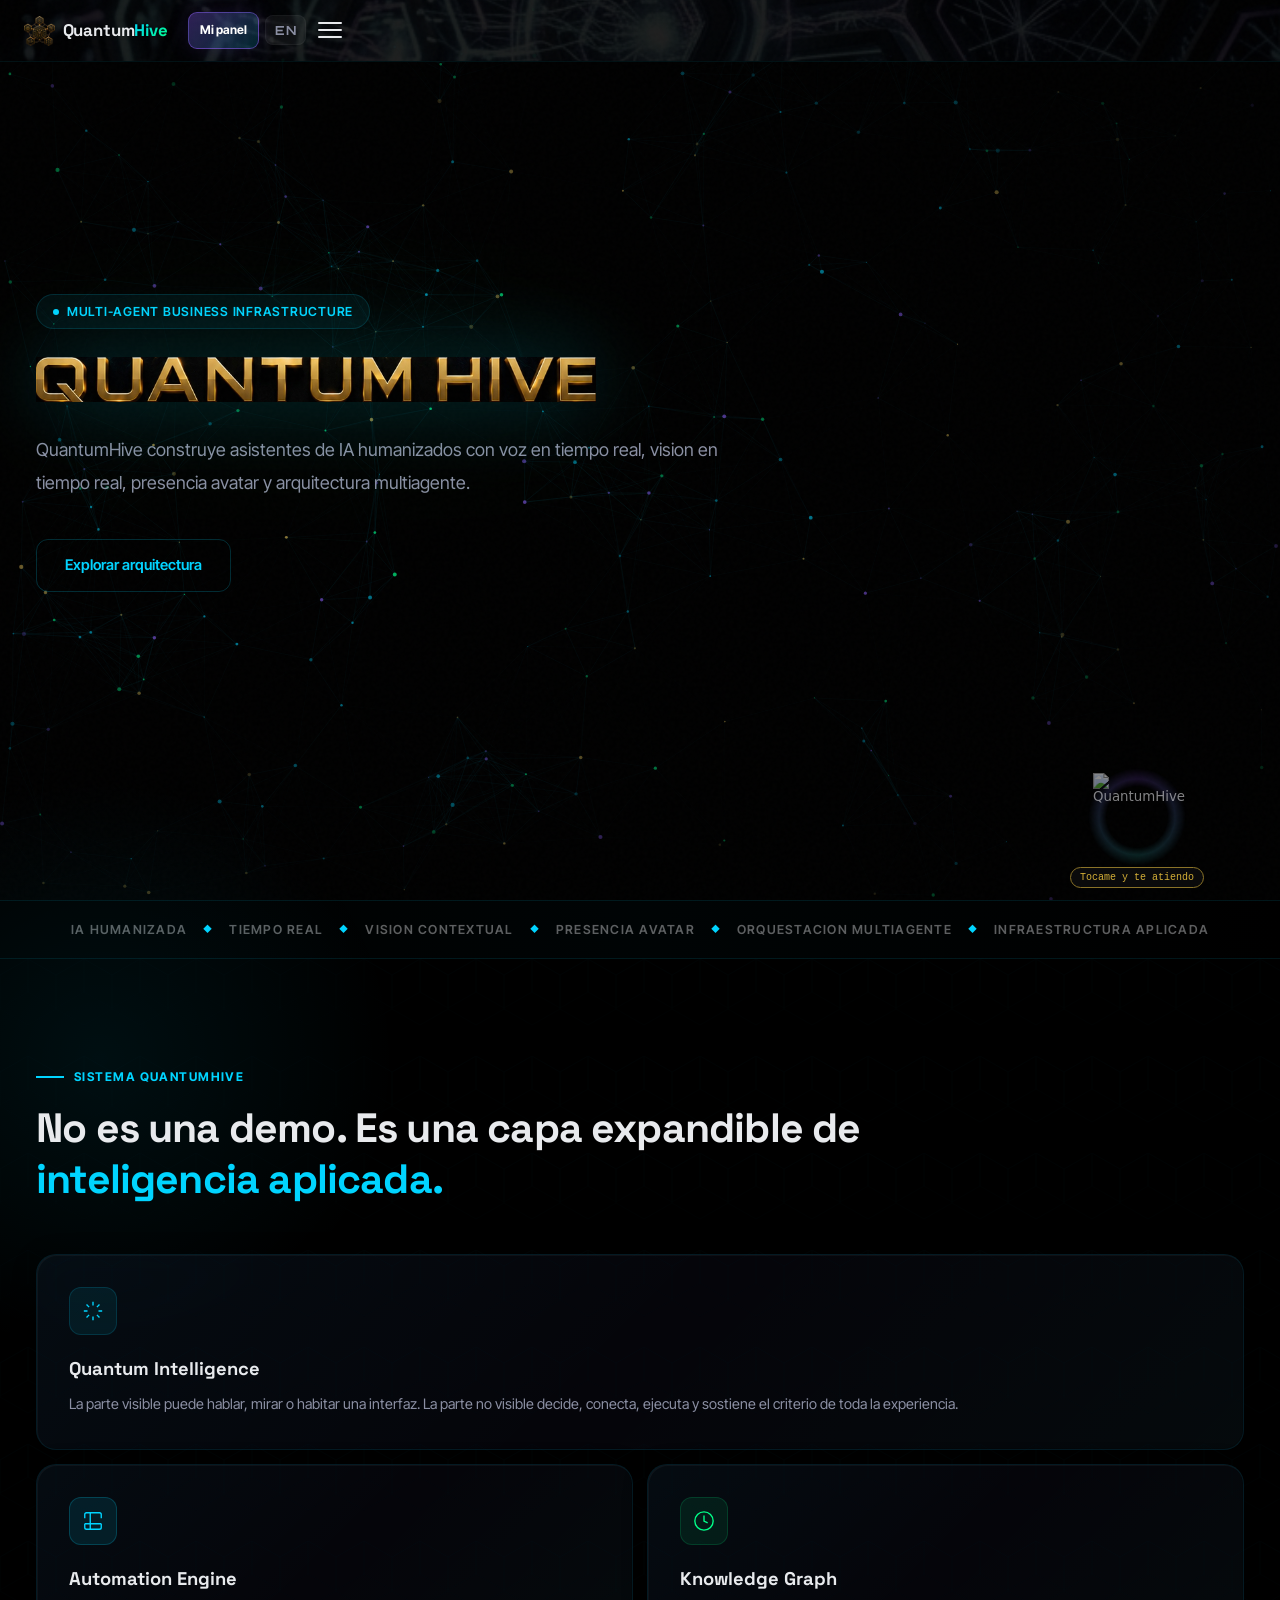
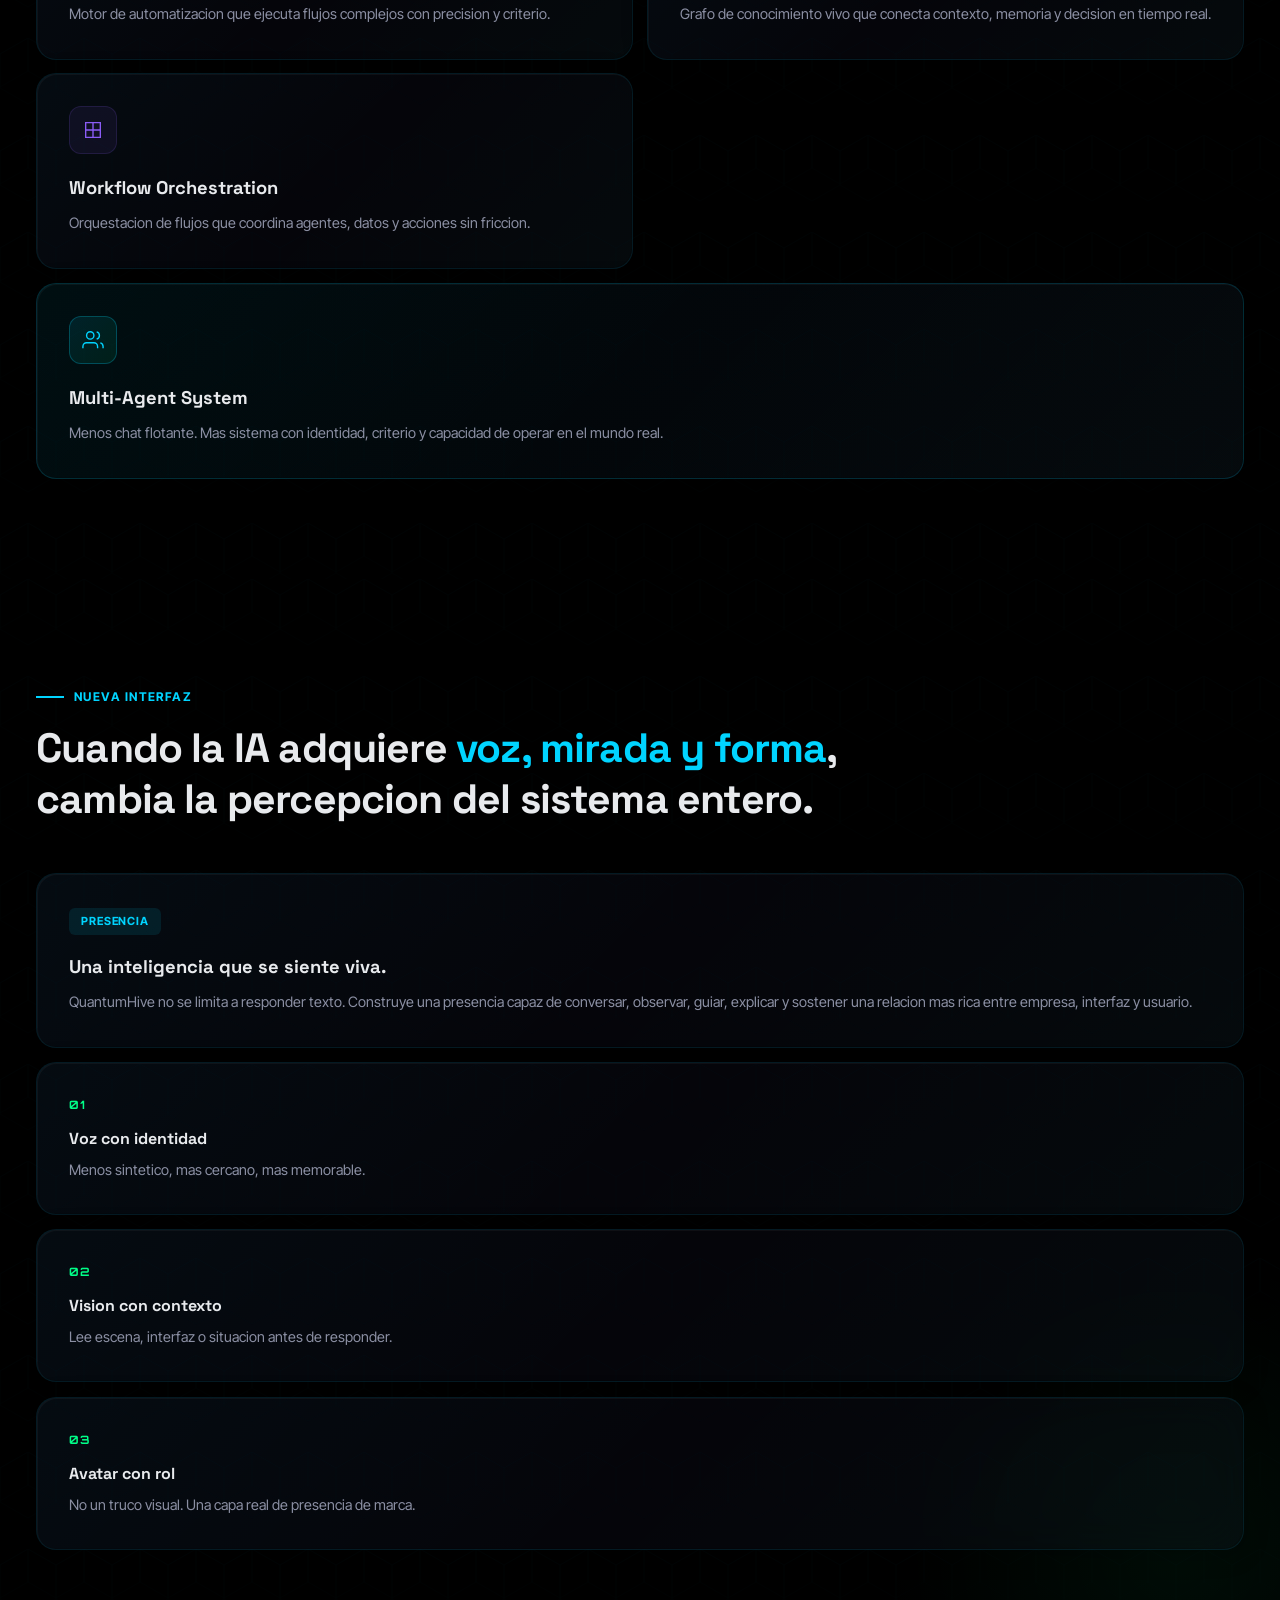
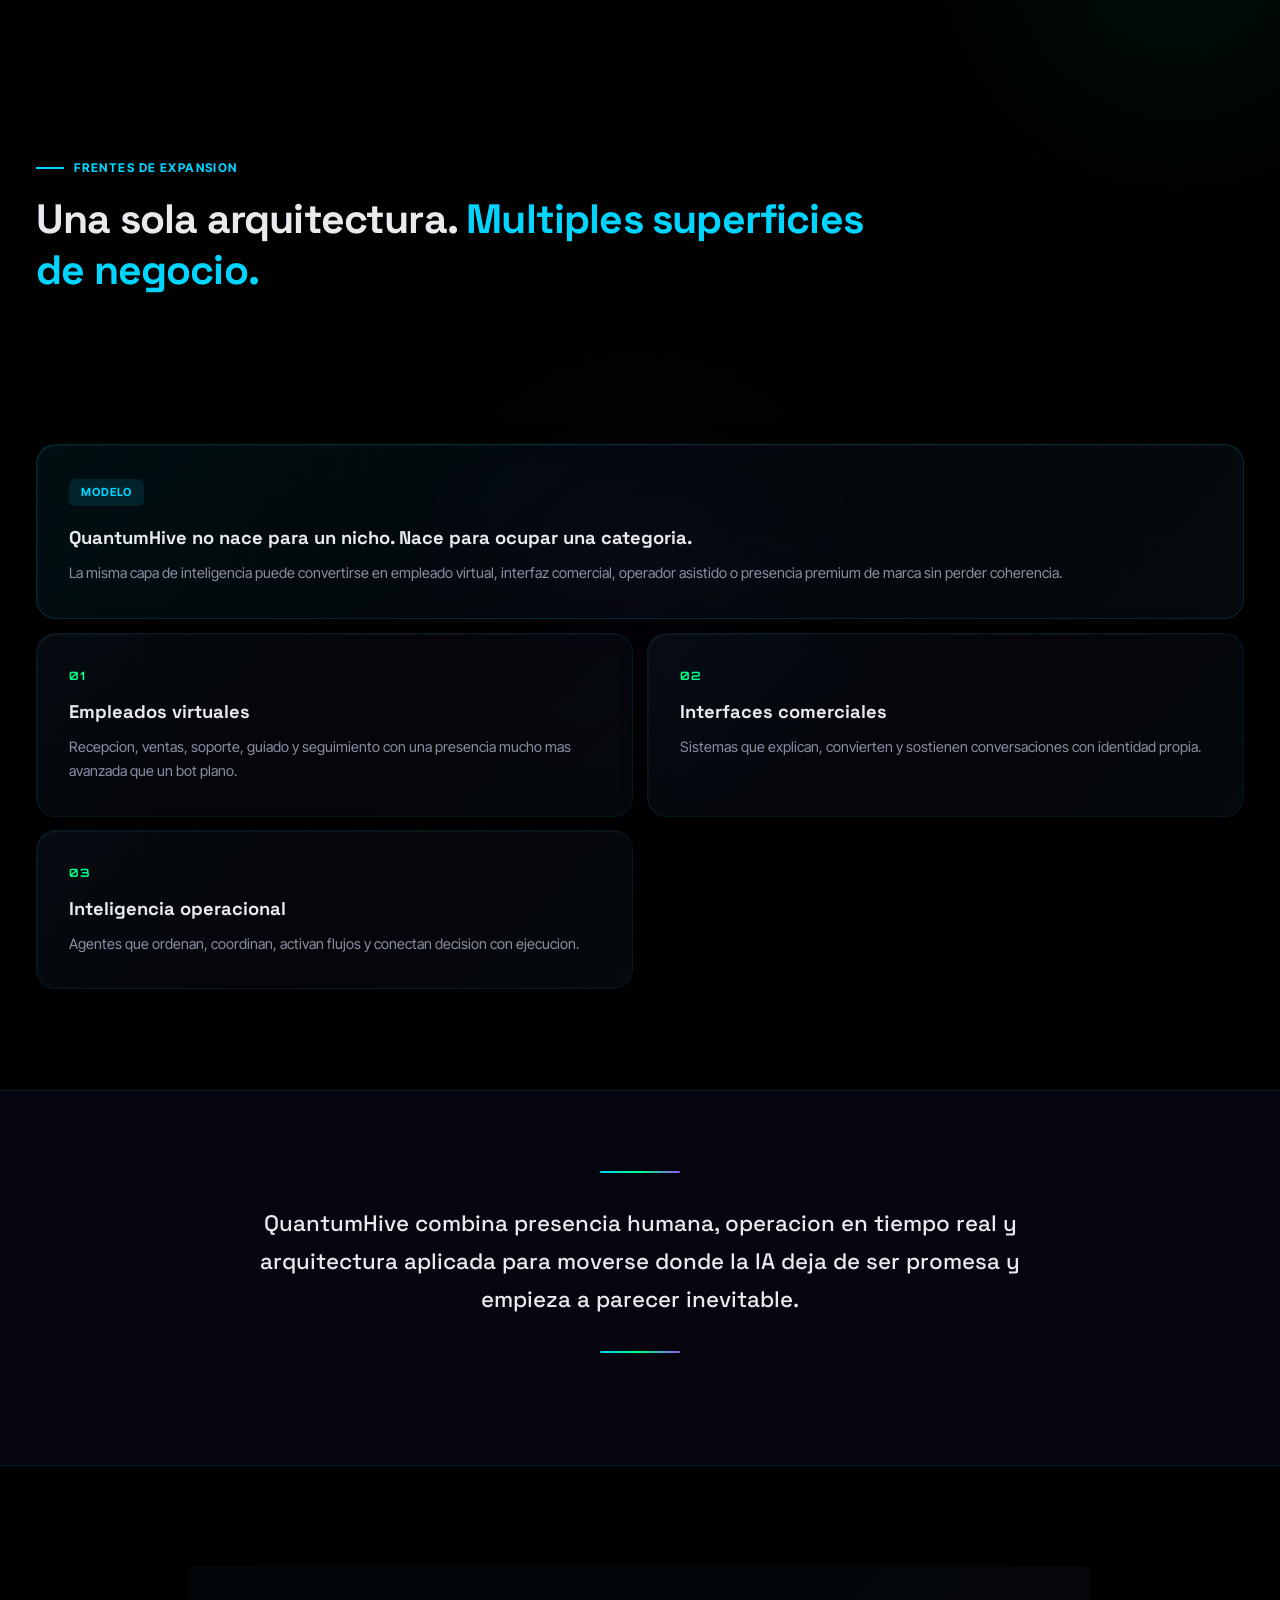
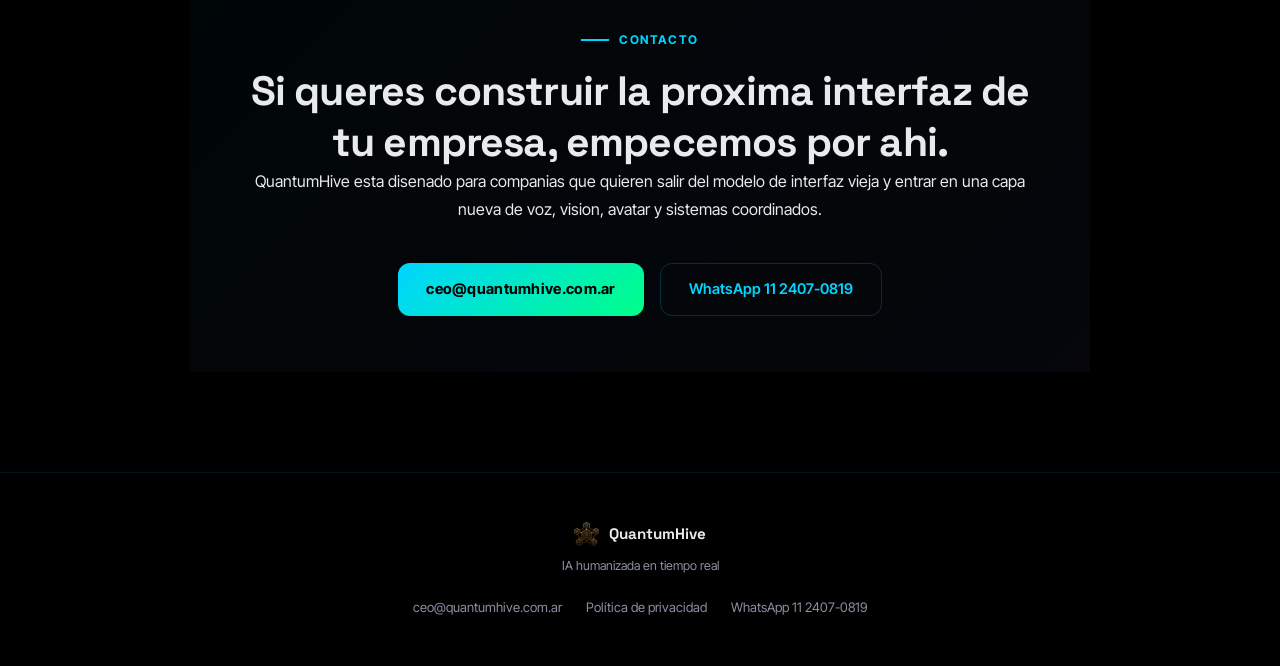
==== commit efa35d0d: "Incorporar apps embebidas de clientes y vendedores con guia" ====
--- a/index.html
+++ b/index.html
@@ -33,6 +33,8 @@
         <a href="./inteligencia-comercial-scrap/" class="nav-module" data-i18n="nav_scrap">Investigación comercial</a>
         <a href="./fabrica/" class="nav-module" data-i18n="nav_fabrica">Fábrica de agentes</a>
         <a href="https://biblioteca.quantumhive.com.ar" class="nav-module" data-i18n="nav_biblioteca">Biblioteca inteligente</a>
+        <a href="./vendedores/" class="nav-module" data-i18n="nav_vendedores">App Vendedores</a>
+        <a href="./clientes/" class="nav-module" data-i18n="nav_clientes">App Clientes</a>
         <a href="#contacto" class="nav-contact" data-i18n="nav_contacto">Contacto</a>
       </nav>
       <div class="topbar-right">
